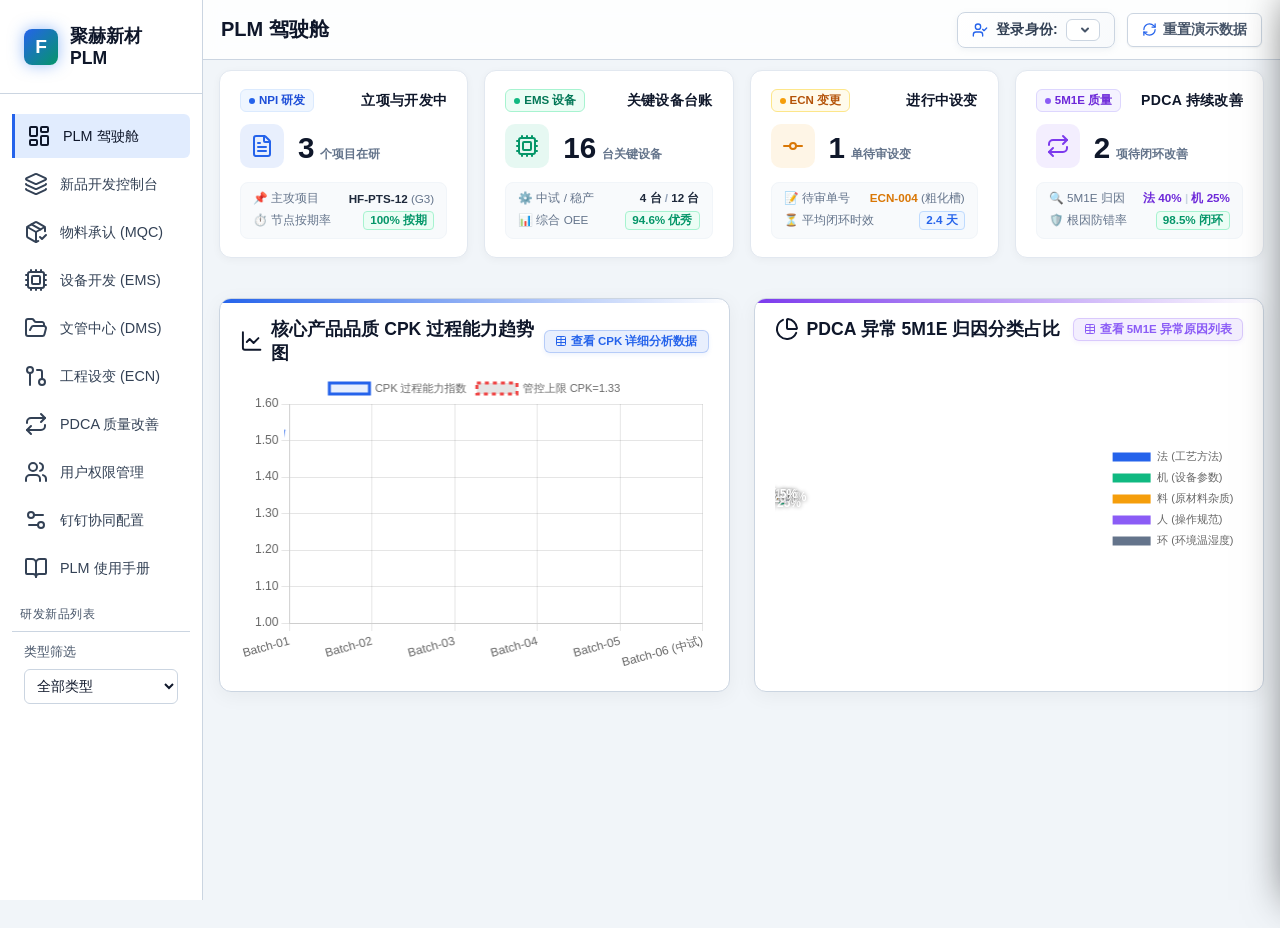
==== index.html @ 70db5913 "fix: 全面落实防空保底与联动解析重构逻辑，彻底解决所有数据不显示与联动失效问题" ====
<!DOCTYPE html>
<html lang="zh-CN">
<head>
    <meta charset="UTF-8">
    <meta name="viewport" content="width=device-width, initial-scale=1.0">
    <title>高频铜箔制造企业 PLM 生命周期管理平台</title>
    <!-- CSS Stylesheet -->
    <link rel="stylesheet" href="style.css?v=3">
    <!-- Lucide Icons (Local Vendor) -->
    <script src="vendor/lucide.min.js"></script>
    <!-- Chart.js for data visualization (Local Vendor) -->
    <script src="vendor/chart.min.js"></script>
</head>
<body>
    <div class="app-container">
        <!-- 1. Left Sidebar Navigation -->
        <aside class="sidebar">
            <div class="brand">
                <div class="brand-icon">F</div>
                <span class="brand-name">聚赫新材 PLM</span>
            </div>

    <!-- Modal: TDS Row Edit -->
    <div class="modal-overlay" id="modal-tds-row-edit">
        <div class="modal-box" style="width: 600px;">
            <div class="modal-header">
                <h3 id="tds-row-edit-title"><i data-lucide="edit-3"></i> 编辑检验项</h3>
                <button class="modal-close" onclick="closeModal('modal-tds-row-edit')">&times;</button>
            </div>
            <div class="modal-body">
                <input type="hidden" id="tds-row-edit-idx">
                <div class="form-row">
                    <div class="form-group" style="flex: 0 0 80px;">
                        <label>项次</label>
                        <input type="number" id="tds-row-edit-item-no" class="form-control" placeholder="1">
                    </div>
                    <div class="form-group">
                        <label>中文检验项目名称 </label>
                        <input type="text" id="tds-row-edit-name-zh" class="form-control" placeholder="例：铜箔厚度(Avg.)">
                    </div>
                </div>
                <div class="form-group">
                    <label>检验项目副名/英文名</label>
                    <input type="text" id="tds-row-edit-name-en" class="form-control" placeholder="例：平均厚度 或 Thickness">
                </div>
                <div class="form-row">
                    <div class="form-group" style="flex: 0 0 100px;">
                        <label>单位 (Unit)</label>
                        <input type="text" id="tds-row-edit-unit" class="form-control" placeholder="um / % / -">
                    </div>
                    <div class="form-group">
                        <label>规格值 (Spec.) </label>
                        <input type="text" id="tds-row-edit-spec" class="form-control" placeholder="例：12±2、≥99.5、<0.2">
                    </div>
                </div>
                <div class="form-group">
                    <label>检测标准 (Test Standard)</label>
                    <input type="text" id="tds-row-edit-standard" class="form-control" placeholder="例：IPC-TM-650 2.4.18、Keyence VK3000">
                </div>
                <div class="form-group">
                    <label>分组标签 (Group，可选)</label>
                    <input type="text" id="tds-row-edit-group" class="form-control" placeholder="例：Matte side / Shiny side（留空表示无分组）">
                </div>
            </div>
            <div class="modal-footer">
                <button class="btn-secondary" onclick="closeModal('modal-tds-row-edit')">取消</button>
                <button class="btn-primary" onclick="saveTdsRowEdit()"><i data-lucide="save" style="width:14px;height:14px;"></i> 保存</button>
            </div>
        </div>
    </div>

    <!-- Modal: TDS Publish New Version -->
    <div class="modal-overlay" id="modal-tds-publish">
        <div class="modal-box" style="width: 480px;">
            <div class="modal-header">
                <h3><i data-lucide="git-merge"></i> 发布 TDS 新版本</h3>
                <button class="modal-close" onclick="closeModal('modal-tds-publish')">&times;</button>
            </div>
            <div class="modal-body">
                <div style="padding: 12px; background: rgba(99,102,241,0.08); border-radius: 8px; margin-bottom: 16px; font-size: 0.82rem; color: var(--text-secondary);">
                    <i data-lucide="info" style="width:13px;height:13px;vertical-align:middle;"></i>
                    发布后当前版本将归档为历史版本，自动升级版本号（如 T1.0 → T1.1）。历史版本仍可查看但不可修改。
                </div>
                <div class="form-group">
                    <label>版本变更说明 </label>
                    <textarea id="tds-publish-notes" class="form-control" rows="4" placeholder="请描述本次 TDS 版本的主要变更内容，例如：新增粗糙度 Sdr 检验项，调整抗张强度规格值至 >280MPa..."></textarea>
                </div>
                <div class="form-group">
                    <label>发布人</label>
                    <input type="text" id="tds-publish-updater" class="form-control" placeholder="例：工艺工程师 王晓明" value="工艺工程师">
                </div>
            </div>
            <div class="modal-footer">
                <button class="btn-secondary" onclick="closeModal('modal-tds-publish')">取消</button>
                <button class="btn-primary" onclick="publishTdsVersion()"><i data-lucide="upload-cloud" style="width:14px;height:14px;"></i> 确认发布新版本</button>
            </div>
        </div>
    </div>
            
            <div class="sidebar-menu">
                <div class="menu-item active" data-target="dashboard-panel">
                    <i data-lucide="layout-dashboard"></i> PLM 驾驶舱
                </div>
                <div class="menu-item" data-target="plm-panel" id="sidebar-plm-menu">
                    <i data-lucide="layers"></i> 新品开发控制台
                </div>
                <div class="menu-item" data-target="mqc-panel" id="sidebar-mqc-menu">
                    <i data-lucide="package-check"></i> 物料承认 (MQC)
                </div>
                 <div class="menu-item" data-target="ems-panel" id="sidebar-ems-menu">
                    <i data-lucide="cpu"></i> 设备开发 (EMS)
                </div>
                <div class="menu-item" data-target="dms-panel" id="sidebar-dms-menu">
                    <i data-lucide="folder-open"></i> 文管中心 (DMS)
                </div>
                <div class="menu-item" data-target="ecn-panel">
                    <i data-lucide="git-pull-request"></i> 工程设变 (ECN)
                </div>
                <div class="menu-item" data-target="pdca-panel" id="sidebar-pdca-menu">
                    <i data-lucide="repeat"></i> PDCA 质量改善
                </div>

                <div class="menu-item" data-target="users-panel" id="sidebar-users-menu">
                    <i data-lucide="users"></i> 用户权限管理
                </div>
                <div class="menu-item" data-target="dingtalk-panel">
                    <i data-lucide="settings-2"></i> 钉钉协同配置
                </div>
                <div class="menu-item" data-target="manual-panel" id="sidebar-manual-menu">
                    <i data-lucide="book-open"></i> PLM 使用手册
                </div>
                
                <!-- 侧边栏产品类别已全面移至页首下拉框 -->
                
                <!-- 用专门的面板包裹以方便 JS 统一控制隐藏 -->
                <div id="sidebar-products-quick-panel">
                    <div class="menu-section">研发新品列表</div>
                    <!-- Filter category -->
                    <div class="filter-wrap">
                        <div class="filter-title">类型筛选</div>
                        <select class="filter-select" id="sidebar-category-filter">
                            <option value="">全部类型</option>
                            <option value="PTS2 AI 铜箔">PTS2 AI 铜箔</option>
                            <option value="HIS 载体铜箔">HIS 载体铜箔</option>
                            <option value="DBJ 双晶铜箔">DBJ 双晶铜箔</option>
                        </select>
                    </div>
                    <!-- Dynamic project list -->
                    <div class="sidebar-product-list" id="sidebar-products-list">
                        <!-- Injected via JavaScript -->
                    </div>
                </div>
            </div>
        </aside>

        <!-- 2. Main Workspace -->
        <main class="main-content">
            <!-- 使用手册模块详细说明 Modal 弹窗 -->
    <div class="modal-overlay" id="modal-manual-detail" style="display: none; align-items: center; justify-content: center; z-index: 9999; background: rgba(15,23,42,0.75); backdrop-filter: blur(5px);">
        <div class="modal-content" style="background: #ffffff; max-width: 760px; width: 92%; max-height: 88vh; overflow-y: auto; border-radius: 12px; padding: 0; box-shadow: 0 25px 50px -12px rgba(0,0,0,0.5); border: 1px solid #94a3b8;">
            <div class="modal-header" style="background: linear-gradient(135deg, #1e3a8a 0%, #2563eb 100%); color: #ffffff; border-radius: 12px 12px 0 0; padding: 18px 24px; display: flex; justify-content: space-between; align-items: center;">
                <h3 id="manual-detail-title" style="margin: 0; font-size: 1.15rem; font-weight: 700; display: flex; align-items: center; gap: 10px; color: #ffffff;"><i data-lucide="book-open" style="width:22px; height:22px;"></i> 模块详细操作手册与 SOP 标准</h3>
                <button class="modal-close" onclick="closeManualDetailModal()" style="color: #ffffff; font-size: 1.8rem; background: none; border: none; cursor: pointer; opacity: 0.9; line-height: 1;">&times;</button>
            </div>
            <div class="modal-body" id="manual-detail-body" style="background: #ffffff; padding: 24px; font-size: 0.88rem; line-height: 1.7; color: #0f172a;">
                <!-- 由 app.js 动态渲染 -->
            </div>
            <div class="modal-footer" style="padding: 14px 24px; background: #f8fafc; border-top: 1px solid #cbd5e1; display: flex; justify-content: space-between; align-items: center; border-radius: 0 0 12px 12px;">
                <button class="btn-primary" id="manual-detail-jump-btn" onclick="jumpFromManual()" style="background: #2563eb; color: #ffffff; border: none; font-weight: 700; padding: 10px 20px; border-radius: 6px; cursor: pointer; display: inline-flex; align-items: center; gap: 8px; font-size: 0.85rem; box-shadow: 0 2px 4px rgba(37,99,235,0.2);">
                    <i data-lucide="external-link" style="width: 16px; height: 16px;"></i> 🚀 立即前往该功能模块操作
                </button>
                <button class="btn-secondary" onclick="closeManualDetailModal()" style="padding: 10px 20px; background: #e2e8f0; color: #1e293b; border: 1px solid #cbd5e1; font-weight: 700; border-radius: 6px; cursor: pointer;">关闭窗口</button>
            </div>
        </div>
    </div>

    <!-- Edit/Add Modal -->
            <header class="top-header">
                <div class="header-title">
                    <h2 id="header-panel-title">PLM 驾驶舱</h2>
                </div>
                <div class="header-actions" style="display: flex; align-items: center; gap: 12px;">
                    <div style="display: flex; align-items: center; gap: 8px; background: linear-gradient(135deg, #ffffff 0%, #f8fafc 100%); padding: 6px 14px; border-radius: 8px; border: 1.5px solid #cbd5e1; box-shadow: 0 2px 6px rgba(148, 163, 184, 0.12);">
                        <i data-lucide="user-check" style="width: 16px; height: 16px; color: #2563eb;"></i>
                        <span style="font-size: 0.88rem; color: #334155; font-weight: 700; white-space: nowrap; letter-spacing: 0.2px;">登录身份:</span>
                        <select id="user-role-select" onchange="onUserRoleChange(this)" style="font-size: 0.9rem; font-weight: 700; color: #0f172a; background: #ffffff; border: 1.5px solid #94a3b8; border-radius: 6px; padding: 4px 10px; cursor: pointer; outline: none; transition: all 0.2s ease;">
                            <!-- 动态加载数据库用户 -->
                        </select>
                    </div>
                    <!-- 顶部产品切换高亮凸显标签框 -->
                    <div class="header-product-badge-box" style="display: none; align-items: center; gap: 8px; background: linear-gradient(135deg, rgba(37,99,235,0.08) 0%, rgba(99,102,241,0.12) 100%); padding: 5px 14px; border-radius: 8px; border: 1.5px solid rgba(37, 99, 235, 0.45); box-shadow: 0 4px 12px rgba(37, 99, 235, 0.15); transition: all 0.25s ease;">
                        <i data-lucide="layers" style="width: 17px; height: 17px; color: #2563eb; filter: drop-shadow(0 0 4px rgba(37,99,235,0.4));"></i>
                        <span style="font-size: 0.9rem; color: #1e3a8a; white-space: nowrap; font-weight: 800; letter-spacing: 0.3px;">产品:</span>
                        <select id="header-category-select" onchange="onHeaderCategoryChange(this)" style="font-size: 0.92rem; font-weight: 800; color: #1e40af; background: #ffffff; border: 1.5px solid #3b82f6; border-radius: 6px; padding: 4px 10px; cursor: pointer; outline: none; box-shadow: 0 2px 6px rgba(37,99,235,0.15); transition: all 0.2s ease;">
                            <option value="1" selected>PTS2 AI 铜箔</option>
                            <option value="2">HIS 载体铜箔</option>
                            <option value="3">DBJ 双晶铜箔</option>
                        </select>
                    </div>
                    <button class="btn-secondary" id="btn-reset-demo" onclick="resetDemoDatabase()" style="background: #ffffff; border: 1.5px solid #cbd5e1; color: #475569; font-weight: 700; font-size: 0.85rem; padding: 6px 14px; height: 34px; border-radius: 6px; cursor: pointer; display: inline-flex; align-items: center; gap: 6px; box-shadow: 0 1px 2px rgba(0,0,0,0.05); box-sizing: border-box;" title="用户测试试填数据后，随时可一键重置恢复为干净演示数据">
                        <i data-lucide="refresh-cw" style="width: 15px; height: 15px; color: #2563eb;"></i> 重置演示数据
                    </button>
                    <button class="btn-primary" id="btn-new-project" style="display: none; background: #2563eb; color: #ffffff; border: 1.5px solid #2563eb; font-weight: 700; font-size: 0.85rem; padding: 6px 14px; height: 34px; border-radius: 6px; cursor: pointer; align-items: center; gap: 6px; box-shadow: 0 2px 5px rgba(37,99,235,0.25); box-sizing: border-box; transition: all 0.2s ease;">
                        <i data-lucide="plus-circle" style="width: 15px; height: 15px;"></i> 新品开发立项
                    </button>
                </div>
            </header>



            <!-- 厚度规格二级页签栏 -->
            <div class="thickness-tabs-bar" id="thickness-tabs-bar" style="display: none !important;">
                <!-- 由 JS 动态渲染厚度子 Tab -->
            </div>

            <!-- Content Body Area -->
            <div class="content-body">
                <div class="panels-container">

                    <!-- ================= PANEL 0: USER MANUAL (使用手册) ================= -->
                    <div class="tab-panel" id="manual-panel">
                        <!-- Header Banner -->
                        <div style="background: linear-gradient(135deg, #1e3a8a 0%, #2563eb 100%); border-radius: 10px; padding: 20px 24px; color: #fff; box-shadow: 0 4px 12px rgba(37,99,235,0.15); margin-bottom: 20px;">
                            <div style="display: flex; justify-content: space-between; align-items: center;">
                                <div>
                                    <h2 style="margin: 0 0 6px 0; font-size: 1.35rem; display: flex; align-items: center; gap: 10px;"><i data-lucide="book-open" style="width:24px; height:24px;"></i> 聚赫新材 PLM 系统使用手册与图文操作指南</h2>
                                    <p style="margin: 0; font-size: 0.82rem; color: #bfdbfe;">版本: V2.8 Professional | 涵盖 NPI 门径规程、DMS 阶段受控输出、EMS 协同、ECN 设变、PDCA 8D 报告及防错审计履历</p>
                                </div>
                                <div>
                                    <a href="javascript:void(0)" onclick="window.print()" class="btn-primary" style="background: #fff; color: #1d4ed8; border: none; font-weight: 700; display: inline-flex; align-items: center; gap: 6px; padding: 8px 16px; font-size: 0.82rem;"><i data-lucide="printer" style="width: 16px; height: 16px;"></i> 打印使用手册</a>
                                </div>
                            </div>
                        </div>

                        <!-- 视觉流转图解 (Visual Flowcharts Section - 9 大功能模块独立介绍框，支持点击查看详细 SOP) -->
                        <div style="display: grid; grid-template-columns: repeat(auto-fit, minmax(280px, 1fr)); gap: 16px; margin-bottom: 24px;">
                            
                            <!-- 1. 产品驾驶舱 -->
                            <div onclick="openManualDetailModal('dashboard-panel')" style="background: #fff; border: 1px solid #cbd5e1; border-radius: 8px; padding: 16px; box-shadow: 0 1px 3px rgba(0,0,0,0.04); cursor: pointer; transition: all 0.2s ease;" onmouseover="this.style.transform='translateY(-3px)'; this.style.boxShadow='0 8px 20px rgba(37,99,235,0.12)'; this.style.borderColor='#93c5fd';" onmouseout="this.style.transform='none'; this.style.boxShadow='0 1px 3px rgba(0,0,0,0.04)'; this.style.borderColor='#cbd5e1';">
                                <div style="display: flex; align-items: center; justify-content: space-between; margin-bottom: 12px;">
                                    <div style="display: flex; align-items: center; gap: 8px; color: #1e3a8a; font-weight: 800; font-size: 0.92rem;">
                                        <i data-lucide="layout-dashboard" style="width: 18px; height: 18px; color: #2563eb;"></i> 1. PLM 驾驶舱 (Dashboard)
                                    </div>
                                    <span style="font-size: 0.7rem; background: #eff6ff; color: #2563eb; padding: 2px 6px; border-radius: 4px; font-weight: 700;">点击展开 ➔</span>
                                </div>
                                <div style="display: flex; flex-direction: column; gap: 6px; font-size: 0.76rem;">
                                    <div style="background: #eff6ff; border: 1px solid #bfdbfe; padding: 6px 10px; border-radius: 6px; display: flex; align-items: center; justify-content: space-between; color: #1d4ed8;">
                                        <strong>指标大屏</strong> <span>研发/设备/ECN/PDCA 实时看板</span>
                                    </div>
                                    <div style="text-align: center; color: #1e3a8a; font-weight: bold; font-size:0.7rem;">↓</div>
                                    <div style="background: #eff6ff; border: 1px solid #bfdbfe; padding: 6px 10px; border-radius: 6px; display: flex; align-items: center; justify-content: space-between; color: #1d4ed8;">
                                        <strong>CPK 过程能力</strong> <span>实时绘制剥离强度极差与能力图</span>
                                    </div>
                                    <div style="text-align: center; color: #1e3a8a; font-weight: bold; font-size:0.7rem;">↓</div>
                                    <div style="background: #f4f3ff; border: 1px solid #ddd6fe; padding: 6px 10px; border-radius: 6px; display: flex; align-items: center; justify-content: space-between; color: #6d28d9;">
                                        <strong>5M1E 归因占比</strong> <span>直观饼图分析异常根因比例</span>
                                    </div>
                                </div>
                            </div>

                            <!-- 2. NPI 新品开发控制台 -->
                            <div onclick="openManualDetailModal('plm-panel')" style="background: #fff; border: 1px solid #cbd5e1; border-radius: 8px; padding: 16px; box-shadow: 0 1px 3px rgba(0,0,0,0.04); cursor: pointer; transition: all 0.2s ease;" onmouseover="this.style.transform='translateY(-3px)'; this.style.boxShadow='0 8px 20px rgba(37,99,235,0.12)'; this.style.borderColor='#93c5fd';" onmouseout="this.style.transform='none'; this.style.boxShadow='0 1px 3px rgba(0,0,0,0.04)'; this.style.borderColor='#cbd5e1';">
                                <div style="display: flex; align-items: center; justify-content: space-between; margin-bottom: 12px;">
                                    <div style="display: flex; align-items: center; gap: 8px; color: #1e40af; font-weight: 800; font-size: 0.92rem;">
                                        <i data-lucide="layers" style="width: 18px; height: 18px; color: #2563eb;"></i> 2. NPI 新品开发控制台
                                    </div>
                                    <span style="font-size: 0.7rem; background: #eff6ff; color: #2563eb; padding: 2px 6px; border-radius: 4px; font-weight: 700;">点击展开 ➔</span>
                                </div>
                                <div style="display: flex; flex-direction: column; gap: 6px; font-size: 0.76rem;">
                                    <div style="background: #eff6ff; border: 1px solid #bfdbfe; padding: 6px 10px; border-radius: 6px; display: flex; align-items: center; justify-content: space-between;">
                                        <strong>Gate 1 可行性</strong> <span>设计提案 & 预算评估</span>
                                    </div>
                                    <div style="text-align: center; color: #2563eb; font-weight: bold; font-size:0.7rem;">↓</div>
                                    <div style="background: #eff6ff; border: 1px solid #bfdbfe; padding: 6px 10px; border-radius: 6px; display: flex; align-items: center; justify-content: space-between;">
                                        <strong>Gate 2 样品研发</strong> <span>配方摸索 & TDS 规格制定</span>
                                    </div>
                                    <div style="text-align: center; color: #2563eb; font-weight: bold; font-size:0.7rem;">↓</div>
                                    <div style="background: #eff6ff; border: 1px solid #bfdbfe; padding: 6px 10px; border-radius: 6px; display: flex; align-items: center; justify-content: space-between;">
                                        <strong>Gate 3 中试验证</strong> <span>中试线拉丝/涂布物性测试</span>
                                    </div>
                                    <div style="text-align: center; color: #2563eb; font-weight: bold; font-size:0.7rem;">↓</div>
                                    <div style="background: #ecfdf5; border: 1px solid #a7f3d0; padding: 6px 10px; border-radius: 6px; display: flex; align-items: center; justify-content: space-between; color: #065f46;">
                                        <strong>Gate 4/5 量产发布</strong> <span>BOM 锁定 & 量产交付</span>
                                    </div>
                                </div>
                            </div>

                            <!-- 3. 物料承认管控 (MQC) -->
                            <div onclick="openManualDetailModal('mqc-panel')" style="background: #fff; border: 1px solid #cbd5e1; border-radius: 8px; padding: 16px; box-shadow: 0 1px 3px rgba(0,0,0,0.04); cursor: pointer; transition: all 0.2s ease;" onmouseover="this.style.transform='translateY(-3px)'; this.style.boxShadow='0 8px 20px rgba(16,185,129,0.12)'; this.style.borderColor='#a7f3d0';" onmouseout="this.style.transform='none'; this.style.boxShadow='0 1px 3px rgba(0,0,0,0.04)'; this.style.borderColor='#cbd5e1';">
                                <div style="display: flex; align-items: center; justify-content: space-between; margin-bottom: 12px;">
                                    <div style="display: flex; align-items: center; gap: 8px; color: #059669; font-weight: 800; font-size: 0.92rem;">
                                        <i data-lucide="package-check" style="width: 18px; height: 18px; color: #10b981;"></i> 3. 物料承认管控 (MQC)
                                    </div>
                                    <span style="font-size: 0.7rem; background: #ecfdf5; color: #059669; padding: 2px 6px; border-radius: 4px; font-weight: 700;">点击展开 ➔</span>
                                </div>
                                <div style="display: flex; flex-direction: column; gap: 6px; font-size: 0.76rem;">
                                    <div style="background: #ecfdf5; border: 1px solid #a7f3d0; padding: 6px 10px; border-radius: 6px; display: flex; align-items: center; justify-content: space-between; color: #065f46;">
                                        <strong>样品提送</strong> <span>二供原材料物性交验</span>
                                    </div>
                                    <div style="text-align: center; color: #059669; font-weight: bold; font-size:0.7rem;">↓</div>
                                    <div style="background: #ecfdf5; border: 1px solid #a7f3d0; padding: 6px 10px; border-radius: 6px; display: flex; align-items: center; justify-content: space-between; color: #065f46;">
                                        <strong>入厂检核</strong> <span>离子色谱测试与质检签核</span>
                                    </div>
                                    <div style="text-align: center; color: #059669; font-weight: bold; font-size:0.7rem;">↓</div>
                                    <div style="background: #eff6ff; border: 1px solid #bfdbfe; padding: 6px 10px; border-radius: 6px; display: flex; align-items: center; justify-content: space-between; color: #1e40af;">
                                        <strong>准入结果</strong> <span>承认会签或拉起 ECN/PDCA</span>
                                    </div>
                                </div>
                            </div>

                            <!-- 4. 设备开发管控台 (EMS) -->
                            <div onclick="openManualDetailModal('ems-panel')" style="background: #fff; border: 1px solid #cbd5e1; border-radius: 8px; padding: 16px; box-shadow: 0 1px 3px rgba(0,0,0,0.04); cursor: pointer; transition: all 0.2s ease;" onmouseover="this.style.transform='translateY(-3px)'; this.style.boxShadow='0 8px 20px rgba(139,92,246,0.12)'; this.style.borderColor='#ddd6fe';" onmouseout="this.style.transform='none'; this.style.boxShadow='0 1px 3px rgba(0,0,0,0.04)'; this.style.borderColor='#cbd5e1';">
                                <div style="display: flex; align-items: center; justify-content: space-between; margin-bottom: 12px;">
                                    <div style="display: flex; align-items: center; gap: 8px; color: #6d28d9; font-weight: 800; font-size: 0.92rem;">
                                        <i data-lucide="cpu" style="width: 18px; height: 18px; color: #8b5cf6;"></i> 4. 设备开发管控台 (EMS)
                                    </div>
                                    <span style="font-size: 0.7rem; background: #f4f3ff; color: #6d28d9; padding: 2px 6px; border-radius: 4px; font-weight: 700;">点击展开 ➔</span>
                                </div>
                                <div style="display: flex; flex-direction: column; gap: 6px; font-size: 0.76rem;">
                                    <div style="background: #f4f3ff; border: 1px solid #ddd6fe; padding: 6px 10px; border-radius: 6px; display: flex; align-items: center; justify-content: space-between; color: #5b21b6;">
                                        <strong>设备建档与标签分类</strong> <span>生产/厂务/检测/仓储高对比标签</span>
                                    </div>
                                    <div style="text-align: center; color: #6d28d9; font-weight: bold; font-size:0.7rem;">↓</div>
                                    <div style="background: #f4f3ff; border: 1px solid #ddd6fe; padding: 6px 10px; border-radius: 6px; display: flex; align-items: center; justify-content: space-between; color: #5b21b6;">
                                        <strong>状态追踪</strong> <span>G1立项 ➔ G5调试 ➔ G6验收使用</span>
                                    </div>
                                    <div style="text-align: center; color: #6d28d9; font-weight: bold; font-size:0.7rem;">↓</div>
                                    <div style="background: #ecfdf5; border: 1px solid #a7f3d0; padding: 6px 10px; border-radius: 6px; display: flex; align-items: center; justify-content: space-between; color: #065f46;">
                                        <strong>参数监控</strong> <span>生箔机槽液循环与电流密度监控</span>
                                    </div>
                                </div>
                            </div>

                            <!-- 5. 文管中心 (DMS) -->
                            <div onclick="openManualDetailModal('dms-panel')" style="background: #fff; border: 1px solid #cbd5e1; border-radius: 8px; padding: 16px; box-shadow: 0 1px 3px rgba(0,0,0,0.04); cursor: pointer; transition: all 0.2s ease;" onmouseover="this.style.transform='translateY(-3px)'; this.style.boxShadow='0 8px 20px rgba(2,132,199,0.12)'; this.style.borderColor='#bae6fd';" onmouseout="this.style.transform='none'; this.style.boxShadow='0 1px 3px rgba(0,0,0,0.04)'; this.style.borderColor='#cbd5e1';">
                                <div style="display: flex; align-items: center; justify-content: space-between; margin-bottom: 12px;">
                                    <div style="display: flex; align-items: center; gap: 8px; color: #0284c7; font-weight: 800; font-size: 0.92rem;">
                                        <i data-lucide="folder-open" style="width: 18px; height: 18px; color: #0284c7;"></i> 5. 文管中心 (DMS)
                                    </div>
                                    <span style="font-size: 0.7rem; background: #f0f9ff; color: #0284c7; padding: 2px 6px; border-radius: 4px; font-weight: 700;">点击展开 ➔</span>
                                </div>
                                <div style="display: flex; flex-direction: column; gap: 6px; font-size: 0.76rem;">
                                    <div style="background: #f0f9ff; border: 1px solid #bae6fd; padding: 6px 10px; border-radius: 6px; display: flex; align-items: center; justify-content: space-between; color: #0369a1;">
                                        <strong>G1-G5 门禁筛选</strong> <span>通过高对比独立门径标签快速筛选</span>
                                    </div>
                                    <div style="text-align: center; color: #0284c7; font-weight: bold; font-size:0.7rem;">↓</div>
                                    <div style="background: #f0f9ff; border: 1px solid #bae6fd; padding: 6px 10px; border-radius: 6px; display: flex; align-items: center; justify-content: space-between; color: #0369a1;">
                                        <strong>SOP 按阶段输出</strong> <span>SOP 仅在 G3/G4/G5 试产/量产阶段受控输出</span>
                                    </div>
                                    <div style="text-align: center; color: #0284c7; font-weight: bold; font-size:0.7rem;">↓</div>
                                    <div style="background: #ecfdf5; border: 1px solid #a7f3d0; padding: 6px 10px; border-radius: 6px; display: flex; align-items: center; justify-content: space-between; color: #065f46;">
                                        <strong>版本号在线预览</strong> <span>一键在线预览/下载 TDS、BOM 与 SOP 模版</span>
                                    </div>
                                </div>
                            </div>

                            <!-- 6. 工程设变 (ECN) -->
                            <div onclick="openManualDetailModal('ecn-panel')" style="background: #fff; border: 1px solid #cbd5e1; border-radius: 8px; padding: 16px; box-shadow: 0 1px 3px rgba(0,0,0,0.04); cursor: pointer; transition: all 0.2s ease;" onmouseover="this.style.transform='translateY(-3px)'; this.style.boxShadow='0 8px 20px rgba(217,119,6,0.12)'; this.style.borderColor='#fed7aa';" onmouseout="this.style.transform='none'; this.style.boxShadow='0 1px 3px rgba(0,0,0,0.04)'; this.style.borderColor='#cbd5e1';">
                                <div style="display: flex; align-items: center; justify-content: space-between; margin-bottom: 12px;">
                                    <div style="display: flex; align-items: center; gap: 8px; color: #d97706; font-weight: 800; font-size: 0.92rem;">
                                        <i data-lucide="git-pull-request" style="width: 18px; height: 18px; color: #d97706;"></i> 6. 工程设变 (ECN)
                                    </div>
                                    <span style="font-size: 0.7rem; background: #fff7ed; color: #d97706; padding: 2px 6px; border-radius: 4px; font-weight: 700;">点击展开 ➔</span>
                                </div>
                                <div style="display: flex; flex-direction: column; gap: 6px; font-size: 0.76rem;">
                                    <div style="background: #fff7ed; border: 1px solid #fed7aa; padding: 6px 10px; border-radius: 6px; display: flex; align-items: center; justify-content: space-between; color: #9a3412;">
                                        <strong>配方锁定</strong> <span>量产产品 BOM 自动只读锁定</span>
                                    </div>
                                    <div style="text-align: center; color: #d97706; font-weight: bold; font-size:0.7rem;">↓</div>
                                    <div style="background: #fff7ed; border: 1px solid #fed7aa; padding: 6px 10px; border-radius: 6px; display: flex; align-items: center; justify-content: space-between; color: #9a3412;">
                                        <strong>发起 ECN 单</strong> <span>提交物料或工艺参数变更申请</span>
                                    </div>
                                    <div style="text-align: center; color: #d97706; font-weight: bold; font-size:0.7rem;">↓</div>
                                    <div style="background: #ecfdf5; border: 1px solid #a7f3d0; padding: 6px 10px; border-radius: 6px; display: flex; align-items: center; justify-content: space-between; color: #065f46;">
                                        <strong>钉钉审批</strong> <span>审批通过后自动级联解锁 BOM</span>
                                    </div>
                                </div>
                            </div>

                            <!-- 7. PDCA 质量改善 -->
                            <div onclick="openManualDetailModal('pdca-panel')" style="background: #fff; border: 1px solid #cbd5e1; border-radius: 8px; padding: 16px; box-shadow: 0 1px 3px rgba(0,0,0,0.04); cursor: pointer; transition: all 0.2s ease;" onmouseover="this.style.transform='translateY(-3px)'; this.style.boxShadow='0 8px 20px rgba(5,150,105,0.12)'; this.style.borderColor='#a7f3d0';" onmouseout="this.style.transform='none'; this.style.boxShadow='0 1px 3px rgba(0,0,0,0.04)'; this.style.borderColor='#cbd5e1';">
                                <div style="display: flex; align-items: center; justify-content: space-between; margin-bottom: 12px;">
                                    <div style="display: flex; align-items: center; gap: 8px; color: #059669; font-weight: 800; font-size: 0.92rem;">
                                        <i data-lucide="repeat" style="width: 18px; height: 18px; color: #10b981;"></i> 7. PDCA 质量改善 (5M1E & 8D)
                                    </div>
                                    <span style="font-size: 0.7rem; background: #ecfdf5; color: #059669; padding: 2px 6px; border-radius: 4px; font-weight: 700;">点击展开 ➔</span>
                                </div>
                                <div style="display: flex; flex-direction: column; gap: 6px; font-size: 0.76rem;">
                                    <div style="background: #ecfdf5; border: 1px solid #a7f3d0; padding: 6px 10px; border-radius: 6px; display: flex; align-items: center; justify-content: space-between; color: #065f46;">
                                        <strong>Plan 识别/对策</strong> <span>5M1E 归因与问题分析</span>
                                    </div>
                                    <div style="text-align: center; color: #059669; font-weight: bold; font-size:0.7rem;">↓</div>
                                    <div style="background: #ecfdf5; border: 1px solid #a7f3d0; padding: 6px 10px; border-radius: 6px; display: flex; align-items: center; justify-content: space-between; color: #065f46;">
                                        <strong>Do ➔ Check 验证</strong> <span>中试数据验证与阶段审核解封</span>
                                    </div>
                                    <div style="text-align: center; color: #059669; font-weight: bold; font-size:0.7rem;">↓</div>
                                    <div style="background: #eff6ff; border: 1px solid #bfdbfe; padding: 6px 10px; border-radius: 6px; display: flex; align-items: center; justify-content: space-between; color: #1e40af;">
                                        <strong>Act 标准化</strong> <span>🖨️ 导出 8D 报告与 ECN 联动闭环</span>
                                    </div>
                                </div>
                            </div>

                            <!-- 8. 受控任务与甘特图 -->
                            <div onclick="openManualDetailModal('task-panel')" style="background: #fff; border: 1px solid #cbd5e1; border-radius: 8px; padding: 16px; box-shadow: 0 1px 3px rgba(0,0,0,0.04); cursor: pointer; transition: all 0.2s ease;" onmouseover="this.style.transform='translateY(-3px)'; this.style.boxShadow='0 8px 20px rgba(190,18,60,0.12)'; this.style.borderColor='#fecdd3';" onmouseout="this.style.transform='none'; this.style.boxShadow='0 1px 3px rgba(0,0,0,0.04)'; this.style.borderColor='#cbd5e1';">
                                <div style="display: flex; align-items: center; justify-content: space-between; margin-bottom: 12px;">
                                    <div style="display: flex; align-items: center; gap: 8px; color: #be123c; font-weight: 800; font-size: 0.92rem;">
                                        <i data-lucide="check-square" style="width: 18px; height: 18px; color: #f43f5e;"></i> 8. 受控任务与甘特图
                                    </div>
                                    <span style="font-size: 0.7rem; background: #fff1f2; color: #be123c; padding: 2px 6px; border-radius: 4px; font-weight: 700;">点击展开 ➔</span>
                                </div>
                                <div style="display: flex; flex-direction: column; gap: 6px; font-size: 0.76rem;">
                                    <div style="background: #fff1f2; border: 1px solid #fecdd3; padding: 6px 10px; border-radius: 6px; display: flex; align-items: center; justify-content: space-between; color: #be123c;">
                                        <strong>节点排期</strong> <span>结合甘特图按月追踪进度</span>
                                    </div>
                                    <div style="text-align: center; color: #be123c; font-weight: bold; font-size:0.7rem;">↓</div>
                                    <div style="background: #fff1f2; border: 1px solid #fecdd3; padding: 6px 10px; border-radius: 6px; display: flex; align-items: center; justify-content: space-between; color: #be123c;">
                                        <strong>进度打卡</strong> <span>各岗位节点交付物打卡</span>
                                    </div>
                                    <div style="text-align: center; color: #be123c; font-weight: bold; font-size:0.7rem;">↓</div>
                                    <div style="background: #fff1f2; border: 1px solid #fecdd3; padding: 6px 10px; border-radius: 6px; display: flex; align-items: center; justify-content: space-between; color: #be123c;">
                                        <strong>超期警示</strong> <span>临期黄标 / 延期红标预警</span>
                                    </div>
                                </div>
                            </div>

                            <!-- 9. 用户权限与钉钉协同 -->
                            <div onclick="openManualDetailModal('users-panel')" style="background: #fff; border: 1px solid #cbd5e1; border-radius: 8px; padding: 16px; box-shadow: 0 1px 3px rgba(0,0,0,0.04); cursor: pointer; transition: all 0.2s ease;" onmouseover="this.style.transform='translateY(-3px)'; this.style.boxShadow='0 8px 20px rgba(71,85,105,0.12)'; this.style.borderColor='#cbd5e1';" onmouseout="this.style.transform='none'; this.style.boxShadow='0 1px 3px rgba(0,0,0,0.04)'; this.style.borderColor='#cbd5e1';">
                                <div style="display: flex; align-items: center; justify-content: space-between; margin-bottom: 12px;">
                                    <div style="display: flex; align-items: center; gap: 8px; color: #475569; font-weight: 800; font-size: 0.92rem;">
                                        <i data-lucide="users" style="width: 18px; height: 18px; color: #64748b;"></i> 9. 权限管理与钉钉协同
                                    </div>
                                    <span style="font-size: 0.7rem; background: #f8fafc; color: #475569; padding: 2px 6px; border-radius: 4px; font-weight: 700;">点击展开 ➔</span>
                                </div>
                                <div style="display: flex; flex-direction: column; gap: 6px; font-size: 0.76rem;">
                                    <div style="background: #f8fafc; border: 1px solid #e2e8f0; padding: 6px 10px; border-radius: 6px; display: flex; align-items: center; justify-content: space-between; color: #334155;">
                                        <strong>角色配置</strong> <span>管理员/研发/品质/工艺角色划分</span>
                                    </div>
                                    <div style="text-align: center; color: #64748b; font-weight: bold; font-size:0.7rem;">↓</div>
                                    <div style="background: #f8fafc; border: 1px solid #e2e8f0; padding: 6px 10px; border-radius: 6px; display: flex; align-items: center; justify-content: space-between; color: #334155;">
                                        <strong>权限管控</strong> <span>根据登录身份控制模块读写</span>
                                    </div>
                                    <div style="text-align: center; color: #64748b; font-weight: bold; font-size:0.7rem;">↓</div>
                                    <div style="background: #eff6ff; border: 1px solid #bfdbfe; padding: 6px 10px; border-radius: 6px; display: flex; align-items: center; justify-content: space-between; color: #1d4ed8;">
                                        <strong>钉钉对接</strong> <span>应用 AppKey 配置与 API 回调</span>
                                    </div>
                                </div>
                            </div>

                        </div>

                        <!-- 详细图文模块手册 (Detailed Step-by-Step Sections) -->
                        <div style="display: flex; flex-direction: column; gap: 16px;">
                            
                            <!-- 模块 1 -->
                            <div style="background: #fff; border: 1px solid #cbd5e1; border-radius: 8px; padding: 20px; box-shadow: 0 1px 3px rgba(0,0,0,0.04);">
                                <h4 style="margin: 0 0 12px 0; font-size: 1rem; color: #1e293b; display: flex; align-items: center; gap: 8px;">
                                    <span style="background: #2563eb; color: #fff; border-radius: 50%; width: 22px; height: 22px; display: inline-flex; align-items: center; justify-content: center; font-size: 0.75rem;">1</span>
                                    顶部全局导航与角色权限切换
                                </h4>
                                <div style="font-size: 0.82rem; color: #475569; line-height: 1.6;">
                                    <p>在页面最顶部导航栏中，您可以随时切换当前操作身份：</p>
                                    <ul>
                                        <li><strong>超级管理员</strong>：具备全站最高权限，包括研发立项、ECN 审批与用户角色配置。</li>
                                        <li><strong>研发工程师 / 品质工程师 / 工艺工程师</strong>：专注于对应的模块协作，系统会自动根据所选角色控制操作权限。</li>
                                        <li><strong>右侧产品大类下拉框</strong>：选择具体的铜箔系列（如 DBJ、PTS2），全站数据将自动动态联动过滤。</li>
                                    </ul>
                                </div>
                            </div>

                            <!-- 模块 2 -->
                            <div style="background: #fff; border: 1px solid #cbd5e1; border-radius: 8px; padding: 20px; box-shadow: 0 1px 3px rgba(0,0,0,0.04);">
                                <h4 style="margin: 0 0 12px 0; font-size: 1rem; color: #1e293b; display: flex; align-items: center; gap: 8px;">
                                    <span style="background: #2563eb; color: #fff; border-radius: 50%; width: 22px; height: 22px; display: inline-flex; align-items: center; justify-content: center; font-size: 0.75rem;">2</span>
                                    DMS 研发文档归档中心与 G1-G5 SOP 门径规范说明
                                </h4>
                                <div style="font-size: 0.82rem; color: #475569; line-height: 1.6;">
                                    <p>文管中心 (DMS) 采用严密的 NPI 门径规程（Stage-Gate Architecture）管控所有研发技术文档：</p>
                                    <ul>
                                        <li><strong>G1-G5 门禁高对比标签</strong>：可使用页面右侧独立的白底蓝字高对比度门径标签（<code>全部</code>、<code>G1. 立项</code>、<code>G2. EVT</code>、<code>G3. DVT</code>、<code>G4. PVT</code>、<code>G5. PPAP</code>）按阶段精确筛选输出交付物。</li>
                                        <li><strong>SOP 规程按阶段受控输出</strong>：遵循行业严密规范，<strong>SOP / 作业指导书仅在符合生产试产条件的 G3(中试)、G4(试产) 与 G5(量产) 阶段受控输出；G1(立项可行性) 与 G2(实验室配方) 阶段自动过滤隐藏 SOP/SIP 规程</strong>。</li>
                                        <li><strong>中试 SOP 规范</strong>：G3 阶段新增《中试标准作业指导书 (试行SOP)》（<code>DVT_SOP_Standard_Spec.pdf</code>），全面规范中试车间溶铜、溅镀、生箔及表处全工段操作试操。</li>
                                    </ul>
                                </div>
                            </div>

                            <!-- 模块 3 -->
                            <div style="background: #fff; border: 1px solid #cbd5e1; border-radius: 8px; padding: 20px; box-shadow: 0 1px 3px rgba(0,0,0,0.04);">
                                <h4 style="margin: 0 0 12px 0; font-size: 1rem; color: #1e293b; display: flex; align-items: center; gap: 8px;">
                                    <span style="background: #2563eb; color: #fff; border-radius: 50%; width: 22px; height: 22px; display: inline-flex; align-items: center; justify-content: center; font-size: 0.75rem;">3</span>
                                    PDCA 质量改善单审核与 8D 报告导出指南
                                </h4>
                                <div style="font-size: 0.82rem; color: #475569; line-height: 1.6;">
                                    <p>当发现品质不良或测试超差时，进入【PDCA 质量改善】模块进行全闭环推进：</p>
                                    <ol>
                                        <li><strong>发起改善单</strong>：点击右上角 <code>[+ 发起 PDCA 改善单]</code>，填写改善主题、5M1E 归因分类及阶段负责人。</li>
                                        <li><strong>阶段审核与解锁</strong>：改善单采取 4 阶段锁机制（Plan ➔ Do ➔ Check ➔ Act）。在改善单**顶部 Header** 或 **底部操作栏** 点击绿色的 <code>[审核通过并进入下一阶段]</code> 即可完成审核并自动解锁下一阶段。</li>
                                        <li><strong>导出 8D 报告</strong>：点击改善单顶部的 <code>[导出 8D 报告]</code>，系统自动生成包含 D1-D8 完整维度的标准品质报告，支持直接打印或保存 PDF。</li>
                                        <li><strong>查看履历时间轴</strong>：改善单左侧底部自动记录 <code>“阶段审核与变更履历 (Audit Trail)”</code>，方便追溯历史审核行为。</li>
                                    </ol>
                                </div>
                            </div>

                            <!-- 模块 3 -->
                            <div style="background: #fff; border: 1px solid #cbd5e1; border-radius: 8px; padding: 20px; box-shadow: 0 1px 3px rgba(0,0,0,0.04);">
                                <h4 style="margin: 0 0 12px 0; font-size: 1rem; color: #1e293b; display: flex; align-items: center; gap: 8px;">
                                    <span style="background: #2563eb; color: #fff; border-radius: 50%; width: 22px; height: 22px; display: inline-flex; align-items: center; justify-content: center; font-size: 0.75rem;">3</span>
                                    配方 BOM 锁定与 ECN 工程变更流程
                                </h4>
                                <div style="font-size: 0.82rem; color: #475569; line-height: 1.6;">
                                    <p>为确保生产稳定性，已量产发布的产品配方 BOM 将处于强制只读锁死状态：</p>
                                    <ul>
                                        <li>如需调整生箔添加剂比例或工艺参数，必须通过点击 <code>[发起工艺 ECN 设变]</code> 按钮提交变更加载。</li>
                                        <li>变更单提交后自动启动钉钉协同审批流程，审核通过后由系统自动解锁并更新物料受控版本。</li>
                                    </ul>
                                </div>
                            </div>

                            <!-- 模块 4: EMS 设备开发 & MQC 物料承认 -->
                            <div style="background: #fff; border: 1px solid #cbd5e1; border-radius: 8px; padding: 20px; box-shadow: 0 1px 3px rgba(0,0,0,0.04);">
                                <h4 style="margin: 0 0 12px 0; font-size: 1rem; color: #1e293b; display: flex; align-items: center; gap: 8px;">
                                    <span style="background: #2563eb; color: #fff; border-radius: 50%; width: 22px; height: 22px; display: inline-flex; align-items: center; justify-content: center; font-size: 0.75rem;">4</span>
                                    EMS 设备开发 (EMS) 与 MQC 原材料承认流程
                                </h4>
                                <div style="font-size: 0.82rem; color: #475569; line-height: 1.6;">
                                    <p>管控铜箔关键生产设备（生箔机、阴极辊、后处理槽）及二供原材料准入：</p>
                                    <ul>
                                        <li><strong>设备开发(EMS)</strong>：进入【设备开发 (EMS)】，点击 <code>[新增关键设备]</code> 可跟踪生箔机槽液循环、阴极辊电流密度等关键设备台账与状态（设计中 ➔ 调试中 ➔ 正常运行）。</li>
                                        <li><strong>MQC 物料承认</strong>：进入【物料承认 (MQC)】，对第二供应商整平剂、添加剂进行入厂 MQC 质检核验。若检测到离子超标，可直接在 MQC 页面拉起 ECN 或发起 PDCA 改善单进行封存退货。</li>
                                    </ul>
                                </div>
                            </div>

                            <!-- 模块 5: DMS 研发文档归档与甘特图受控任务 -->
                            <div style="background: #fff; border: 1px solid #cbd5e1; border-radius: 8px; padding: 20px; box-shadow: 0 1px 3px rgba(0,0,0,0.04);">
                                <h4 style="margin: 0 0 12px 0; font-size: 1rem; color: #1e293b; display: flex; align-items: center; gap: 8px;">
                                    <span style="background: #2563eb; color: #fff; border-radius: 50%; width: 22px; height: 22px; display: inline-flex; align-items: center; justify-content: center; font-size: 0.75rem;">5</span>
                                    DMS 研发文档归档中心与受控任务甘特图
                                </h4>
                                <div style="font-size: 0.82rem; color: #475569; line-height: 1.6;">
                                    <p>受控文档管理与研发课题进度追踪：</p>
                                    <ul>
                                        <li><strong>DMS 文管中心</strong>：集中归档可研报告、TDS 规格书、自测报告与 SOP 标准文件。支持受控版本号调阅与受限查看。</li>
                                        <li><strong>甘特图受控任务</strong>：支持按月翻页查看各研发课题的节点排期。临期任务警示黄标，严重延期任务自动警示红标，确保项目节点打卡落地。</li>
                                    </ul>
                                </div>
                            </div>

                            <!-- 模块 6: 产品驾驶舱与品质 CPK 动态分析 -->
                            <div style="background: #fff; border: 1px solid #cbd5e1; border-radius: 8px; padding: 20px; box-shadow: 0 1px 3px rgba(0,0,0,0.04);">
                                <h4 style="margin: 0 0 12px 0; font-size: 1rem; color: #1e293b; display: flex; align-items: center; gap: 8px;">
                                    <span style="background: #2563eb; color: #fff; border-radius: 50%; width: 22px; height: 22px; display: inline-flex; align-items: center; justify-content: center; font-size: 0.75rem;">6</span>
                                    产品驾驶舱 (Dashboard) 与多维品质分析大屏
                                </h4>
                                <div style="font-size: 0.82rem; color: #475569; line-height: 1.6;">
                                    <p>全平台数据集中监控与分析：</p>
                                    <ul>
                                        <li><strong>KPI 统计卡片</strong>：包含立项开发数、设备数、进行中 ECN 及 PDCA 异常单统计。点击卡片可直接一键穿透跳转至对应模块。</li>
                                        <li><strong>图表大屏</strong>：实时绘制“抗拉/剥离强度雷达图”、“生命周期分布图”、“CPK 过程能力趋势图”及“5M1E 异常归因饼图”。</li>
                                    </ul>
                                </div>
                            </div>

                            <!-- 模块 4: 角色与权限矩阵说明表 -->
                            <div style="background: #fff; border: 1px solid #cbd5e1; border-radius: 8px; padding: 20px; box-shadow: 0 1px 3px rgba(0,0,0,0.04);">
                                <h4 style="margin: 0 0 12px 0; font-size: 1rem; color: #1e293b; display: flex; align-items: center; gap: 8px;">
                                    <span style="background: #2563eb; color: #fff; border-radius: 50%; width: 22px; height: 22px; display: inline-flex; align-items: center; justify-content: center; font-size: 0.75rem;">4</span>
                                    系统用户角色与权限分配对照表 (Role & Permission Matrix)
                                </h4>
                                <table style="width: 100%; border-collapse: collapse; font-size: 0.78rem; margin-top: 8px;">
                                    <thead>
                                        <tr style="background: #f8fafc; border-bottom: 2px solid #e2e8f0; text-align: left; color: #334155;">
                                            <th style="padding: 8px 12px;">功能模块</th>
                                            <th style="padding: 8px 12px;">超级管理员</th>
                                            <th style="padding: 8px 12px;">研发工程师</th>
                                            <th style="padding: 8px 12px;">品质工程师</th>
                                            <th style="padding: 8px 12px;">工艺/现场工程师</th>
                                        </tr>
                                    </thead>
                                    <tbody>
                                        <tr style="border-bottom: 1px solid #f1f5f9;">
                                            <td style="padding: 8px 12px; font-weight: 700;">NPI 新品开发立项</td>
                                            <td style="padding: 8px 12px; color: #10b981; font-weight: 700;">✅ 立项 & 终审</td>
                                            <td style="padding: 8px 12px; color: #10b981;">✅ 提交 & 编辑</td>
                                            <td style="padding: 8px 12px; color: #64748b;">👁️ 查阅评审</td>
                                            <td style="padding: 8px 12px; color: #64748b;">👁️ 查阅技术交底</td>
                                        </tr>
                                        <tr style="border-bottom: 1px solid #f1f5f9;">
                                            <td style="padding: 8px 12px; font-weight: 700;">BOM 配方与 ECN 设变</td>
                                            <td style="padding: 8px 12px; color: #10b981; font-weight: 700;">✅ 批复批准生效</td>
                                            <td style="padding: 8px 12px; color: #10b981;">✅ 变更配方/发起设变</td>
                                            <td style="padding: 8px 12px; color: #10b981;">✅ 会签验证数据</td>
                                            <td style="padding: 8px 12px; color: #64748b;">👁️ 查看更新版 BOM</td>
                                        </tr>
                                        <tr style="border-bottom: 1px solid #f1f5f9;">
                                            <td style="padding: 8px 12px; font-weight: 700;">PDCA 质量改善与 8D 导出</td>
                                            <td style="padding: 8px 12px; color: #10b981; font-weight: 700;">✅ 全流程审批导出</td>
                                            <td style="padding: 8px 12px; color: #10b981;">✅ 对策执行与验证</td>
                                            <td style="padding: 8px 12px; color: #10b981; font-weight: 700;">✅ 阶段审核与导出 8D</td>
                                            <td style="padding: 8px 12px; color: #10b981;">✅ 现场排查与反馈</td>
                                        </tr>
                                        <tr>
                                            <td style="padding: 8px 12px; font-weight: 700;">设备 (EMS) 与 MQC 物料承认</td>
                                            <td style="padding: 8px 12px; color: #10b981; font-weight: 700;">✅ 终审承认</td>
                                            <td style="padding: 8px 12px; color: #10b981;">✅ 物性测试报告</td>
                                            <td style="padding: 8px 12px; color: #10b981;">✅ MQC 质检检核</td>
                                            <td style="padding: 8px 12px; color: #10b981;">✅ 设备调试维护</td>
                                        </tr>
                                    </tbody>
                                </table>
                            </div>

                            <!-- 模块 5: 常见问题解答 (FAQ & Troubleshooting) -->
                            <div style="background: #fff; border: 1px solid #cbd5e1; border-radius: 8px; padding: 20px; box-shadow: 0 1px 3px rgba(0,0,0,0.04);">
                                <h4 style="margin: 0 0 12px 0; font-size: 1rem; color: #1e293b; display: flex; align-items: center; gap: 8px;">
                                    <span style="background: #2563eb; color: #fff; border-radius: 50%; width: 22px; height: 22px; display: inline-flex; align-items: center; justify-content: center; font-size: 0.75rem;">5</span>
                                    常见问题解答与故障排除指南 (FAQ & Troubleshooting)
                                </h4>
                                <div style="display: flex; flex-direction: column; gap: 10px; font-size: 0.8rem;">
                                    <div style="background: #f8fafc; border: 1px solid #e2e8f0; padding: 10px 14px; border-radius: 6px;">
                                        <div style="font-weight: 700; color: #1e293b; margin-bottom: 4px;">❓ Q1: 为什么产品的配方 BOM 输入框显示灰色只读，无法直接改动数据？</div>
                                        <div style="color: #475569;">💡 <strong>解答</strong>：已发布的量产产品配方处于系统强制锁定状态，防止现场误操作。如需修改配方，请点击 <code>[发起工艺 ECN 设变]</code> 提交变更单，审批通过后系统会自动解锁更新。</div>
                                    </div>
                                    <div style="background: #f8fafc; border: 1px solid #e2e8f0; padding: 10px 14px; border-radius: 6px;">
                                        <div style="font-weight: 700; color: #1e293b; margin-bottom: 4px;">❓ Q2: 为什么 PDCA 质量改善单的后续阶段卡片提示“该阶段尚未解锁”？</div>
                                        <div style="color: #475569;">💡 <strong>解答</strong>：PDCA 采取逐级防错锁逻辑。请在改善单顶部 Header 右侧或底部操作栏点击绿色的 <code>[审核通过并进入下一阶段]</code> 按钮，审核通过后后续阶段会自动解锁。</div>
                                    </div>
                                    <div style="background: #f8fafc; border: 1px solid #e2e8f0; padding: 10px 14px; border-radius: 6px;">
                                        <div style="font-weight: 700; color: #1e293b; margin-bottom: 4px;">❓ Q3: 点击“导出 8D 报告”时提示“浏览器拦截了弹出窗口”怎么办？</div>
                                        <div style="color: #475569;">💡 <strong>解答</strong>：报告会在新的标签页中打开。若浏览器拦截，请在地址栏右上角点击拦截图标，选择“始终允许此网站弹出窗口”，然后重新点击 <code>[导出 8D 报告]</code>。</div>
                                    </div>
                                </div>
                            </div>

                        </div>
                    </div>

                    <!-- ================= PANEL 1: DASHBOARD ================= -->
                    <div class="tab-panel active" id="dashboard-panel">
                        <!-- Dashboard Cards (Premium Redesigned 3-Layer Visual Architecture) -->
                        <div class="metrics-grid" style="display: grid; grid-template-columns: repeat(4, 1fr); gap: 16px;">
                            <!-- CARD 1: NPI 研发 -->
                            <div class="metric-card-redesign" onclick="switchTab('plm-panel')" style="background: #ffffff; border: 1px solid #e2e8f0; border-radius: 12px; padding: 18px 20px; cursor: pointer; transition: all 0.25s ease; box-shadow: 0 2px 8px rgba(0,0,0,0.04);" onmouseover="this.style.transform='translateY(-3px)'; this.style.boxShadow='0 8px 20px rgba(37,99,235,0.12)'; this.style.borderColor='#bfdbfe';" onmouseout="this.style.transform='none'; this.style.boxShadow='0 2px 8px rgba(0,0,0,0.04)'; this.style.borderColor='#e2e8f0';">
                                <div style="display: flex; justify-content: space-between; align-items: center; margin-bottom: 12px;">
                                    <span style="font-size: 0.72rem; font-weight: 700; color: #1d4ed8; background: #eff6ff; border: 1px solid #dbeafe; padding: 3px 8px; border-radius: 6px; display: inline-flex; align-items: center; gap: 4px;">
                                        <span style="width: 6px; height: 6px; border-radius: 50%; background: #2563eb;"></span> NPI 研发
                                    </span>
                                    <span style="font-size: 0.88rem; font-weight: 800; color: #0f172a; letter-spacing: 0.3px;">立项与开发中</span>
                                </div>
                                <div style="display: flex; align-items: center; gap: 14px; margin-bottom: 14px;">
                                    <div style="width: 44px; height: 44px; border-radius: 10px; background: rgba(37, 99, 235, 0.1); color: #2563eb; display: flex; align-items: center; justify-content: center; font-size: 1.3rem; flex-shrink: 0;">
                                        <i data-lucide="file-text"></i>
                                    </div>
                                    <div>
                                        <div style="display: flex; align-items: baseline; gap: 6px;">
                                            <span class="metric-value" id="metric-developing" style="font-size: 1.85rem; font-weight: 800; color: #0f172a; line-height: 1;">3</span>
                                            <span style="font-size: 0.78rem; color: #64748b; font-weight: 600;">个项目在研</span>
                                        </div>
                                    </div>
                                </div>
                                <div style="background: #f8fafc; border: 1px solid #f1f5f9; border-radius: 8px; padding: 8px 12px; font-size: 0.73rem; display: flex; flex-direction: column; gap: 5px;">
                                    <div style="display: flex; justify-content: space-between; align-items: center;">
                                        <span style="color: #64748b;">📌 主攻项目</span>
                                        <span style="color: #1e293b; font-weight: 700;">HF-PTS-12 <span style="font-weight:500; color:#64748b;">(G3)</span></span>
                                    </div>
                                    <div style="display: flex; justify-content: space-between; align-items: center;">
                                        <span style="color: #64748b;">⏱️ 节点按期率</span>
                                        <span style="color: #059669; font-weight: 700; background: #ecfdf5; border: 1px solid #a7f3d0; padding: 1px 6px; border-radius: 4px;">100% 按期</span>
                                    </div>
                                </div>
                            </div>

                            <!-- CARD 2: EMS 设备开发 -->
                            <div class="metric-card-redesign" onclick="switchTab('ems-panel')" style="background: #ffffff; border: 1px solid #e2e8f0; border-radius: 12px; padding: 18px 20px; cursor: pointer; transition: all 0.25s ease; box-shadow: 0 2px 8px rgba(0,0,0,0.04);" onmouseover="this.style.transform='translateY(-3px)'; this.style.boxShadow='0 8px 20px rgba(16,185,129,0.12)'; this.style.borderColor='#a7f3d0';" onmouseout="this.style.transform='none'; this.style.boxShadow='0 2px 8px rgba(0,0,0,0.04)'; this.style.borderColor='#e2e8f0';">
                                <div style="display: flex; justify-content: space-between; align-items: center; margin-bottom: 12px;">
                                    <span style="font-size: 0.72rem; font-weight: 700; color: #047857; background: #ecfdf5; border: 1px solid #a7f3d0; padding: 3px 8px; border-radius: 6px; display: inline-flex; align-items: center; gap: 4px;">
                                        <span style="width: 6px; height: 6px; border-radius: 50%; background: #10b981;"></span> EMS 设备
                                    </span>
                                    <span style="font-size: 0.88rem; font-weight: 800; color: #0f172a; letter-spacing: 0.3px;">关键设备台账</span>
                                </div>
                                <div style="display: flex; align-items: center; gap: 14px; margin-bottom: 14px;">
                                    <div style="width: 44px; height: 44px; border-radius: 10px; background: rgba(16, 185, 129, 0.1); color: #059669; display: flex; align-items: center; justify-content: center; font-size: 1.3rem; flex-shrink: 0;">
                                        <i data-lucide="cpu"></i>
                                    </div>
                                    <div>
                                        <div style="display: flex; align-items: baseline; gap: 6px;">
                                            <span class="metric-value" id="metric-equipments" style="font-size: 1.85rem; font-weight: 800; color: #0f172a; line-height: 1;">16</span>
                                            <span style="font-size: 0.78rem; color: #64748b; font-weight: 600;">台关键设备</span>
                                        </div>
                                    </div>
                                </div>
                                <div style="background: #f8fafc; border: 1px solid #f1f5f9; border-radius: 8px; padding: 8px 12px; font-size: 0.73rem; display: flex; flex-direction: column; gap: 5px;">
                                    <div style="display: flex; justify-content: space-between; align-items: center;">
                                        <span style="color: #64748b;">⚙️ 中试 / 稳产</span>
                                        <span style="color: #1e293b; font-weight: 700;">4 台 <span style="color:#94a3b8;">/</span> 12 台</span>
                                    </div>
                                    <div style="display: flex; justify-content: space-between; align-items: center;">
                                        <span style="color: #64748b;">📊 综合 OEE</span>
                                        <span style="color: #059669; font-weight: 700; background: #ecfdf5; border: 1px solid #a7f3d0; padding: 1px 6px; border-radius: 4px;">94.6% 优秀</span>
                                    </div>
                                </div>
                            </div>

                            <!-- CARD 3: ECN 工程变更 -->
                            <div class="metric-card-redesign" onclick="switchTab('ecn-panel')" style="background: #ffffff; border: 1px solid #e2e8f0; border-radius: 12px; padding: 18px 20px; cursor: pointer; transition: all 0.25s ease; box-shadow: 0 2px 8px rgba(0,0,0,0.04);" onmouseover="this.style.transform='translateY(-3px)'; this.style.boxShadow='0 8px 20px rgba(245,158,11,0.12)'; this.style.borderColor='#fde68a';" onmouseout="this.style.transform='none'; this.style.boxShadow='0 2px 8px rgba(0,0,0,0.04)'; this.style.borderColor='#e2e8f0';">
                                <div style="display: flex; justify-content: space-between; align-items: center; margin-bottom: 12px;">
                                    <span style="font-size: 0.72rem; font-weight: 700; color: #b45309; background: #fffbeb; border: 1px solid #fde68a; padding: 3px 8px; border-radius: 6px; display: inline-flex; align-items: center; gap: 4px;">
                                        <span style="width: 6px; height: 6px; border-radius: 50%; background: #f59e0b;"></span> ECN 变更
                                    </span>
                                    <span style="font-size: 0.88rem; font-weight: 800; color: #0f172a; letter-spacing: 0.3px;">进行中设变</span>
                                </div>
                                <div style="display: flex; align-items: center; gap: 14px; margin-bottom: 14px;">
                                    <div style="width: 44px; height: 44px; border-radius: 10px; background: rgba(245, 158, 11, 0.1); color: #d97706; display: flex; align-items: center; justify-content: center; font-size: 1.3rem; flex-shrink: 0;">
                                        <i data-lucide="git-commit"></i>
                                    </div>
                                    <div>
                                        <div style="display: flex; align-items: baseline; gap: 6px;">
                                            <span class="metric-value" id="metric-ecns" style="font-size: 1.85rem; font-weight: 800; color: #0f172a; line-height: 1;">1</span>
                                            <span style="font-size: 0.78rem; color: #64748b; font-weight: 600;">单待审设变</span>
                                        </div>
                                    </div>
                                </div>
                                <div style="background: #f8fafc; border: 1px solid #f1f5f9; border-radius: 8px; padding: 8px 12px; font-size: 0.73rem; display: flex; flex-direction: column; gap: 5px;">
                                    <div style="display: flex; justify-content: space-between; align-items: center;">
                                        <span style="color: #64748b;">📝 待审单号</span>
                                        <span style="color: #d97706; font-weight: 700;">ECN-004 <span style="font-weight:500; color:#64748b;">(粗化槽)</span></span>
                                    </div>
                                    <div style="display: flex; justify-content: space-between; align-items: center;">
                                        <span style="color: #64748b;">⏳ 平均闭环时效</span>
                                        <span style="color: #2563eb; font-weight: 700; background: #eff6ff; border: 1px solid #bfdbfe; padding: 1px 6px; border-radius: 4px;">2.4 天</span>
                                    </div>
                                </div>
                            </div>

                            <!-- CARD 4: PDCA 5M1E 质量 -->
                            <div class="metric-card-redesign" onclick="switchTab('pdca-panel')" style="background: #ffffff; border: 1px solid #e2e8f0; border-radius: 12px; padding: 18px 20px; cursor: pointer; transition: all 0.25s ease; box-shadow: 0 2px 8px rgba(0,0,0,0.04);" onmouseover="this.style.transform='translateY(-3px)'; this.style.boxShadow='0 8px 20px rgba(139,92,246,0.12)'; this.style.borderColor='#ddd6fe';" onmouseout="this.style.transform='none'; this.style.boxShadow='0 2px 8px rgba(0,0,0,0.04)'; this.style.borderColor='#e2e8f0';">
                                <div style="display: flex; justify-content: space-between; align-items: center; margin-bottom: 12px;">
                                    <span style="font-size: 0.72rem; font-weight: 700; color: #6d28d9; background: #f5f3ff; border: 1px solid #ddd6fe; padding: 3px 8px; border-radius: 6px; display: inline-flex; align-items: center; gap: 4px;">
                                        <span style="width: 6px; height: 6px; border-radius: 50%; background: #8b5cf6;"></span> 5M1E 质量
                                    </span>
                                    <span style="font-size: 0.88rem; font-weight: 800; color: #0f172a; letter-spacing: 0.3px;">PDCA 持续改善</span>
                                </div>
                                <div style="display: flex; align-items: center; gap: 14px; margin-bottom: 14px;">
                                    <div style="width: 44px; height: 44px; border-radius: 10px; background: rgba(139, 92, 246, 0.1); color: #7c3aed; display: flex; align-items: center; justify-content: center; font-size: 1.3rem; flex-shrink: 0;">
                                        <i data-lucide="repeat"></i>
                                    </div>
                                    <div>
                                        <div style="display: flex; align-items: baseline; gap: 6px;">
                                            <span class="metric-value" id="metric-pdca" style="font-size: 1.85rem; font-weight: 800; color: #0f172a; line-height: 1;">2</span>
                                            <span style="font-size: 0.78rem; color: #64748b; font-weight: 600;">项待闭环改善</span>
                                        </div>
                                    </div>
                                </div>
                                <div style="background: #f8fafc; border: 1px solid #f1f5f9; border-radius: 8px; padding: 8px 12px; font-size: 0.73rem; display: flex; flex-direction: column; gap: 5px;">
                                    <div style="display: flex; justify-content: space-between; align-items: center;">
                                        <span style="color: #64748b;">🔍 5M1E 归因</span>
                                        <span style="color: #6d28d9; font-weight: 700;">法 40% <span style="color:#cbd5e1;">|</span> 机 25%</span>
                                    </div>
                                    <div style="display: flex; justify-content: space-between; align-items: center;">
                                        <span style="color: #64748b;">🛡️ 根因防错率</span>
                                        <span style="color: #059669; font-weight: 700; background: #ecfdf5; border: 1px solid #a7f3d0; padding: 1px 6px; border-radius: 4px;">98.5% 闭环</span>
                                    </div>
                                </div>
                            </div>
                        </div>

                        <!-- Third Row of Charts: PDCA Quality Analytics (Now Main Chart Grid) -->
                        <div class="charts-grid" style="grid-template-columns: 1fr 1fr; margin-top: 24px;">
                            <div class="glass-panel highlight-blue" onclick="openCpkAnalysisDetailModal()" style="cursor: pointer; position: relative; transition: all 0.25s ease;" title="查看 CPK 过程能力详细分析数据">
                                <div style="display: flex; justify-content: space-between; align-items: center; margin-bottom: 8px;">
                                    <h3 style="margin: 0;"><i data-lucide="line-chart"></i> 核心产品品质 CPK 过程能力趋势图</h3>
                                    <span style="font-size: 0.72rem; color: #2563eb; background: rgba(37, 99, 235, 0.1); padding: 3px 10px; border-radius: 6px; font-weight: 700; border: 1px solid rgba(37, 99, 235, 0.25); display: inline-flex; align-items: center; gap: 4px; box-shadow: 0 2px 4px rgba(37,99,235,0.08); white-space: nowrap;">
                                        <i data-lucide="table" style="width: 12px; height: 12px;"></i> 查看 CPK 详细分析数据
                                    </span>
                                </div>
                                <div class="chart-wrapper">
                                    <canvas id="chart-pdca-cpk-trend"></canvas>
                                </div>
                            </div>
                            <div class="glass-panel highlight-purple" onclick="openCpkDetailDataModal()" style="cursor: pointer; position: relative; transition: all 0.25s ease;" title="查看 5M1E 异常原因详细列表">
                                <div style="display: flex; justify-content: space-between; align-items: center; margin-bottom: 8px;">
                                    <h3 style="margin: 0;"><i data-lucide="pie-chart"></i> PDCA 异常 5M1E 归因分类占比</h3>
                                    <span style="font-size: 0.72rem; color: #8b5cf6; background: rgba(139, 92, 246, 0.1); padding: 3px 10px; border-radius: 6px; font-weight: 700; border: 1px solid rgba(139, 92, 246, 0.25); display: inline-flex; align-items: center; gap: 4px; box-shadow: 0 2px 4px rgba(139,92,246,0.08); white-space: nowrap;">
                                        <i data-lucide="table" style="width: 12px; height: 12px;"></i> 查看 5M1E 异常原因列表
                                    </span>
                                </div>
                                <div class="chart-wrapper">
                                    <canvas id="chart-pdca-5m-breakdown"></canvas>
                                </div>
                            </div>
                        </div>


                    </div>

                    <!-- ================= PANEL 2: PRODUCT PLM ================= -->
    <div class="tab-panel" id="plm-panel">
        <!-- 顶部产品元数据与设计规格微看板 -->
        <div class="glass-panel" style="margin-bottom: 0px; padding: 6px 14px; min-height: 46px; flex-shrink: 0; background: linear-gradient(135deg, rgba(30, 41, 59, 0.7) 0%, rgba(15, 23, 42, 0.8) 100%); border: 1px solid rgba(99, 102, 241, 0.25); box-shadow: 0 8px 32px 0 rgba(0, 0, 0, 0.37); border-radius: 10px; display: flex; justify-content: space-between; align-items: center; gap: 14px;">
            <!-- 左侧：产品基础元数据 -->
            <div style="display: flex; align-items: center; gap: 10px;">
                <div style="width: 34px; height: 34px; border-radius: 6px; background: rgba(99, 102, 241, 0.25); border: 1px solid rgba(99, 102, 241, 0.5); display: flex; align-items: center; justify-content: center; color: #60a5fa; box-shadow: 0 0 12px rgba(99, 102, 241, 0.3);">
                    <i data-lucide="cpu" style="width: 16px; height: 16px;"></i>
                </div>
                <div>
                    <div style="display: flex; align-items: center; gap: 8px;">
                        <h2 id="plm-prod-name" style="margin: 0; font-size: 0.95rem; font-weight: 800; color: #f8fafc; letter-spacing: 0.3px;">--</h2>
                        <span class="badge badge-purple" id="plm-prod-category" style="font-size: 0.6rem; padding: 1px 5px;">--</span>
                    </div>
                    <div style="display: flex; gap: 10px; margin-top: 1px; font-size: 0.65rem; color: #cbd5e1;">
                        <span><i data-lucide="tag" style="width:10px; height:10px; vertical-align:middle; margin-right:3px; color:#94a3b8;"></i>型号规格: <strong id="plm-prod-model-code" style="color:#38bdf8; font-weight:600;">--</strong></span>
                        <span><i data-lucide="user" style="width:10px; height:10px; vertical-align:middle; margin-right:3px; color:#94a3b8;"></i>创建人: <strong id="plm-prod-creator" style="color:#f8fafc; font-weight:600;">--</strong></span>
                    </div>
                </div>
            </div>
            
            <!-- 右侧：厚度独立标签与控制按钮合并行 -->
            <div style="display: flex; gap: 12px; align-items: center;">
                <!-- 厚度独立标签卡片 -->
                <div id="plm-thickness-tabs-container" style="display: flex; gap: 4px; align-items: center;">
                    <!-- 12μm 独立卡片 -->
                    <div id="thickness-tab-12"
                         onclick="handleThicknessTabClick(12)"
                         style="background: rgba(255,255,255,0.05); border: 1px solid rgba(255,255,255,0.15); border-radius: 6px; padding: 2px 10px; text-align: center; cursor: pointer; transition: all 0.2s; min-width: 48px;">
                        <div style="font-size: 0.5rem; color: #94a3b8; text-transform: uppercase; margin-bottom: 1px; letter-spacing: 0.3px;">厚度</div>
                        <div style="font-size: 0.78rem; font-weight: 800; color: #e2e8f0;">12 μm</div>
                    </div>
                    <!-- 18μm 独立卡片 -->
                    <div id="thickness-tab-18"
                         onclick="handleThicknessTabClick(18)"
                         style="background: rgba(255,255,255,0.05); border: 1px solid rgba(255,255,255,0.15); border-radius: 6px; padding: 2px 10px; text-align: center; cursor: pointer; transition: all 0.2s; min-width: 48px;">
                        <div style="font-size: 0.5rem; color: #94a3b8; text-transform: uppercase; margin-bottom: 1px; letter-spacing: 0.3px;">厚度</div>
                        <div style="font-size: 0.78rem; font-weight: 800; color: #e2e8f0;">18 μm</div>
                    </div>
                    <!-- 35μm 独立卡片 -->
                    <div id="thickness-tab-35"
                         onclick="handleThicknessTabClick(35)"
                         style="background: rgba(255,255,255,0.05); border: 1px solid rgba(255,255,255,0.15); border-radius: 6px; padding: 2px 10px; text-align: center; cursor: pointer; transition: all 0.2s; min-width: 48px;">
                        <div style="font-size: 0.5rem; color: #94a3b8; text-transform: uppercase; margin-bottom: 1px; letter-spacing: 0.3px;">厚度</div>
                        <div style="font-size: 0.78rem; font-weight: 800; color: #e2e8f0;">35 μm</div>
                    </div>
                </div>
                
                <!-- 垂直分割线 -->
                <div style="width: 1px; height: 18px; background: rgba(255,255,255,0.12);"></div>

                <!-- 大类控制按钮 -->
                <div style="display: flex; gap: 5px; align-items: center;">
                    <button class="btn-secondary" style="padding: 4px 8px; font-size: 0.68rem; display: flex; align-items: center; gap: 3px;" onclick="openEditProductModal()">
                        <i data-lucide="edit-3" style="width: 11px; height: 11px;"></i> 编辑
                    </button>
                    <button class="btn-secondary" style="padding: 4px 8px; font-size: 0.68rem; display: flex; align-items: center; gap: 3px; background: rgba(239, 68, 68, 0.15); color: #ef4444; border: 1px solid rgba(239, 68, 68, 0.3);" onclick="deleteActiveProduct()">
                        <i data-lucide="trash-2" style="width: 11px; height: 11px;"></i> 删除
                    </button>
                </div>
            </div>
            <!-- 兼容旧逻辑隐藏元素 -->
            <span id="plm-spec-thickness" style="display:none;"></span>
            <select id="plm-product-select-dropdown" style="display:none;" onchange="handleProductDropdownChange(this.value)"></select>
            <span id="plm-target-roughness" style="display:none;"></span>
            <span id="plm-target-df" style="display:none;"></span>
            <span id="plm-target-peel" style="display:none;"></span>
        </div>

                        <!-- Secondary Modules Tabs Selection -->
                        <div class="sub-tabs-nav" style="display: flex; gap: 10px; border-bottom: 1px solid var(--border-color); padding-bottom: 4px; margin-top: 6px;">
                            <button class="btn-secondary active" id="tab-btn-npi" onclick="switchPlmSubTab('npi')"><i data-lucide="rocket"></i> 1. NPI 新品开发流程</button>
                            <button class="btn-secondary" id="tab-btn-tds" onclick="switchPlmSubTab('tds')"><i data-lucide="file-spreadsheet"></i> 2. 产品主数据 (TDS)</button>
                            <button class="btn-secondary" id="tab-btn-bom" onclick="switchPlmSubTab('bom')"><i data-lucide="layers"></i> 3. BOM 清单</button>
                            <button class="btn-secondary" id="tab-btn-routing" onclick="switchPlmSubTab('routing')"><i data-lucide="git-branch"></i> 4. 工艺路线 (Routing)</button>
                        </div>

                        <!-- SUBPANEL 2.0: NPI PROCESS CONTROL PANEL -->
                        <div class="plm-subpanel active" id="plm-subpanel-npi">
                            <!-- 5 Gates Linkage Cards Grid -->

                            <!-- 5 Gates Linkage Cards Grid -->
                            <div class="npi-gates-grid" id="npi-gates-container" style="display: grid; grid-template-columns: repeat(5, 1fr); gap: 16px; margin-top: 8px;">
                                <!-- Injected via JS -->
                            </div>
                        </div>

                        <!-- SUBPANEL 2.1: PRODUCT TDS SPECIFICATION -->
                        <div class="plm-subpanel" id="plm-subpanel-tds" style="display: none;">
                            <div style="display: grid; grid-template-columns: 3fr 1fr; gap: 20px;">
                                <!-- 左侧 TDS 主表 -->
                                <div class="glass-panel highlight-blue">
                                    <div style="display: flex; justify-content: space-between; align-items: center; margin-bottom: 14px;">
                                        <h3 style="margin-bottom: 0;"><i data-lucide="file-text"></i> 技术规格书 (TDS)</h3>
                                        <div style="display: flex; gap: 8px; align-items: center;">
                                            <span class="badge badge-green" id="tds-active-version-badge" style="font-size: 0.8rem; padding: 4px 10px; height: 32px; display: inline-flex; align-items: center;">TDS 版本: T1.0</span>
                                            <button class="btn-secondary" id="btn-tds-add-row" style="padding: 6px 12px; font-size: 0.8rem; display: flex; align-items: center; gap: 4px;" onclick="addTdsNewRow()"><i data-lucide="plus-circle" style="width: 14px; height: 14px;"></i> 新增检验项</button>
                                            <button class="btn-primary" id="btn-tds-publish" style="padding: 6px 12px; font-size: 0.8rem; display: flex; align-items: center; gap: 4px;" onclick="openTdsPublishModal()"><i data-lucide="git-merge" style="width: 14px; height: 14px;"></i> 发布新版本</button>
                                        </div>
                                    </div>
                                    <div class="table-wrap">
                                        <table class="custom-table" id="tds-spec-table">
                                            <thead>
                                                <tr>
                                                    <th style="width: 45px; text-align: center;">项次</th>
                                                    <th style="min-width: 230px;">检验项目 / Test Item</th>
                                                    <th style="width: 50px; text-align: center;">单位</th>
                                                    <th style="width: 110px;">规格值 (Spec.)</th>
                                                    <th style="width: 220px;">检测标准</th>
                                                    <th style="width: 90px; text-align: right;">操作</th>
                                                </tr>
                                            </thead>
                                            <tbody>
                                                <!-- Injected via JS -->
                                            </tbody>
                                        </table>
                                    </div>
                                </div>
                                <!-- 右侧版本历史轴 -->
                                <div class="glass-panel">
                                    <h3><i data-lucide="history"></i> TDS 版本沿革</h3>
                                    <div style="display: flex; flex-direction: column; gap: 12px; margin-top: 12px;" id="tds-version-timeline">
                                        <!-- Injected via JS -->
                                    </div>
                                </div>
                            </div>
                        </div>

                        <!-- SUBPANEL 2.2: FORMULA BOM VERSION MANAGEMENT -->
                        <div class="plm-subpanel" id="plm-subpanel-bom" style="display: none;">
                            <!-- Left BOM items -->
                            <div class="glass-panel highlight-blue" style="display:flex; flex-direction:column;">
                                <div id="bom-locked-warning-banner" style="display: none; background: rgba(245, 158, 11, 0.1); border: 1px solid rgba(245, 158, 11, 0.25); border-radius: 6px; padding: 8px 12px; margin-bottom: 16px; font-size: 0.75rem; color: #fbbf24; align-items: center; gap: 6px; line-height: 1.4;">
                                    <i data-lucide="alert-triangle" style="width: 14px; height: 14px; flex-shrink: 0;"></i>
                                    <span>该产品规格已量产发布，当前活动配方已锁死只读。新配方及工艺变更须通过 <strong>“工程设变 (ECN)”</strong> 模块发起钉钉协同审批。</span>
                                </div>
                                <div style="display: flex; justify-content: space-between; align-items: center; margin-bottom: 16px;">
                                    <h3 style="margin-bottom: 0;"><i data-lucide="layers"></i> 物料清单 (BOM)</h3>
                                    <div style="display: flex; gap: 8px; align-items: center;">
                                        <span style="font-size: 0.8rem; color: var(--text-secondary);">版本选择:</span>
                                        <select class="form-control" id="bom-version-select" style="width: 145px; display: inline-block; padding: 4px 8px; font-size: 0.8rem; height: 32px;"></select>
                                        <button class="btn-secondary" id="btn-bom-add-row" style="padding: 6px 12px; font-size: 0.8rem; display: flex; align-items: center; gap: 4px;" onclick="addBomNewRow()"><i data-lucide="plus-circle" style="width: 14px; height: 14px;"></i> 新增物料行</button>
                                        <button class="btn-primary" id="btn-edit-bom-sub" style="padding: 6px 12px; font-size: 0.8rem; display: flex; align-items: center; gap: 4px;"><i data-lucide="git-merge" style="width: 14px; height: 14px;"></i> 升级配方版本</button>
                                    </div>
                                </div>
                                <div class="table-wrap">
                                    <table class="custom-table" id="bom-items-table">
                                        <thead>
                                            <tr>
                                                <th style="width: 130px;">物料编码</th>
                                                <th style="width: 100px;">物料类别</th>
                                                <th>物料名称</th>
                                                <th style="width: 160px;">物料规格</th>
                                                <th style="width: 110px;">配比/添加量</th>
                                                <th style="width: 70px;">单位</th>
                                                <th style="width: 100px; text-align: right;">操作</th>
                                            </tr>
                                        </thead>
                                        <tbody>
                                            <!-- Injected via JS -->
                                        </tbody>
                                    </table>
                                </div>
                            </div>
                        </div>

                        <!-- SUBPANEL 2.3: PROCESS ROUTING & LOGS -->
                        <div class="plm-subpanel" id="plm-subpanel-routing" style="display: none;">
                            <div class="glass-panel highlight-blue">
                                <div style="display: flex; justify-content: space-between; align-items: center; margin-bottom: 14px; flex-wrap: wrap; gap: 8px;">
                                    <div style="display: flex; align-items: center; gap: 12px; flex-wrap: wrap;">
                                        <h3 style="margin-bottom: 0; white-space: nowrap;"><i data-lucide="git-commit"></i> 生产工艺路线</h3>
                                        <!-- 工段快捷导航标签 -->
                                        <div id="routing-quicknav" style="display: flex; flex-wrap: wrap; gap: 5px;">
                                            <!-- 由 JS 动态填充 -->
                                        </div>
                                    </div>
                                    <div style="display: flex; gap: 8px; align-items: center; flex-shrink: 0;">
                                        <span style="font-size: 0.8rem; color: var(--text-secondary);">版本选择:</span>
                                        <select class="form-control" id="routing-version-select" style="width: 130px; display: inline-block; padding: 4px 8px; font-size: 0.8rem; height: 32px;"></select>
                                        <button class="btn-primary" id="btn-design-routing" style="padding: 6px 12px; font-size: 0.8rem; display: flex; align-items: center; gap: 4px;"><i data-lucide="edit-3" style="width: 14px; height: 14px;"></i> 在线设计路线</button>
                                    </div>
                                </div>
                                <div class="routing-steps-visual" id="routing-steps-container" style="display: flex; flex-direction: column; gap: 16px;">
                                    <!-- Injected via JS -->
                                </div>
                            </div>
                        </div>


                    </div>

                    <!-- ================= PANEL 2.4: EMS 设备开发管控台 ================= -->
                    <div class="tab-panel" id="ems-panel">
                        <!-- MQC/EMS 风格标准顶部 Bar -->
                        <div style="display: flex; justify-content: space-between; align-items: center; margin-bottom: 10px; background: var(--bg-card); padding: 12px 18px; border-radius: 12px; border: 1px solid var(--border-color); box-shadow: 0 2px 8px rgba(0,0,0,0.04);">
                            <div style="display: flex; align-items: center; gap: 12px;">
                                <div style="width: 36px; height: 36px; border-radius: 8px; background: linear-gradient(135deg, #2563eb 0%, #1d4ed8 100%); display: flex; align-items: center; justify-content: center; color: white; font-weight: bold; font-size: 16px; box-shadow: 0 4px 12px rgba(37,99,235,0.3);">
                                    ⚙️
                                </div>
                                <div>
                                    <h2 style="margin: 0; font-size: 1.1rem; font-weight: 800; color: var(--text-primary); display: flex; align-items: center; gap: 8px;">
                                        设备开发管控台 (EMS)
                                    </h2>
                                    <p style="margin: 2px 0 0 0; font-size: 0.76rem; color: var(--text-secondary);">
                                        对标标杆制造业精细化管控范式，实现设备 G1~G6 全生命周期里程碑推进。
                                    </p>
                                </div>
                            </div>
                            <div style="display: flex; align-items: center; gap: 10px;">
                                <div style="position: relative;">
                                    <input type="text" id="ems-search" placeholder="搜索设备代码 / 名称 / 供应商..." oninput="window.fetchEmsData && window.fetchEmsData()" style="padding: 7px 12px 7px 32px; font-size: 0.8rem; border-radius: 8px; border: 1px solid var(--border-color); background: var(--bg-input); color: var(--text-primary); width: 230px;">
                                    <i data-lucide="search" style="position: absolute; left: 10px; top: 50%; transform: translateY(-50%); width: 14px; height: 14px; color: var(--text-secondary);"></i>
                                </div>
                                <button class="btn-primary" onclick="openNewEquipmentModal()" style="font-size: 0.8rem; padding: 7px 14px; font-weight: 700; background: linear-gradient(135deg, #2563eb, #1d4ed8); border-radius: 8px; display: inline-flex; align-items: center; gap: 6px;">
                                    <i data-lucide="plus-circle" style="width: 15px; height: 15px;"></i> 新增关键设备
                                </button>
                            </div>
                        </div>

                        <!-- 3 Tab 视角切换导航栏 -->
                        <div style="display: flex; justify-content: space-between; align-items: center; border-bottom: 1px solid var(--border-color); margin-bottom: 8px; padding-bottom: 2px;">
                            <div style="display: flex; gap: 8px;">
                                <button class="tab-btn active" id="ems-tab-btn-kanban" onclick="switchEmsTab('kanban')" style="padding: 6px 14px; font-size: 0.82rem; font-weight: 700; background: none; border: none; cursor: pointer; border-bottom: 2px solid var(--color-primary); color: var(--color-primary); display: flex; align-items: center; gap: 6px;">
                                    <i data-lucide="layout-grid" style="width: 15px; height: 15px;"></i> G1-G6 设备开发看板
                                </button>
                                <button class="tab-btn" id="ems-tab-btn-devices" onclick="switchEmsTab('devices')" style="padding: 6px 14px; font-size: 0.82rem; font-weight: 700; background: none; border: none; cursor: pointer; border-bottom: 2px solid transparent; color: var(--text-secondary); display: flex; align-items: center; gap: 6px;">
                                    <i data-lucide="shield-check" style="width: 15px; height: 15px;"></i> 转固设备台账
                                </button>
                                <button class="tab-btn" id="ems-tab-btn-risk" onclick="switchEmsTab('risk')" style="padding: 6px 14px; font-size: 0.82rem; font-weight: 700; background: none; border: none; cursor: pointer; border-bottom: 2px solid transparent; color: var(--text-secondary); display: flex; align-items: center; gap: 6px;">
                                    <i data-lucide="alert-triangle" style="width: 15px; height: 15px;"></i> 设备供应商风险
                                </button>
                            </div>

                            <div style="display: flex; align-items: center; gap: 8px;">
                                <span style="font-size: 0.78rem; font-weight: 600; color: var(--text-secondary);">设备分类:</span>
                                <select id="ems-category-filter" onchange="window.fetchEmsData && window.fetchEmsData()" style="padding: 4px 10px; font-size: 0.78rem; border-radius: 6px; border: 1px solid var(--border-color); background: var(--bg-input); color: var(--text-primary); font-weight: 600;">
                                    <option value="">全部大类</option>
                                    <option value="生产设备">生产设备</option>
                                    <option value="厂务设备">厂务设备</option>
                                    <option value="检测设备">检测设备</option>
                                    <option value="仓储搬运设备">仓储搬运设备</option>
                                </select>
                            </div>
                        </div>

                        <!-- ================= 视角 1: G1~G6 6 大阶段管道看板 ================= -->
                        <div id="ems-panel-kanban" style="display: block;">
                            <div style="display: flex; justify-content: space-between; align-items: center; margin-bottom: 8px;">
                                <span style="font-size: 0.82rem; font-weight: 700; color: var(--text-primary); display: flex; align-items: center; gap: 6px;">
                                    🚀 设备开发 6 大阶段管道推进线
                                </span>
                                <span style="font-size: 0.72rem; color: var(--text-secondary);">点击任意设备卡片可一键查看“设备项目详细内容”</span>
                            </div>

                            <!-- 6 列 G1~G6 管道网格 -->
                            <div id="ems-kanban-grid" style="display: grid; grid-template-columns: repeat(6, 1fr); gap: 12px; align-items: start; min-height: 520px;">
                                <!-- JS 动态渲染 G1~G6 看板卡片槽 -->
                            </div>
                        </div>

                        <!-- ================= 视角 2: 验收后转固使用设备台账 ================= -->
                        <div id="ems-panel-devices" style="display: none;">
                            <div class="glass-panel highlight-blue" style="padding: 20px; border-radius: 12px;">
                                <div style="display: flex; justify-content: space-between; align-items: center; margin-bottom: 16px;">
                                    <div style="display: flex; align-items: center; gap: 8px;">
                                        <i data-lucide="table" style="width: 18px; height: 18px; color: var(--color-primary);"></i>
                                        <h3 style="margin: 0; font-size: 0.95rem; font-weight: 700; color: var(--text-primary);">已验收合格转固设备明细台账</h3>

                                    </div>
                                    <div style="font-size: 0.76rem; color: var(--text-secondary);">
                                        共计转固设备: <span id="ems-device-count-badge" style="font-weight: 800; color: var(--color-primary);">0</span> 台
                                    </div>
                                </div>

                                <div class="table-wrap">
                                    <table class="custom-table" id="ems-device-table">
                                        <thead>
                                            <tr>
                                                <th>设备代号</th>
                                                <th style="width: 180px;">设备名称</th>
                                                <th>设备分类</th>
                                                <th>验收日期</th>
                                                <th>使用单位</th>
                                                <th>主要供应商</th>
                                                <th>OEE效率</th>
                                                <th>操作</th>
                                            </tr>
                                        </thead>
                                        <tbody id="ems-device-table-tbody">
                                            <!-- 动态渲染设备行 -->
                                        </tbody>
                                    </table>
                                </div>
                            </div>
                        </div>

                        <!-- ================= 视角 3: 设备供应商与驻厂监造风险看板 ================= -->
                        <div id="ems-panel-risk" style="display: none;">
                            <div style="display: flex; justify-content: space-between; align-items: center; margin-bottom: 14px;">
                                <div style="display: flex; align-items: center; gap: 8px;">
                                    <i data-lucide="shield-alert" style="width: 18px; height: 18px; color: #f59e0b;"></i>
                                    <h3 style="margin: 0; font-size: 0.95rem; font-weight: 700; color: var(--text-primary);">设备核心供应商监造与履约风险管控</h3>
                                </div>
                            </div>
                            <div id="ems-supplier-risk-container" style="display: grid; grid-template-columns: repeat(auto-fill, minmax(360px, 1fr)); gap: 16px;">
                                <!-- JS 动态渲染设备供应商风险卡片 -->
                            </div>
                        </div>

                    </div>

                    <!-- ================= PANEL 2.5: DMS 文管中心 ================= -->
                    <div class="tab-panel" id="dms-panel">
                        <!-- DMS 主布局：单列整版铺满，直接联动全局左侧研发新品列表 -->
                        <div style="display: flex; flex-direction: column; gap: 16px;">
                            <div class="glass-panel highlight-blue">
                                <div style="display: flex; justify-content: space-between; align-items: center; gap: 16px; flex-wrap: wrap;">
                                    <div>
                                        <h2 style="font-size: 1.1rem; display: flex; align-items: center; gap: 6px; margin: 0; white-space: nowrap;" id="dms-selected-product-title">
                                            <i data-lucide="folder-git"></i> 请在左侧列表中选择产品型号
                                        </h2>
                                    </div>
                                    <!-- 右侧 G1-G5 门禁筛选标签 -->
                                    <div class="dms-gate-tabs" style="display: flex; gap: 6px; align-items: center;">
                                        <button class="dms-gate-tab-btn active" data-gate="all" onclick="filterDmsByGate('all')">全部</button>
                                        <button class="dms-gate-tab-btn" data-gate="G1" onclick="filterDmsByGate('G1')">G1. 立项</button>
                                        <button class="dms-gate-tab-btn" data-gate="G2" onclick="filterDmsByGate('G2')">G2. EVT</button>
                                        <button class="dms-gate-tab-btn" data-gate="G3" onclick="filterDmsByGate('G3')">G3. DVT</button>
                                        <button class="dms-gate-tab-btn" data-gate="G4" onclick="filterDmsByGate('G4')">G4. PVT</button>
                                        <button class="dms-gate-tab-btn" data-gate="G5" onclick="filterDmsByGate('G5')">G5. PPAP</button>
                                    </div>
                                </div>
                            </div>

                            <!-- 15项交付物文档表格看板 -->
                            <div class="glass-panel">
                                <div class="table-wrap">
                                    <table class="custom-table" id="dms-deliverables-table">
                                        <thead>
                                            <tr>
                                                <th>研发管理阶段</th>
                                                <th>输出工序/关联工段</th>
                                                <th>规范文件名称</th>
                                                <th>当前归档版本</th>
                                                <th>受控状态</th>
                                                <th>受控操作</th>
                                            </tr>
                                        </thead>
                                        <tbody>
                                            <!-- JS 动态注入 -->
                                        </tbody>
                                    </table>
                                </div>
                            </div>
                        </div>
                    </div>

                    <!-- ================= PANEL: MQC 物料承认 ================= -->
                    <div class="tab-panel" id="mqc-panel">
                        <div class="glass-panel" style="border-color: rgba(20,184,166,0.25);">
                            <!-- 顶部操作栏 -->
                            <div style="display:flex; justify-content:space-between; align-items:center; margin-bottom:20px; flex-wrap:wrap; gap:12px;">
                                <div>
                                    <h2 style="font-size:1.3rem; color:var(--color-primary); display:flex; align-items:center; gap:8px;">
                                        <i data-lucide="layers" style="width:22px;height:22px;color:var(--color-primary);"></i>
                                        物料承认管控台 (MQC)
                                    </h2>
                                    <p style="color:var(--text-secondary); font-size:0.8rem; margin-top:4px;">
                                        对标设备开发精细化管控范式，实现物料 M1~M6 全生命周期里程碑推进、质量合规与双通道风险管控。
                                    </p>
                                </div>
                                <div style="display:flex; gap:10px; align-items:center; flex-wrap:wrap;">
                                    <input type="text" id="mqc-search" class="form-control" placeholder="🔍 搜索物料编码 / 名称 / 供应商..." style="width:220px; font-size:0.8rem;" oninput="fetchMqcData()">
                                    <button class="btn-primary" onclick="openMqcCreateModal()" style="font-size:0.8rem; display:flex; align-items:center; gap:6px;">
                                        <i data-lucide="plus-circle" style="width:14px;height:14px;"></i> 新增物料承认申请
                                    </button>
                                </div>
                            </div>

                            <!-- Tab 切换栏与过滤器 -->
                            <div style="display:flex; gap:16px; border-bottom:2px solid var(--border-color); margin-bottom:20px; align-items:center; flex-wrap:wrap; padding-bottom:4px;">
                                <div style="display:flex; gap:0; margin-bottom:-2px;">
                                    <button id="mqc-tab-btn-kanban" onclick="switchMqcTab('kanban')"
                                        style="padding:8px 20px; background:none; border:none; border-bottom:2px solid var(--color-primary); color:var(--color-primary); font-weight:600; font-size:0.85rem; cursor:pointer;">
                                        <i data-lucide="layout-grid" style="width:14px;height:14px;display:inline-block;vertical-align:-2px;margin-right:4px;"></i> M1~M6 阶段管道看板
                                    </button>
                                    <button id="mqc-tab-btn-materials" onclick="switchMqcTab('materials')"
                                        style="padding:8px 20px; background:none; border:none; border-bottom:2px solid transparent; color:var(--text-secondary); font-weight:600; font-size:0.85rem; cursor:pointer;">
                                        <i data-lucide="shield-check" style="width:14px;height:14px;display:inline-block;vertical-align:-2px;margin-right:4px;"></i> 承认合格物料台帐
                                    </button>
                                    <button id="mqc-tab-btn-risk" onclick="switchMqcTab('risk')"
                                        style="padding:8px 20px; background:none; border:none; border-bottom:2px solid transparent; color:var(--text-secondary); font-weight:600; font-size:0.85rem; cursor:pointer;">
                                        <i data-lucide="shield-alert" style="width:14px;height:14px;display:inline-block;vertical-align:-2px;margin-right:4px;"></i> 供应商双通道与风险
                                    </button>
                                </div>
                                <div style="margin-left:auto; display:flex; align-items:center; gap:8px; margin-bottom:4px;">
                                    <span style="font-size:0.8rem; color:var(--text-secondary);">物料大类:</span>
                                    <select id="mqc-category-filter" class="form-control" style="width:140px; height:30px; padding:2px 8px; font-size:0.8rem;" onchange="renderMqcAll();">
                                        <option value="">全部大类</option>
                                        <option value="氧化铜粉">氧化铜粉</option>
                                        <option value="添加剂">添加剂</option>
                                        <option value="辅料">辅料</option>
                                        <option value="基材">基材</option>
                                        <option value="靶材">靶材</option>
                                        <option value="药水">药水</option>
                                        <option value="包材">包材</option>
                                        <option value="其他">其他</option>
                                    </select>
                                </div>
                            </div>

                            <!-- Tab 1: M1~M6 阶段管道看板 View -->
                            <div id="mqc-panel-kanban">
                                <div style="display:flex; justify-content:space-between; align-items:center; margin-bottom:12px;">
                                    <span style="font-weight:600; font-size:0.9rem; color:var(--text-main);">
                                        🚀 物料承认 6 大阶段管道推进线
                                    </span>
                                    <span style="font-size:0.75rem; color:var(--text-muted);">
                                        点击任意物料卡片可一键进入“物料项目深度管控视角”
                                    </span>
                                </div>
                                <!-- 6 列管道看板网格容器 -->
                                <div id="mqc-kanban-grid" style="display:grid; grid-template-columns:repeat(6, minmax(0, 1fr)); gap:12px; margin-bottom:24px; min-height:220px;">
                                    <!-- 动态渲染 6 个阶段列 -->
                                </div>
                            </div>

                            <!-- Tab 2: 承认合格物料台帐 View -->
                            <div id="mqc-panel-materials" style="display:none;">
                                <div style="display:flex; justify-content:space-between; align-items:center; margin-bottom:12px;">
                                    <span style="font-weight:600; font-size:0.9rem; color:var(--text-main); display:flex; align-items:center; gap:6px;">
                                        <i data-lucide="check-circle-2" style="width:16px;height:16px;color:#10b981;"></i>
                                        通过 M6 承认签发并入库的合格物料清单 (解锁 BOM 使用权限)
                                    </span>
                                </div>
                                <div style="overflow-x:auto;">
                                    <table class="custom-table" id="mqc-materials-table" style="min-width:960px;">
                                        <thead>
                                            <tr>
                                                <th>物料编码</th>
                                                <th>物料名称 / 规格</th>
                                                <th>物料大类</th>
                                                <th>主要供应商</th>
                                                <th>供应商通道</th>
                                                <th style="text-align:center;">操作</th>
                                            </tr>
                                        </thead>
                                        <tbody id="mqc-materials-tbody">
                                            <tr><td colspan="6" style="text-align:center; color:var(--text-muted); padding:40px;">正在加载物料承认台账...</td></tr>
                                        </tbody>
                                    </table>
                                </div>
                            </div>

                            <!-- Tab 3: 供应商风险看板 View -->
                            <div id="mqc-panel-risk" style="display:none;">
                                <div id="mqc-risk-board" style="display:grid; grid-template-columns:repeat(auto-fill,minmax(320px,1fr)); gap:16px;">
                                    <div style="text-align:center; color:var(--text-muted); padding:60px; grid-column:1/-1;">正在加载供应商风险数据...</div>
                                </div>
                            </div>
                        </div>
                    </div><!-- end mqc-panel -->

                    <!-- ================= PANEL 3: ECN ================= -->
                    <div class="tab-panel" id="ecn-panel">
                        <div class="glass-panel highlight-purple">
                            <div style="display: flex; justify-content: space-between; align-items: center; margin-bottom: 16px;">
                                <div>
                                    <h2 style="font-size: 1.3rem;">工程设变管控台账</h2>
                                    <p style="color: var(--text-secondary); font-size: 0.8rem; margin-top: 4px;">规范高频铜箔的原料、配方、工艺、设备等变更控制，以确保阻抗和损耗的长期一致性。</p>
                                </div>
                                <button class="btn-primary" id="btn-create-ecn"><i data-lucide="git-branch"></i> 发起工程设变申请</button>
                            </div>
                            
                            <div class="table-wrap">
                                <table class="custom-table" id="ecn-main-table">
                                    <thead>
                                        <tr>
                                            <th>变更单号</th>
                                            <th>产品代码</th>
                                            <th>变更类型</th>
                                            <th>变更原因</th>
                                            <th>证明附件与照片</th>
                                            <th>变更前状态</th>
                                            <th>变更后状态</th>
                                            <th>风险评估</th>
                                            <th>审批状态</th>
                                            <th>发起人</th>
                                            <th>操作</th>
                                        </tr>
                                    </thead>
                                    <tbody>
                                        <!-- Injected via JavaScript -->
                                    </tbody>
                                </table>
                            </div>
                        </div>
                    </div>

                    <!-- ================= PANEL 4: DINGTALK CONFIG ================= -->
                    <div class="tab-panel" id="dingtalk-panel">
                        <div class="glass-panel highlight-blue">
                            <h3><i data-lucide="settings-2"></i> 钉钉开放平台对接参数配置</h3>
                            <form id="dingtalk-config-form" style="display: grid; grid-template-columns: 1fr 1fr; gap: 16px; margin-top: 16px;">
                                <div class="form-group">
                                    <label>AppKey</label>
                                    <input type="text" class="form-control" id="ding-appkey" value="">
                                </div>
                                <div class="form-group">
                                    <label>AppSecret</label>
                                    <input type="password" class="form-control" id="ding-appsecret" value="">
                                </div>
                                <div class="form-group">
                                    <label>AgentId</label>
                                    <input type="text" class="form-control" id="ding-agentid" value="">
                                </div>
                                <div class="form-group">
                                    <label>协同审批模式</label>
                                    <select class="form-control" id="ding-mockmode">
                                        <option value="1">开发测试模式 (支持下方调试台模拟回调推进状态)</option>
                                        <option value="0">生产对接模式 (真实调用钉钉开放平台工作流 API)</option>
                                    </select>
                                </div>
                                <div class="form-group">
                                    <label>新品立项审批流 ProcessCode</label>
                                    <input type="text" class="form-control" id="ding-process-project" value="">
                                </div>
                                <div class="form-group">
                                    <label>ECN设变审批流 ProcessCode</label>
                                    <input type="text" class="form-control" id="ding-process-ecn" value="">
                                </div>
                                <div style="grid-column: span 2; display: flex; justify-content: flex-end; margin-top: 10px;">
                                    <button type="submit" class="btn-primary"><i data-lucide="save"></i> 保存配置参数</button>
                                </div>
                            </form>
                        </div>

                        <!-- sandboxed control panel replaces the simulator phone -->
                        <div class="glass-panel highlight-purple" id="dingtalk-debug-panel">
                            <h3><i data-lucide="terminal"></i> 开发测试调试台 (协同审批推进)</h3>
                            <p style="color: var(--text-secondary); font-size: 0.8rem; margin-bottom: 16px;">
                                模拟真实钉钉审批回调流程。在未连接钉钉生产环境时，可在此手动执行“同意”或“驳回”操作以推进 PLM 产品开发生命周期与 ECN 状态。
                            </p>
                            <div class="table-wrap">
                                <table class="custom-table" id="dingtalk-debug-table">
                                    <thead>
                                        <tr>
                                            <th>审批单实例ID</th>
                                            <th>类型</th>
                                            <th>关联单据</th>
                                            <th>详情内容</th>
                                            <th>发起时间</th>
                                            <th>审批状态</th>
                                            <th>模拟决策操作</th>
                                        </tr>
                                    </thead>
                                    <tbody>
                                        <!-- Injected via JS -->
                                    </tbody>
                                </table>
                            </div>
                        </div>

                        <div class="glass-panel">
                            <h3><i data-lucide="book-open"></i> 钉钉官方真实接口对接指南</h3>
                            <div class="integration-doc">
                                <p>当系统测试合格准备对接实际数据时，仅需将模式切换为<strong>“生产对接模式”</strong>，并在此补充接口对接代码：</p>
                                <ol style="padding-left: 20px; margin-top: 10px; display: flex; flex-direction: column; gap: 6px;">
                                    <li><strong>1. 发起审批流：</strong> PLM 发送包含工艺控制要项的表单数据。
                                        <pre><code># 调用钉钉 topapi/processinstance/create 接口
import requests
url = 'https://oapi.dingtalk.com/topapi/processinstance/create?access_token=' + token
payload = {
    "agent_id": agent_id,
    "process_code": process_code_project,
    "originator_user_id": "manager123",
    "form_values": [
        {"name": "产品代号", "value": "HF-PTS-12"},
        {"name": "目标Df损耗", "value": "0.0013"}
    ]
}
requests.post(url, json=payload)</code></pre>
                                    </li>
                                    <li><strong>2. 接收审批回调：</strong> 钉钉审批通过后，会主动推送消息到本服务的 HTTP Callback 回调路由（如：<code>/api/dingtalk/callback</code>），解析推送的 <code>processInstanceId</code> 和 <code>result</code>，将产品自动推入下一工艺工段。</li>
                                </ol>
                            </div>
                        </div>
                    </div>

                    <!-- ================= PANEL 5: USERS & ROLES ================= -->
                    <div class="tab-panel" id="users-panel">
                        <div class="glass-panel highlight-purple">
                            <div style="display: flex; justify-content: space-between; align-items: center; margin-bottom: 16px;">
                                <h3 style="margin-bottom: 0;"><i data-lucide="users"></i> 用户与系统角色权限控制台</h3>
                                <button class="btn-primary" id="btn-add-user" onclick="openUserCreateModal()"><i data-lucide="plus-circle"></i> 新增系统用户</button>
                            </div>
                            <p style="color: var(--text-secondary); font-size: 0.8rem; margin-bottom: 16px;">
                                管理系统中的登录用户身份。您可以创建新用户并为其分配权限角色，更改用户的启用/禁用状态，或从系统中移除自定义用户。
                            </p>
                            <div class="table-wrap">
                                <table class="custom-table" id="plm-users-table">
                                    <thead>
                                        <tr>
                                            <th>登录用户名</th>
                                            <th>显示名称</th>
                                            <th>系统角色</th>
                                            <th>状态</th>
                                            <th>创建时间</th>
                                            <th style="width: 150px; text-align: center;">操作</th>
                                        </tr>
                                    </thead>
                                    <tbody>
                                        <!-- Injected via JS -->
                                    </tbody>
                                </table>
                            </div>
                        </div>
                    </div>

                    <!-- ===== 受控任务管控面板 ===== -->
                    <div class="tab-panel" id="task-panel">
                        <!-- 顶部标题栏 -->
                        <div class="glass-panel" style="margin-bottom:16px; padding:14px 20px;">
                            <div style="display:flex; justify-content:space-between; align-items:center; flex-wrap:wrap; gap:12px;">
                                <div style="display:flex; align-items:center; gap:10px;">
                                    <div style="width:36px;height:36px;border-radius:8px;background:rgba(99,102,241,0.15);border:1px solid rgba(99,102,241,0.3);display:flex;align-items:center;justify-content:center;color:var(--color-primary);">
                                        <i data-lucide="clipboard-list" style="width:18px;height:18px;"></i>
                                    </div>
                                    <div>
                                        <h3 style="margin:0;font-size:1rem;">受控任务管控中心</h3>
                                        <p style="margin:0;font-size:0.72rem;color:var(--text-secondary);">按产品 & 5M1E 分类追踪研发管控任务</p>
                                    </div>
                                </div>
                                <div style="display:flex; gap:8px; align-items:center; flex-wrap:wrap;">
                                    <div style="display:flex; border:1px solid var(--border-color); border-radius:6px; overflow:hidden;">
                                        <button id="task-view-list-btn" onclick="switchTaskView('list')"
                                            style="padding:5px 14px;font-size:0.78rem;background:rgba(99,102,241,0.2);color:var(--color-primary);border:none;cursor:pointer;font-weight:600;">
                                            &#9776; 列表
                                        </button>
                                        <button id="task-view-gantt-btn" onclick="switchTaskView('gantt')"
                                            style="padding:5px 14px;font-size:0.78rem;background:transparent;color:var(--text-secondary);border:none;cursor:pointer;">
                                            &#128202; 甘特图
                                        </button>
                                    </div>
                                    <button class="btn-primary" onclick="openTaskModal(null)"
                                        style="padding:6px 14px;font-size:0.8rem;display:flex;align-items:center;gap:5px;">
                                        <i data-lucide="plus-circle" style="width:14px;height:14px;"></i> 新建任务
                                    </button>
                                </div>
                            </div>
                        </div>
                        <!-- 筛选栏 -->
                        <div class="glass-panel" style="margin-bottom:16px; padding:12px 20px;">
                            <div style="display:flex; gap:10px; align-items:center; flex-wrap:wrap;">
                                <span style="font-size:0.78rem;color:var(--text-secondary);font-weight:600;">筛选：</span>
                                <select id="task-filter-product" class="form-control" style="width:150px;font-size:0.78rem;height:32px;padding:4px 8px;" onchange="loadTasks()">
                                    <option value="">全部产品</option>
                                </select>
                                <select id="task-filter-5m" class="form-control" style="width:120px;font-size:0.78rem;height:32px;padding:4px 8px;" onchange="loadTasks()">
                                    <option value="">全部分类</option>
                                    <option value="人">人</option>
                                    <option value="机">机</option>
                                    <option value="料">料</option>
                                    <option value="法">法</option>
                                    <option value="环">环</option>
                                </select>
                                <select id="task-filter-status" class="form-control" style="width:120px;font-size:0.78rem;height:32px;padding:4px 8px;" onchange="loadTasks()">
                                    <option value="">全部状态</option>
                                    <option value="待启动">待启动</option>
                                    <option value="进行中">进行中</option>
                                    <option value="已完成">已完成</option>
                                    <option value="已关闭">已关闭</option>
                                </select>
                                <button onclick="loadTasks()" class="btn-secondary" style="padding:5px 12px;font-size:0.78rem;height:32px;">刷新</button>
                                <span id="task-count-badge" style="font-size:0.72rem;color:var(--text-muted);margin-left:auto;"></span>
                            </div>
                        </div>
                        <!-- 列表视图：左列表 + 右详情 -->
                        <div id="task-list-view" style="display:flex; gap:16px;">
                            <div style="flex:1; min-width:0;">
                                <div id="task-list-container" style="display:flex;flex-direction:column;gap:10px;">
                                    <div style="text-align:center;padding:40px;color:var(--text-muted);font-size:0.85rem;">正在加载任务…</div>
                                </div>
                            </div>
                            <!-- 右：任务详情 + 跟进记录 -->
                            <div id="task-detail-panel" style="width:360px;flex-shrink:0;display:none;">
                                <div class="glass-panel" style="position:sticky;top:16px;">
                                    <div style="display:flex;justify-content:space-between;align-items:center;margin-bottom:14px;">
                                        <h4 style="margin:0;font-size:0.9rem;color:var(--text-primary);" id="task-detail-title">任务详情</h4>
                                        <button onclick="closeTaskDetail()" style="background:none;border:none;color:var(--text-muted);cursor:pointer;font-size:1rem;">&#10005;</button>
                                    </div>
                                    <div id="task-detail-meta" style="font-size:0.78rem;color:var(--text-secondary);display:flex;flex-direction:column;gap:6px;margin-bottom:14px;padding-bottom:14px;border-bottom:1px solid var(--border-color);"></div>
                                    <div style="margin-bottom:10px;">
                                        <h5 style="margin:0 0 8px;font-size:0.8rem;color:var(--text-secondary);font-weight:600;">跟进记录</h5>
                                        <div id="task-logs-list" style="max-height:220px;overflow-y:auto;display:flex;flex-direction:column;gap:8px;margin-bottom:10px;">
                                            <div style="text-align:center;color:var(--text-muted);font-size:0.75rem;padding:12px;">暂无跟进记录</div>
                                        </div>
                                        <textarea id="task-log-input" class="form-control" rows="2" placeholder="输入跟进内容…" style="width:100%;font-size:0.78rem;resize:vertical;min-height:56px;margin-bottom:6px;box-sizing:border-box;"></textarea>
                                        <button onclick="submitTaskLog()" class="btn-primary" style="width:100%;padding:6px;font-size:0.78rem;">+ 提交跟进记录</button>
                                    </div>
                                    <div style="display:flex;gap:6px;margin-top:10px;padding-top:10px;border-top:1px solid var(--border-color);">
                                        <button onclick="openTaskModal(window._activeTaskId)" class="btn-secondary" style="flex:1;padding:5px;font-size:0.76rem;">编辑</button>
                                        <button onclick="deleteTask(window._activeTaskId)" style="flex:1;padding:5px;font-size:0.76rem;background:rgba(239,68,68,0.12);color:#ef4444;border:1px solid rgba(239,68,68,0.3);border-radius:5px;cursor:pointer;">删除</button>
                                    </div>
                                </div>
                            </div>
                        </div>
                        <!-- 甘特图视图 -->
                        <div id="task-gantt-view" style="display:none;">
                            <div class="glass-panel">
                                <div style="display:flex;justify-content:space-between;align-items:center;margin-bottom:12px;">
                                    <h4 style="margin:0;font-size:0.9rem;">任务甘特图</h4>
                                    <div style="display:flex;gap:8px;align-items:center;">
                                        <button onclick="shiftGanttMonth(-1)" class="btn-secondary" style="padding:3px 10px;font-size:0.78rem;">&#9664; 前月</button>
                                        <span id="gantt-range-label" style="font-size:0.78rem;color:var(--text-secondary);min-width:160px;text-align:center;"></span>
                                        <button onclick="shiftGanttMonth(1)" class="btn-secondary" style="padding:3px 10px;font-size:0.78rem;">后月 &#9654;</button>
                                    </div>
                                </div>
                                <div id="gantt-container" style="overflow-x:auto;"></div>
                            </div>
                        </div>
                    </div>
                    <!-- ===== END 受控任务管控面板 ===== -->

                    <!-- ===== PDCA 质量持续改善控制中心 ===== -->
                    <div class="tab-panel" id="pdca-panel">
                        <!-- PDCA 顶栏主操作区 (上一列：标题 + 关联产品下拉 + 发起PDCA改善单) -->
                        <div style="display: flex; justify-content: space-between; align-items: center; margin-bottom: 12px;">
                            <div style="font-size: 0.9rem; font-weight: 800; color: var(--text-primary); display: flex; align-items: center; gap: 8px;">
                                🚀 质量改善 4 大阶段管道推进线
                            </div>
                            <div style="display: flex; align-items: center; gap: 10px;">
                                <span style="font-size: 0.78rem; font-weight: 700; color: var(--text-secondary); white-space: nowrap;">关联产品:</span>
                                <select id="pdca-product-filter" onchange="window.fetchPdcaData && window.fetchPdcaData()" style="height: 32px; box-sizing: border-box; padding: 4px 10px; font-size: 0.78rem; border-radius: 6px; border: 1px solid var(--border-color); background: var(--bg-input); color: var(--text-primary); font-weight: 600; outline: none;">
                                    <option value="">全部产品</option>
                                    <!-- 由 populatePdcaProductDropdowns() 动态注入，与新品开发产品列表联动 -->
                                </select>
                                <!-- 改善主题关键词搜索框 (高度统一为 32px，与发起按钮完全齐平) -->
                                <input type="text" id="pdca-keyword-search" oninput="window.renderPdcaPipelineKanban && window.renderPdcaPipelineKanban(); window.renderPdcaArchivedTable && window.renderPdcaArchivedTable();" placeholder="🔍 搜索改善主题关键词..." style="height: 32px; box-sizing: border-box; padding: 4px 10px; font-size: 0.78rem; border-radius: 6px; border: 1px solid var(--border-color); background: var(--bg-input); color: var(--text-primary); width: 185px; font-weight: 500; outline: none; transition: all 0.2s ease;">
                                <button class="btn-primary" onclick="openPdcaEditModal(null)" style="height: 32px; box-sizing: border-box; font-size: 0.8rem; padding: 4px 14px; font-weight: 700; background: linear-gradient(135deg, #2563eb, #1d4ed8); border-radius: 6px; display: inline-flex; align-items: center; gap: 5px; white-space: nowrap; box-shadow: 0 2px 6px rgba(37,99,235,0.25);">
                                    <i data-lucide="plus-circle" style="width: 15px; height: 15px;"></i> 发起 PDCA 改善单
                                </button>
                            </div>
                        </div>

                        <!-- 3 Sub-Tabs 视角切换导航栏 + 5M1E 归因 (下一列) -->
                        <div style="display: flex; justify-content: space-between; align-items: center; border-bottom: 1px solid var(--border-color); margin-bottom: 12px; padding-bottom: 6px; flex-wrap: nowrap;">
                            <!-- 左侧 3 大视角切换 Tab -->
                            <div style="display: flex; gap: 8px; shrink: 0;">
                                <button class="tab-btn active" id="pdca-tab-btn-kanban" onclick="switchPdcaTab('kanban')" style="padding: 6px 14px; font-size: 0.82rem; font-weight: 700; background: none; border: none; cursor: pointer; border-bottom: 2px solid var(--color-primary); color: var(--color-primary); display: flex; align-items: center; gap: 6px; white-space: nowrap;">
                                    <i data-lucide="layout-grid" style="width: 15px; height: 15px;"></i> P1-P4 质量改善看板
                                </button>
                                <button class="tab-btn" id="pdca-tab-btn-archived" onclick="switchPdcaTab('archived')" style="padding: 6px 14px; font-size: 0.82rem; font-weight: 700; background: none; border: none; cursor: pointer; border-bottom: 2px solid transparent; color: var(--text-secondary); display: flex; align-items: center; gap: 6px; white-space: nowrap;">
                                    <i data-lucide="shield-check" style="width: 15px; height: 15px;"></i> 归档改善台账
                                </button>
                                <button class="tab-btn" id="pdca-tab-btn-risk" onclick="switchPdcaTab('risk')" style="padding: 6px 14px; font-size: 0.82rem; font-weight: 700; background: none; border: none; cursor: pointer; border-bottom: 2px solid transparent; color: var(--text-secondary); display: flex; align-items: center; gap: 6px; white-space: nowrap;">
                                    <i data-lucide="alert-triangle" style="width: 15px; height: 15px;"></i> 改善延误与风险提示
                                </button>
                            </div>

                            <!-- 右侧 5M1E 分类标签按钮组 (右对齐) -->
                            <div style="display: flex; align-items: center; gap: 8px; margin-left: auto; flex-wrap: nowrap;">
                                <span style="font-size: 0.78rem; font-weight: 700; color: var(--text-secondary); white-space: nowrap;">5M1E 归因:</span>
                                <div id="pdca-factor-chips-container" style="display: flex; gap: 4px; align-items: center;">
                                    <button type="button" class="pdca-factor-btn active" data-factor="" onclick="setPdcaFactorFilter('')" style="padding: 4px 8px; font-size: 0.72rem; font-weight: 800; border-radius: 6px; border: 1px solid var(--border-color); background: var(--color-primary); color: #ffffff; cursor: pointer;">全部</button>
                                    <button type="button" class="pdca-factor-btn" data-factor="人" onclick="setPdcaFactorFilter('人')" style="padding: 4px 8px; font-size: 0.72rem; font-weight: 800; border-radius: 6px; border: 1px solid #93c5fd; background: #dbeafe; color: #1e40af; cursor: pointer;">👤 人</button>
                                    <button type="button" class="pdca-factor-btn" data-factor="机" onclick="setPdcaFactorFilter('机')" style="padding: 4px 8px; font-size: 0.72rem; font-weight: 800; border-radius: 6px; border: 1px solid #fcd34d; background: #fef3c7; color: #92400e; cursor: pointer;">⚙️ 机</button>
                                    <button type="button" class="pdca-factor-btn" data-factor="料" onclick="setPdcaFactorFilter('料')" style="padding: 4px 8px; font-size: 0.72rem; font-weight: 800; border-radius: 6px; border: 1px solid #6ee7b7; background: #d1fae5; color: #065f46; cursor: pointer;">📦 料</button>
                                    <button type="button" class="pdca-factor-btn" data-factor="法" onclick="setPdcaFactorFilter('法')" style="padding: 4px 8px; font-size: 0.72rem; font-weight: 800; border-radius: 6px; border: 1px solid #c4b5fd; background: #ede9fe; color: #5b21b6; cursor: pointer;">📋 法</button>
                                    <button type="button" class="pdca-factor-btn" data-factor="环" onclick="setPdcaFactorFilter('环')" style="padding: 4px 8px; font-size: 0.72rem; font-weight: 800; border-radius: 6px; border: 1px solid #f5d0fe; background: #fae8ff; color: #86198f; cursor: pointer;">🌡️ 环</button>
                                </div>
                            </div>
                        </div>

                        <!-- ================= 视角 1: P1-P4 质量改善管道看板 (比照 EMS 附图1 结构) ================= -->
                        <div id="pdca-panel-kanban" style="display: block;">
                            <!-- 4 阶段管道 Grid (P1 ~ P4) -->
                            <div class="pdca-pipeline-grid" id="pdca-pipeline-kanban-grid" style="display: grid; grid-template-columns: repeat(4, 1fr); gap: 16px;">
                                <!-- JS 动态渲染 4 大管道列 -->
                            </div>
                        </div>

                        <!-- ================= 视角 2: 归档改善台账 (已闭环改善单台账) ================= -->
                        <div id="pdca-panel-archived" style="display: none;">
                            <div class="glass-panel" style="padding: 16px;">
                                <div class="table-responsive">
                                    <table class="data-table" style="width: 100%; border-collapse: collapse;">
                                        <thead>
                                            <tr style="background: rgba(241, 245, 249, 0.8); border-bottom: 1px solid var(--border-color);">
                                                <th style="padding: 10px 8px; text-align: left; font-size: 0.78rem; white-space: nowrap;">改善单号</th>
                                                <th style="padding: 10px 8px; text-align: left; font-size: 0.78rem;">改善主题</th>
                                                <th style="padding: 10px 8px; text-align: left; font-size: 0.78rem; white-space: nowrap;">关联产品 / 厚度</th>
                                                <th style="padding: 10px 8px; text-align: center; font-size: 0.78rem; white-space: nowrap;">5M1E 归因</th>
                                                <th style="padding: 10px 8px; text-align: center; font-size: 0.78rem; white-space: nowrap;">PDCA 阶段</th>
                                                <th style="padding: 10px 8px; text-align: center; font-size: 0.78rem; white-space: nowrap;">状态</th>
                                                <th style="padding: 10px 8px; text-align: center; font-size: 0.78rem; white-space: nowrap;">责任人</th>
                                                <th style="padding: 10px 8px; text-align: left; font-size: 0.78rem; white-space: nowrap;">预计完成</th>
                                                <th style="padding: 10px 8px; text-align: center; font-size: 0.78rem; white-space: nowrap;">操作</th>
                                            </tr>
                                        </thead>
                                        <tbody id="pdca-archived-table-body">
                                            <!-- JS 动态渲染 -->
                                        </tbody>
                                    </table>
                                </div>
                            </div>
                        </div>

                        <!-- ================= 视角 3: 改善延误与风险提示 ================= -->
                        <div id="pdca-panel-risk" style="display: none;">
                            <div style="display: grid; grid-template-columns: 1fr 1fr; gap: 16px; margin-bottom: 16px;">
                                <div class="glass-panel" style="padding: 16px; border-left: 4px solid #ef4444;">
                                    <div style="font-size: 0.88rem; font-weight: 800; color: #ef4444; margin-bottom: 8px; display: flex; align-items: center; gap: 6px;">
                                        <i data-lucide="alert-triangle" style="width: 18px; height: 18px;"></i> 闭环超期与延误预警清单
                                    </div>
                                    <div style="font-size: 0.78rem; color: var(--text-secondary); margin-bottom: 12px;">
                                        自动监控目标完成日期小于当前时间且尚未完成闭环的改善项目。
                                    </div>
                                    <div id="pdca-risk-delay-list">
                                        <!-- JS 渲染延误清单 -->
                                    </div>
                                </div>

                                <div class="glass-panel" style="padding: 16px; border-left: 4px solid #f59e0b;">
                                    <div style="font-size: 0.88rem; font-weight: 800; color: #d97706; margin-bottom: 8px; display: flex; align-items: center; gap: 6px;">
                                        <i data-lucide="pie-chart" style="width: 18px; height: 18px;"></i> 5M1E 质量根本原因分布统计
                                    </div>
                                    <div style="font-size: 0.78rem; color: var(--text-secondary); margin-bottom: 12px;">
                                        分析改善单在人 (Man)、机 (Machine)、料 (Material)、法 (Method)、环 (Env) 的高发分布。
                                    </div>
                                    <div id="pdca-risk-5m-stats">
                                        <!-- JS 渲染统计表 -->
                                    </div>
                                </div>
                            </div>
                        </div>
                    </div>

                    <!-- ================= PANEL 9: PDCA 8D 详情编辑与阶段卡点推进页 ================= -->
                    <div class="tab-panel" id="pdca-edit-panel">
                        <div style="width: 100%;">
                            
            <div class="modal-header" style="background:#fff; border:1px solid #cbd5e1; border-radius:8px; padding:12px 20px; margin-bottom:12px; box-shadow:0 1px 3px rgba(0,0,0,0.04); display:flex; justify-content:space-between; align-items:center;">
                <div style="display:flex; align-items:center; gap:16px;">
                    <button class="btn-secondary" onclick="switchTab('pdca-panel')" style="padding: 6px 12px; display:flex; align-items:center; gap:6px;"><i data-lucide="arrow-left" style="width:16px;height:16px;"></i> 返回列表</button>
                    <h3 id="modal-pdca-edit-title" style="margin:0; font-size:1.05rem; color:#1e293b;"><i data-lucide="repeat" style="vertical-align:middle;margin-right:6px;color:var(--color-primary);"></i> 发起 PDCA 质量改善单</h3>
                </div>
                <div id="pdca-top-action-btns" style="display:flex; gap:10px;">
                    <button type="button" class="btn-secondary" onclick="exportPdca8DReport()" style="display:inline-flex; align-items:center; gap:6px; padding:6px 14px; font-size:0.85rem; color:#2563eb; border-color:#bfdbfe; background:#eff6ff;"><i data-lucide="file-text" style="width:16px; height:16px;"></i> 导出 8D 报告</button>
                    <button class="btn-primary" style="background:#10b981; border:1px solid #059669; display:flex; align-items:center; gap:6px; padding:6px 14px; font-size:0.85rem;" onclick="approvePDCAStage()"><i data-lucide="check-circle" style="width:16px; height:16px;"></i> 审核通过并进入下一阶段</button>
                    <button class="btn-primary" style="display:flex; align-items:center; gap:6px; padding:6px 14px; font-size:0.85rem;" onclick="savePdcaRecord()"><i data-lucide="save" style="width:16px; height:16px;"></i> 保存当前阶段</button>
                </div>
            </div>
            <div class="modal-body" style="padding:0;">
                <input type="hidden" id="pdca-edit-id">
                
                <!-- 隐藏原始的 stage 下拉 -->
                <select id="pdca-edit-stage" style="display:none;">
                    <option value="Plan">Plan - 问题分析与对策</option>
                    <option value="Do">Do - 措施执行与中试</option>
                    <option value="Check">Check - 效果验证评估</option>
                    <option value="Act">Act - 标准化与闭环</option>
                </select>
                
                <!-- 管道线 (Pipeline) UI -->
                <!-- 管道线 (Pipeline) UI: 4 大阶段显性色彩卡片 -->
                <div style="display:flex; gap:12px; margin-bottom:16px;">
                    <div class="pipeline-card active" id="pipeline-Plan" onclick="switchPDCAStage('Plan')" style="flex:1; background:linear-gradient(135deg, #eff6ff 0%, #dbeafe 100%); border:2px solid #2563eb; border-radius:10px; padding:12px 14px; cursor:pointer; box-shadow:0 4px 12px rgba(37,99,235,0.18); position:relative; transition:all 0.2s ease;">
                        <div style="font-size:0.72rem; color:#1e40af; font-weight:800; margin-bottom:4px; text-transform:uppercase; display:flex; align-items:center; justify-content:space-between;">
                            <span><i data-lucide="lock" class="stage-lock" id="lock-Plan" style="width:12px;height:12px;display:none;margin-right:4px;"></i>STAGE 1_PLAN</span>
                            <span style="font-size:0.68rem; padding:1px 6px; border-radius:4px; background:#2563eb; color:#fff; font-weight:800;">P1 计划</span>
                        </div>
                        <div style="font-size:0.92rem; font-weight:800; color:#1e3a8a;">问题识别与解决对策</div>
                    </div>
                    <div class="pipeline-card" id="pipeline-Do" onclick="switchPDCAStage('Do')" style="flex:1; background:#fffbe6; border:1.5px solid #fcd34d; border-radius:10px; padding:12px 14px; cursor:pointer; box-shadow:0 2px 6px rgba(217,119,6,0.08); position:relative; transition:all 0.2s ease;">
                        <div style="font-size:0.72rem; color:#b45309; font-weight:800; margin-bottom:4px; text-transform:uppercase; display:flex; align-items:center; justify-content:space-between;">
                            <span><i data-lucide="lock" class="stage-lock" id="lock-Do" style="width:12px;height:12px;display:inline-block;margin-right:4px;color:#d97706;"></i>STAGE 2_DO</span>
                            <span style="font-size:0.68rem; padding:1px 6px; border-radius:4px; background:#d97706; color:#fff; font-weight:800;">P2 执行</span>
                        </div>
                        <div style="font-size:0.92rem; font-weight:800; color:#78350f;">实施与中试排查</div>
                    </div>
                    <div class="pipeline-card" id="pipeline-Check" onclick="switchPDCAStage('Check')" style="flex:1; background:#faf5ff; border:1.5px solid #c4b5fd; border-radius:10px; padding:12px 14px; cursor:pointer; box-shadow:0 2px 6px rgba(124,58,237,0.08); position:relative; transition:all 0.2s ease;">
                        <div style="font-size:0.72rem; color:#6d28d9; font-weight:800; margin-bottom:4px; text-transform:uppercase; display:flex; align-items:center; justify-content:space-between;">
                            <span><i data-lucide="lock" class="stage-lock" id="lock-Check" style="width:12px;height:12px;display:inline-block;margin-right:4px;color:#7c3aed;"></i>STAGE 3_CHECK</span>
                            <span style="font-size:0.68rem; padding:1px 6px; border-radius:4px; background:#7c3aed; color:#fff; font-weight:800;">P3 验证</span>
                        </div>
                        <div style="font-size:0.92rem; font-weight:800; color:#4c1d95;">效果验证</div>
                    </div>
                    <div class="pipeline-card" id="pipeline-Act" onclick="switchPDCAStage('Act')" style="flex:1; background:#f0fdf4; border:1.5px solid #6ee7b7; border-radius:10px; padding:12px 14px; cursor:pointer; box-shadow:0 2px 6px rgba(5,150,105,0.08); position:relative; transition:all 0.2s ease;">
                        <div style="font-size:0.72rem; color:#047857; font-weight:800; margin-bottom:4px; text-transform:uppercase; display:flex; align-items:center; justify-content:space-between;">
                            <span><i data-lucide="lock" class="stage-lock" id="lock-Act" style="width:12px;height:12px;display:inline-block;margin-right:4px;color:#059669;"></i>STAGE 4_ACT</span>
                            <span style="font-size:0.68rem; padding:1px 6px; border-radius:4px; background:#059669; color:#fff; font-weight:800;">P4 闭环</span>
                        </div>
                        <div style="font-size:0.92rem; font-weight:800; color:#064e3b;">标准化闭环或对策调整</div>
                    </div>
                </div>

                <!-- 左右双栏结构 (左侧：阶段管理属性 340px，右侧：阶段详情表单 1fr) -->
                <div style="display:grid; grid-template-columns: 340px 1fr; gap:16px; align-items:start;">
                    <!-- 左侧：管理属性 -->
                    <div style="background:#fff; border-radius:8px; border:1px solid #cbd5e1; box-shadow:0 1px 3px rgba(0,0,0,0.05); display:flex; flex-direction:column;">
                        <div style="padding:12px 16px; border-bottom:1px solid #f1f5f9; display:flex; align-items:center; gap:8px;">
                            <i data-lucide="edit-3" style="color:#d97706; width:16px; height:16px;"></i>
                            <h4 style="margin:0; font-size:0.85rem; color:#334155;">阶段管理属性</h4>
                        </div>
                        <div style="padding:16px; flex:1; display:flex; flex-direction:column; gap:12px;">
                            <!-- 1. 改善主题 (最上面) -->
                            <div>
                                <label style="display:block;font-size:0.75rem;font-weight:700;margin-bottom:6px;color:#475569;">改善主题 </label>
                                <input type="text" id="pdca-edit-title-input" class="form-control" placeholder="简要概括品质异常..." style="font-size:0.8rem; background:#fff;">
                            </div>

                            <!-- 2. 5M1E 归因分类 (排第二) -->
                            <div>
                                <label style="display:block; font-size:0.75rem; font-weight:700; margin-bottom:8px; color:#475569;">5M1E 归因分类 </label>
                                <select id="pdca-edit-factor" style="display:none;">
                                    <option value="法">法</option>
                                    <option value="机">机</option>
                                    <option value="料">料</option>
                                    <option value="人">人</option>
                                    <option value="环">环</option>
                                </select>
                                <div style="display:grid; grid-template-columns:repeat(5, 1fr); gap:6px;">
                                    <button type="button" class="factor-pill-btn" id="factor-pill-人" onclick="selectPdcaFactor('人')" style="padding:6px 0; font-size:0.75rem; font-weight:600; border-radius:6px; border:1px solid #cbd5e1; background:#fff; color:#475569; cursor:pointer;">人</button>
                                    <button type="button" class="factor-pill-btn" id="factor-pill-机" onclick="selectPdcaFactor('机')" style="padding:6px 0; font-size:0.75rem; font-weight:600; border-radius:6px; border:1px solid #cbd5e1; background:#fff; color:#475569; cursor:pointer;">机</button>
                                    <button type="button" class="factor-pill-btn" id="factor-pill-料" onclick="selectPdcaFactor('料')" style="padding:6px 0; font-size:0.75rem; font-weight:600; border-radius:6px; border:1px solid #cbd5e1; background:#fff; color:#475569; cursor:pointer;">料</button>
                                    <button type="button" class="factor-pill-btn active" id="factor-pill-法" onclick="selectPdcaFactor('法')" style="padding:6px 0; font-size:0.75rem; font-weight:700; border-radius:6px; border:1px solid #1d4ed8; background:#2563eb; color:#fff; cursor:pointer; box-shadow:0 2px 4px rgba(37,99,235,0.2);">法</button>
                                    <button type="button" class="factor-pill-btn" id="factor-pill-环" onclick="selectPdcaFactor('环')" style="padding:6px 0; font-size:0.75rem; font-weight:600; border-radius:6px; border:1px solid #cbd5e1; background:#fff; color:#475569; cursor:pointer;">环</button>
                                </div>
                            </div>

                            <hr style="border:none; border-top:1px solid #e2e8f0; margin:2px 0;">

                            <!-- 3. 阶段负责人 -->
                            <div>
                                <label style="display:block;font-size:0.75rem;font-weight:700;margin-bottom:6px;color:#475569;">阶段负责人 </label>
                                <select id="pdca-edit-owner" class="form-control" style="font-size:0.8rem; background:#fff;" onfocus="if(this.options.length<=1) populateUserSelect('pdca-edit-owner', this.value)" onclick="if(this.options.length<=1) populateUserSelect('pdca-edit-owner', this.value)">
                                    <option value="">― 请选择负责人 ―</option>
                                </select>
                            </div>
                            <div style="display:none;">
                                <label style="display:block;font-size:0.75rem;font-weight:700;margin-bottom:6px;color:#475569;">阶段状态</label>
                                <select id="pdca-edit-status" class="form-control" style="font-size:0.8rem; background:#fff;">
                                    <option value="进行中">进行中</option>
                                    <option value="已闭环">已闭环</option>
                                    <option value="暂缓">暂缓</option>
                                </select>
                            </div>
                            <div>
                                <label style="display:block;font-size:0.75rem;font-weight:700;margin-bottom:6px;color:#475569;">预计完成日期</label>
                                <input type="date" id="pdca-edit-target-date" class="form-control" style="font-size:0.8rem; background:#fff;">
                            </div>

                            <div>
                                <label style="display:block;font-size:0.75rem;font-weight:700;margin-bottom:6px;color:#475569;">改善单号</label>
                                <input type="text" id="pdca-edit-code" class="form-control" placeholder="系统自动生成" readonly style="background:#f8fafc; font-size:0.8rem; color:#94a3b8;">
                            </div>
                            <div>
                                <label style="display:block;font-size:0.75rem;font-weight:700;margin-bottom:6px;color:#475569;">关联研发产品</label>
                                <select id="pdca-edit-product" class="form-control" style="font-size:0.8rem; background:#fff;" onfocus="if(this.options.length<=1) populatePdcaProductDropdowns()" onclick="if(this.options.length<=1) populatePdcaProductDropdowns()">
                                    <option value="">全部/通用产品</option>
                                </select>
                            </div>
                            <input type="hidden" id="pdca-edit-thickness">
                        </div>
                    </div>

                    <!-- 右侧：阶段详情表单 -->
                    <div style="background:#fff; border-radius:8px; border:1px solid #cbd5e1; box-shadow:0 1px 3px rgba(0,0,0,0.05); display:flex; flex-direction:column;">
                        <div style="padding:10px 16px; border-bottom:1px solid #f1f5f9; display:flex; align-items:center; justify-content:space-between;">
                            <div style="display:flex; align-items:center; gap:8px;">
                                <i data-lucide="map-pin" style="color:#2563eb; width:16px; height:16px;"></i>
                                <h4 id="stage-detail-title" style="margin:0; font-size:0.85rem; color:#2563eb;">阶段详情: Plan. 问题识别与解决方案</h4>
                            </div>
                            <!-- 右侧按钮：发起 ECN 工程设变 -->
                            <button type="button" class="btn-primary" onclick="linkPdcaToEcn()" style="font-size:0.75rem; padding:4px 10px; background:linear-gradient(135deg, #7c3aed, #6d28d9); border:none; border-radius:6px; font-weight:700; display:inline-flex; align-items:center; gap:4px; box-shadow:0 2px 5px rgba(124,58,237,0.3); cursor:pointer;">
                                <i data-lucide="git-pull-request" style="width:13px; height:13px;"></i> 发起 ECN 工程设变
                            </button>
                        </div>
                        <div style="padding:16px; flex:1;">
                            

                            <!-- Plan Textarea -->
                            <div id="tab-Plan" class="pdca-tab">
                                <label style="display:block; font-size:0.8rem; font-weight:700; color:#1e293b; margin-bottom:6px;">详细问题描述 </label>
                                <textarea id="pdca-edit-problem" class="form-control" rows="3" placeholder="详细描述品质不良现象、终检极差或指标测量超差数据..."></textarea>

                                <label style="display:block; font-size:0.8rem; font-weight:700; color:#1e293b; margin-top:12px; margin-bottom:6px;">改善对策 </label>
                                <textarea id="pdca-edit-improve" class="form-control" rows="3" placeholder="详细描述制定的改善步骤、应对策略或预防措施..."></textarea>
                            </div>
                            <!-- Do Textarea -->
                            <div id="tab-Do" class="pdca-tab" style="display:none;">
                                <label style="display:block; font-size:0.8rem; font-weight:700; color:#1e293b; margin-bottom:6px;">排查与实施计划 </label>
                                <textarea id="pdca-edit-rootcause" class="form-control" rows="4" placeholder="记录人机料法环原因排查过程及根本原因归因..."></textarea>
                            </div>
                            <!-- Check Textarea -->
                            <div id="tab-Check" class="pdca-tab" style="display:none;">
                                <label style="display:block; font-size:0.8rem; font-weight:700; color:#1e293b; margin-bottom:6px;">效果验证记录 </label>
                                <textarea id="pdca-edit-action" class="form-control" rows="4" placeholder="记录具体改善步骤、工艺路线调整及中试计划验证结果..."></textarea>
                            </div>
                            <!-- Act Textarea -->
                            <div id="tab-Act" class="pdca-tab" style="display:none;">
                                <label style="display:block; font-size:0.8rem; font-weight:700; color:#1e293b; margin-bottom:6px;">闭环与归档说明 </label>
                                <textarea id="pdca-edit-verify" class="form-control" rows="4" placeholder="记录中试测试合格率、剥离强度改善数据及 SOP/ECN 归档说明..."></textarea>
                            </div>

                            <!-- 阶段公共区域: 模拟文件输入 -->
                            <div style="margin-top:12px; margin-bottom:12px; background:#f8fafc; border:1px dashed #cbd5e1; border-radius:6px; padding:12px 14px;">
                                <div style="display:flex; justify-content:space-between; margin-bottom:8px;">
                                    <label style="font-size:0.8rem; font-weight:700; color:#475569;"><i data-lucide="folder-open" style="width:14px; height:14px; vertical-align:middle;"></i> 本阶段输入文件</label>
                                    <input type="file" id="pdca-edit-file-upload" accept="image/*,.pdf,.doc,.docx,.xls,.xlsx,.txt,.csv" style="display:none;" onchange="handlePdcaFileUpload(this)">
                                    <button type="button" class="btn-primary" id="pdca-upload-btn" onclick="triggerPdcaFileUpload()" style="padding:3px 8px; font-size:0.75rem;"><i data-lucide="upload" style="width:12px; height:12px;"></i> 录入附件</button>
                                </div>
                                <div id="pdca-edit-file-list" style="font-size:0.75rem; color:#64748b; display:flex; flex-direction:column; gap:4px;">
                                    <div style="display:flex; align-items:center; gap:6px;"><i data-lucide="file-text" style="width:14px; height:14px; color:#64748b;"></i> <span>暂未上传该阶段专属文档 (如异常报告或自测记录)</span></div>
                                </div>
                            </div>

                            <!-- 阶段管控要求提示 -->
                            <div style="background:#f4f3ff; border:1px solid #ddd6fe; border-radius:6px; padding:10px 12px; margin-top:12px;">
                                <label style="font-size:0.75rem; font-weight:800; color:#6d28d9; display:flex; align-items:center; gap:4px; margin-bottom:6px;"><i data-lucide="check-square" style="width:14px; height:14px;"></i> 本阶段专业作业管控要求</label>
                                <div id="stage-control-reqs" style="font-size:0.75rem; color:#4c1d95; line-height:1.5;">
                                    <div style="display:flex; gap:6px;"><i data-lucide="check-circle-2" style="width:12px; height:12px; color:#10b981; margin-top:3px;"></i> <span>需详细阐述不良现象及影响范围。</span></div>
                                </div>
                            </div>

                        </div>
                    </div>
                </div>

            </div>

        
                        </div>
                    </div>
                </div>
            </div>
</main>
    </div>

    <!-- ================= MODAL DIALOGS ================= -->
    
    <!-- 1. Modal: New Product Proposal -->
    <div class="modal-overlay" id="modal-project">
        <div class="modal-box">
            <div class="modal-header">
                <h3><i data-lucide="file-plus"></i> 新产品开发立项申请</h3>
                <button class="modal-close" onclick="closeModal('modal-project')">&times;</button>
            </div>
            <div class="modal-body">
                <form id="form-project">
                    <div class="form-row" style="grid-template-columns: 1fr 1fr 1.2fr; gap: 12px;">
                        <div class="form-group">
                            <label>产品型号 <span style="font-size:0.65rem; color:var(--text-muted);">(大类代号)</span></label>
                            <input type="text" class="form-control" id="proj-code" placeholder="如: PTS2">
                        </div>
                        <div class="form-group">
                            <label>产品类别 <span style="font-size:0.65rem; color:var(--text-muted);">(可自由输入)</span></label>
                            <input type="text" class="form-control" id="proj-category" list="category-list" placeholder="如: 高频铜箔">
                            <datalist id="category-list">
                                <option value="PTS2 AI 铜箔">
                                <option value="HIS 载体铜箔">
                                <option value="DBJ 双晶铜箔">
                            </datalist>
                        </div>
                        <div class="form-group">
                            <label>主规格厚度 (μm)</label>
                            <input type="number" step="0.1" class="form-control" id="proj-thickness" placeholder="例：12">
                        </div>
                    </div>
                    
                    <div style="border-top: 1px solid var(--border-color); margin: 16px 0; padding-top: 12px;">
                        <h4 style="font-size: 0.85rem; color: var(--text-secondary); margin-bottom: 12px;">核心研发技术目标设定</h4>
                        <div class="form-row">
                            <div class="form-group">
                                <label>目标毛面粗糙度 Rz (μm)</label>
                                <input type="number" step="0.01" class="form-control" id="proj-roughness" value="1.20">
                            </div>
                            <div class="form-group">
                                <label>目标10GHz Df 传输损耗</label>
                                <input type="number" step="0.0001" class="form-control" id="proj-df" value="0.0013">
                            </div>
                        </div>
                        <div class="form-row">
                            <div class="form-group">
                                <label>目标最低剥离强度 (N/mm)</label>
                                <input type="number" step="0.01" class="form-control" id="proj-peel" value="0.75">
                            </div>
                            <div class="form-group">
                                <label>目标抗拉强度 (MPa)</label>
                                <input type="number" step="1" class="form-control" id="proj-tensile" value="310">
                            </div>
                        </div>
                        <div class="form-row">
                            <div class="form-group">
                                <label>目标延伸率 (%)</label>
                                <input type="number" step="0.1" class="form-control" id="proj-elongation" value="2.5">
                            </div>
                            <div class="form-group">
                                <label>立项申请人</label>
                                <input type="text" class="form-control" id="proj-creator" value="李建国">
                            </div>
                        </div>
                    </div>
                    
                    <div style="border-top: 1px solid var(--border-color); margin: 12px 0 0 0; padding-top: 12px;">
                        <h4 style="font-size: 0.85rem; color: var(--text-secondary); margin-bottom: 12px;">
                            <span>NPI 各阶段项目负责人设定</span>
                        </h4>
                        <div class="form-row" style="grid-template-columns: 1fr 1fr 1fr; gap: 10px;">
                            <div class="form-group">
                                <label>G1. 立项与目标负责人</label>
                                <input type="text" class="form-control" id="plan-proj-owner-g1" value="李建国">
                            </div>
                            <div class="form-group">
                                <label>G2. 配方定型负责人</label>
                                <input type="text" class="form-control" id="plan-proj-owner-g2" value="李建国">
                            </div>
                            <div class="form-group">
                                <label>G3. 中试工艺负责人</label>
                                <input type="text" class="form-control" id="plan-proj-owner-g3" value="赵立功">
                            </div>
                        </div>
                        <div class="form-row" style="grid-template-columns: 1fr 1fr; gap: 10px; margin-top: 8px;">
                            <div class="form-group">
                                <label>G4. 试产/良率负责人</label>
                                <input type="text" class="form-control" id="plan-proj-owner-g4" value="钱品质">
                            </div>
                            <div class="form-group">
                                <label>G5. 量产导入负责人</label>
                                <input type="text" class="form-control" id="plan-proj-owner-g5" value="孙生产">
                            </div>
                        </div>
                    </div>
                </form>
            </div>
            <div class="modal-footer">
                <button class="btn-secondary" onclick="closeModal('modal-project')">取消</button>
                <button class="btn-primary" id="btn-submit-project">提交立项申请</button>
            </div>
        </div>
    </div>

    <!-- 1.5 Modal: G1 立项三份文件编辑器 -->
    <div class="modal-overlay" id="modal-g1-docs">
        <div class="modal-box" style="width: 920px; max-height: 92vh; display: flex; flex-direction: column;">
            <div class="modal-header" style="flex-shrink: 0;">
                <h3><i data-lucide="file-text"></i> G1 立项文件管理</h3>
                <button class="modal-close" onclick="closeModal('modal-g1-docs')">&times;</button>
            </div>

            <!-- Tab 导航 -->
            <div style="display: flex; gap: 0; border-bottom: 2px solid var(--border-color); flex-shrink: 0; margin: 0 24px;">
                <button class="g1-doc-tab active" id="g1-tab-btn-proposal" onclick="switchG1DocTab('proposal')" style="padding: 10px 20px; font-size: 0.82rem; font-weight: 600; background: none; border: none; border-bottom: 2px solid var(--color-primary); color: var(--color-primary); cursor: pointer; margin-bottom: -2px; transition: all 0.2s;">
                    📋 高频铜箔开发立项申请书
                </button>
                <button class="g1-doc-tab" id="g1-tab-btn-tds" onclick="switchG1DocTab('tds')" style="padding: 10px 20px; font-size: 0.82rem; font-weight: 600; background: none; border: none; border-bottom: 2px solid transparent; color: var(--text-secondary); cursor: pointer; margin-bottom: -2px; transition: all 0.2s;">
                    📐 目标TDS草案
                </button>
                <button class="g1-doc-tab" id="g1-tab-btn-feasibility" onclick="switchG1DocTab('feasibility')" style="padding: 10px 20px; font-size: 0.82rem; font-weight: 600; background: none; border: none; border-bottom: 2px solid transparent; color: var(--text-secondary); cursor: pointer; margin-bottom: -2px; transition: all 0.2s;">
                    🔬 研发可行性分析及竞品对标报告
                </button>
            </div>

            <div class="modal-body" style="flex: 1; overflow-y: auto; padding: 20px; background-color: #f1f5f9;">

                <!-- Tab 1: 立项申请书 -->
                <div id="g1-tab-proposal" class="g1-doc-panel">
                    <div style="text-align: center; margin-bottom: 30px; border-bottom: 2px solid var(--color-primary); padding-bottom: 15px;">
                        <h2 style="font-size: 1.45rem; font-weight: 700; color: #0f172a; margin: 0; letter-spacing: 1.5px;">新品开发立项申请书</h2>
                    </div>
                    <div style="display: grid; grid-template-columns: 1fr 1fr; gap: 16px;">
                        <div class="form-group">
                            <label>产品名称 / 型号 </label>
                            <input type="text" class="form-control" id="g1-proposal-product-name" placeholder="如：PTS2 AI 铜箔-12μm-SL203">
                        </div>
                        <div class="form-group">
                            <label>铜箔厚度 (μm) </label>
                            <input type="text" class="form-control" id="g1-proposal-customer" placeholder="如：12, 18, 35 (可自由输入多种不同厚度)">
                        </div>
                        <div class="form-group">
                            <label>立项提案人 </label>
                            <select class="form-control" id="g1-proposal-proposer"></select>
                        </div>
                        <div class="form-group">
                            <label>立项日期 </label>
                            <input type="date" class="form-control" id="g1-proposal-date">
                        </div>
                        <div class="form-group" style="grid-column: span 2;">
                            <label>市场需求背景与立项动因</label>
                            <textarea class="form-control" id="g1-proposal-market-bg" rows="3" placeholder="描述市场痛点、需求来源、业务机会..."></textarea>
                        </div>
                        <div class="form-group">
                            <label>预计年需求量（卷 / 年）</label>
                            <input type="text" class="form-control" id="g1-proposal-volume" placeholder="如：500 卷/年">
                        </div>
                        <div class="form-group">
                            <label>预估研发周期（月）</label>
                            <input type="text" class="form-control" id="g1-proposal-cycle" placeholder="如：6 个月">
                        </div>
                        <div class="form-group" style="grid-column: span 2;">
                            <label>核心技术攻关方向</label>
                            <textarea class="form-control" id="g1-proposal-tech-focus" rows="2" placeholder="描述核心工艺挑战和技术路线思路..."></textarea>
                        </div>
                        <div class="form-group">
                            <label>预算（万元人民币）</label>
                            <input type="text" class="form-control" id="g1-proposal-budget" placeholder="如：120 万元">
                        </div>
                        <div class="form-group">
                            <label>立项决策结论 </label>
                            <select class="form-control" id="g1-proposal-decision">
                                <option value="">── 请选择 ──</option>
                                <option value="批准立项">✅ 批准立项</option>
                                <option value="有条件批准">⚠️ 有条件批准</option>
                                <option value="暂缓立项">🔴 暂缓立项</option>
                                <option value="否决">❌ 否决</option>
                            </select>
                        </div>
                        <div class="form-group" style="grid-column: span 2;">
                            <label>备注 / 批示意见</label>
                            <textarea class="form-control" id="g1-proposal-remarks" rows="2" placeholder="评审委员会决策批示..."></textarea>
                        </div>
                    </div>
                </div>

                <!-- Tab 2: TDS 技术协议规格定义书 -->
                <div id="g1-tab-tds" class="g1-doc-panel" style="display:none;">
                    <div style="text-align: center; margin-bottom: 30px; border-bottom: 2px solid var(--color-success); padding-bottom: 15px;">
                        <h2 style="font-size: 1.45rem; font-weight: 700; color: #0f172a; margin: 0; letter-spacing: 1.5px;">目标TDS草案</h2>
                    </div>
                    <div style="display: grid; grid-template-columns: 1fr 1fr; gap: 16px;">
                        <div class="form-group">
                            <label style="display:flex; align-items:center; gap:8px;">
                                文件编号 
                                <span style="font-size:0.68rem; padding:1px 6px; border-radius:10px;
                                             background:rgba(16,185,129,0.12); color:#10b981;
                                             border:1px solid rgba(16,185,129,0.3); font-weight:600;">
                                    ✨ 自动生成
                                </span>
                            </label>
                            <div style="display:flex; gap:6px; align-items:center;">
                                <input type="text" class="form-control" id="g1-tds-doc-no"
                                    placeholder="自动生成中…"
                                    style="font-family:monospace; flex:1;">
                                <button type="button"
                                    onclick="regenTdsDocNo()"
                                    title="重新生成文件编号"
                                    style="flex-shrink:0; padding:8px 10px; border-radius:6px;
                                           border:1px solid var(--border-color); background:rgba(255,255,255,0.05);
                                           color:var(--text-secondary); cursor:pointer; font-size:0.85rem;
                                           transition:all .15s;"
                                    onmouseenter="this.style.borderColor='var(--color-primary)';this.style.color='var(--color-primary)'"
                                    onmouseleave="this.style.borderColor='var(--border-color)';this.style.color='var(--text-secondary)'">
                                    🔄
                                </button>
                            </div>
                        </div>
                        <div class="form-group">
                            <label>文件版本</label>
                            <input type="text" class="form-control" id="g1-tds-version" placeholder="如：Rev.A">
                        </div>
                        <div class="form-group">
                            <label>铜箔厚度规格（μm）</label>
                            <input type="text" class="form-control" id="g1-tds-thickness" placeholder="如：12 μm">
                        </div>
                        <div class="form-group">
                            <label>表面处理工艺</label>
                            <input type="text" class="form-control" id="g1-tds-surface" placeholder="如：SL203 硅烷">
                        </div>
                        <div class="form-group">
                            <label>毛面粗糙度 Rz 限值（μm）</label>
                            <input type="text" class="form-control" id="g1-tds-rz" placeholder="如：≤ 1.20">
                        </div>
                        <div class="form-group">
                            <label>介质损耗因子 Df @ 10GHz </label>
                            <input type="text" class="form-control" id="g1-tds-df" placeholder="如：≤ 0.0012">
                        </div>
                        <div class="form-group">
                            <label>剥离强度（N/mm）</label>
                            <input type="text" class="form-control" id="g1-tds-peel" placeholder="如：≥ 0.75">
                        </div>
                        <div class="form-group">
                            <label>抗张强度（MPa）</label>
                            <input type="text" class="form-control" id="g1-tds-tensile" placeholder="如：≥ 310">
                        </div>
                        <div class="form-group">
                            <label>延伸率（%）</label>
                            <input type="text" class="form-control" id="g1-tds-elongation" placeholder="如：≥ 2.5">
                        </div>
                        <div class="form-group">
                            <label>幅宽（mm）</label>
                            <input type="text" class="form-control" id="g1-tds-width" placeholder="如：520 mm">
                        </div>
                        <div class="form-group" style="grid-column: span 2;">
                            <label>外观及其他特殊要求</label>
                            <textarea class="form-control" id="g1-tds-appearance" rows="2" placeholder="如：无针孔、无划伤、表面均一..."></textarea>
                        </div>
                        <div class="form-group">
                            <label>适用标准</label>
                            <input type="text" class="form-control" id="g1-tds-standard" placeholder="如：IPC-4562、GB/T 5230">
                        </div>
                        <div class="form-group">
                            <label>甲方签署人</label>
                            <input type="text" class="form-control" id="g1-tds-customer-signer" placeholder="客户代表姓名">
                        </div>
                        <div class="form-group">
                            <label>乙方（GHZ）签署人</label>
                            <select class="form-control" id="g1-tds-ghz-signer"></select>
                        </div>
                        <div class="form-group">
                            <label>协议有效期</label>
                            <input type="text" class="form-control" id="g1-tds-validity" placeholder="如：2026-01-01 至 2027-12-31">
                        </div>
                    </div>
                </div>

                <!-- Tab 3: 研发可行性分析及竞品对标报告 -->
                <div id="g1-tab-feasibility" class="g1-doc-panel" style="display:none;">
                    <div style="display: grid; grid-template-columns: 1fr 1fr; gap: 16px;">
                        <div class="form-group">
                            <label>报告编制人 </label>
                            <select class="form-control" id="g1-feas-author"></select>
                        </div>
                        <div class="form-group">
                            <label>编制日期 </label>
                            <input type="date" class="form-control" id="g1-feas-date">
                        </div>
                        <div class="form-group" style="grid-column: span 2;">
                            <label>技术可行性分析（工艺路线、设备能力、原材料）</label>
                            <textarea class="form-control" id="g1-feas-tech" rows="3" placeholder="对现有生产线、设备精度、工艺参数控制能力的评估..."></textarea>
                        </div>
                        <div class="form-group" style="grid-column: span 2;">
                            <label>经济可行性分析（成本、利润率、回收周期）</label>
                            <textarea class="form-control" id="g1-feas-economy" rows="3" placeholder="研发投入与预期收益分析、盈亏平衡点估算..."></textarea>
                        </div>
                        <div class="form-group">
                            <label>主要竞品 A（品牌/型号）</label>
                            <input type="text" class="form-control" id="g1-feas-comp-a-name" placeholder="如：日本古河 GTS-M">
                        </div>
                        <div class="form-group">
                            <label>竞品 A Rz / Df 指标</label>
                            <input type="text" class="form-control" id="g1-feas-comp-a-spec" placeholder="如：Rz≤1.0 / Df≤0.0010">
                        </div>
                        <div class="form-group">
                            <label>主要竞品 B（品牌/型号）</label>
                            <input type="text" class="form-control" id="g1-feas-comp-b-name" placeholder="如：台湾长春 FHD-12">
                        </div>
                        <div class="form-group">
                            <label>竞品 B Rz / Df 指标</label>
                            <input type="text" class="form-control" id="g1-feas-comp-b-spec" placeholder="如：Rz≤1.2 / Df≤0.0013">
                        </div>
                        <div class="form-group" style="grid-column: span 2;">
                            <label>我司产品差异化竞争优势</label>
                            <textarea class="form-control" id="g1-feas-advantage" rows="2" placeholder="工艺创新点、成本优势、交期、本地化服务..."></textarea>
                        </div>
                        <div class="form-group" style="grid-column: span 2;">
                            <label>主要风险识别与应对措施</label>
                            <textarea class="form-control" id="g1-feas-risk" rows="2" placeholder="技术风险、市场风险、供应链风险及应对策略..."></textarea>
                        </div>
                        <div class="form-group">
                            <label>可行性结论 </label>
                            <select class="form-control" id="g1-feas-conclusion">
                                <option value="">── 请选择 ──</option>
                                <option value="完全可行">✅ 完全可行，建议立项</option>
                                <option value="基本可行">⚠️ 基本可行，需解决关键问题</option>
                                <option value="风险较高">🔴 风险较高，建议谨慎</option>
                                <option value="不建议">❌ 不建议开展</option>
                            </select>
                        </div>
                        <div class="form-group">
                            <label>建议启动时间</label>
                            <input type="date" class="form-control" id="g1-feas-start-suggest">
                        </div>
                    </div>
                </div>

            </div><!-- end modal-body -->

            <div class="modal-footer" style="flex-shrink: 0; justify-content: space-between; align-items: center;">
                <span style="font-size: 0.75rem; color: var(--text-muted);"> 为必填项</span>
                <span style="font-size: 0.75rem; color: var(--text-muted);" id="g1-docs-saved-hint"></span>
                <div style="display: flex; gap: 8px;">
                    <button class="btn-secondary" onclick="closeModal('modal-g1-docs')">关闭</button>
                    <button class="btn-secondary" onclick="previewG1Doc()" style="color: var(--color-primary); border-color: var(--color-primary);">
                        <i data-lucide="eye" style="width:13px;height:13px;"></i> 预览文件
                    </button>
                    <button class="btn-primary" onclick="saveG1Docs()">
                        <i data-lucide="save" style="width:13px;height:13px;"></i> 保存文件
                    </button>
                </div>
            </div>
        </div>
    </div>

    <!-- 2. Modal: Edit TDS Spec -->
    <div class="modal-overlay" id="modal-tds-edit">
        <div class="modal-box">
            <div class="modal-header">
                <h3><i data-lucide="edit"></i> 修改产品 TDS 技术指标限值</h3>
                <button class="modal-close" onclick="closeModal('modal-tds-edit')">&times;</button>
            </div>
            <div class="modal-body">
                <form id="form-tds-edit">
                    <div style="border-bottom: 1px solid var(--border-color); padding-bottom: 12px; margin-bottom: 12px;">
                        <h4 style="margin: 0 0 8px 0; font-size: 0.85rem; color: var(--color-primary);"><i data-lucide="calendar" style="width: 14px; height: 14px;"></i> Gate 1 里程碑进度与负责人</h4>
                        <div class="form-row">
                            <div class="form-group">
                                <label>阶段开始日期</label>
                                <input type="date" class="form-control" id="tds-plan-start" style="height:32px; font-size:0.8rem;">
                            </div>
                            <div class="form-group">
                                <label>计划完成日期</label>
                                <input type="date" class="form-control" id="tds-plan-end" style="height:32px; font-size:0.8rem;">
                            </div>
                            <div class="form-group">
                                <label>阶段负责人</label>
                                <select class="form-control" id="tds-plan-owner" style="height:32px; font-size:0.8rem;"></select>
                            </div>
                        </div>
                    </div>
                    <h4 style="margin: 0 0 8px 0; font-size: 0.85rem; color: var(--color-primary);"><i data-lucide="sliders" style="width: 14px; height: 14px;"></i> 核心 TDS 性能规格限值</h4>
                    <div class="form-row">
                        <div class="form-group">
                            <label>目标毛面粗糙度 Rz (μm)</label>
                            <input type="number" step="0.01" class="form-control" id="tds-roughness">
                        </div>
                        <div class="form-group">
                            <label>最低剥离强度 (N/mm)</label>
                            <input type="number" step="0.01" class="form-control" id="tds-peel">
                        </div>
                    </div>
                    <div class="form-row">
                        <div class="form-group">
                            <label>10GHz Df 介质损耗限值</label>
                            <input type="number" step="0.0001" class="form-control" id="tds-df">
                        </div>
                        <div class="form-group">
                            <label>最低抗拉强度 (MPa)</label>
                            <input type="number" step="1" class="form-control" id="tds-tensile">
                        </div>
                    </div>
                    <div class="form-row">
                        <div class="form-group">
                            <label>最低延伸率 (%)</label>
                            <input type="number" step="0.1" class="form-control" id="tds-elongation">
                        </div>
                    </div>
                </form>
            </div>
            <div class="modal-footer">
                <button class="btn-secondary" onclick="closeModal('modal-tds-edit')">取消</button>
                <button class="btn-primary" id="btn-submit-tds">保存规格参数</button>
            </div>
        </div>
    </div>

    <!-- Modal: TDS Row Edit -->
    <div class="modal-overlay" id="modal-tds-row-edit">
        <div class="modal-box" style="width: 600px;">
            <div class="modal-header">
                <h3 id="tds-row-edit-title"><i data-lucide="edit-3"></i> 编辑检验项</h3>
                <button class="modal-close" onclick="closeModal('modal-tds-row-edit')">&times;</button>
            </div>
            <div class="modal-body">
                <input type="hidden" id="tds-row-edit-idx">
                <div class="form-row">
                    <div class="form-group" style="flex: 0 0 80px;">
                        <label>项次</label>
                        <input type="number" id="tds-row-edit-item-no" class="form-control" placeholder="1">
                    </div>
                    <div class="form-group">
                        <label>中文检验项目名称 </label>
                        <input type="text" id="tds-row-edit-name-zh" class="form-control" placeholder="例：铜箔厚度(Avg.)">
                    </div>
                </div>
                <div class="form-group">
                    <label>检验项目副名/英文名</label>
                    <input type="text" id="tds-row-edit-name-en" class="form-control" placeholder="例：平均厚度 或 Thickness">
                </div>
                <div class="form-row">
                    <div class="form-group" style="flex: 0 0 100px;">
                        <label>单位 (Unit)</label>
                        <input type="text" id="tds-row-edit-unit" class="form-control" placeholder="um / % / -">
                    </div>
                    <div class="form-group">
                        <label>规格值 (Spec.) </label>
                        <input type="text" id="tds-row-edit-spec" class="form-control" placeholder="例：12±2、≥99.5、<0.2">
                    </div>
                </div>
                <div class="form-group">
                    <label>检测标准 (Test Standard)</label>
                    <input type="text" id="tds-row-edit-standard" class="form-control" placeholder="例：IPC-TM-650 2.4.18、Keyence VK3000">
                </div>
                <div class="form-group">
                    <label>分组标签 (Group，可选)</label>
                    <input type="text" id="tds-row-edit-group" class="form-control" placeholder="例：Matte side / Shiny side（留空表示无分组）">
                </div>
            </div>
            <div class="modal-footer">
                <button class="btn-secondary" onclick="closeModal('modal-tds-row-edit')">取消</button>
                <button class="btn-primary" onclick="saveTdsRowEdit()"><i data-lucide="save" style="width:14px;height:14px;"></i> 保存</button>
            </div>
        </div>
    </div>

    <!-- Modal: TDS Publish New Version -->
    <div class="modal-overlay" id="modal-tds-publish">
        <div class="modal-box" style="width: 480px;">
            <div class="modal-header">
                <h3><i data-lucide="git-merge"></i> 发布 TDS 新版本</h3>
                <button class="modal-close" onclick="closeModal('modal-tds-publish')">&times;</button>
            </div>
            <div class="modal-body">
                <div style="padding: 12px; background: rgba(99,102,241,0.08); border-radius: 8px; margin-bottom: 16px; font-size: 0.82rem; color: var(--text-secondary);">
                    <i data-lucide="info" style="width:13px;height:13px;vertical-align:middle;"></i>
                    发布后当前版本将归档为历史版本，自动升级版本号（如 T1.0 → T1.1）。历史版本仍可查看但不可修改。
                </div>
                <div class="form-group">
                    <label>版本变更说明 </label>
                    <textarea id="tds-publish-notes" class="form-control" rows="4" placeholder="请描述本次 TDS 版本的主要变更内容，例如：新增粗糙度 Sdr 检验项，调整抗张强度规格值至 >280MPa..."></textarea>
                </div>
                <div class="form-group">
                    <label>发布人</label>
                    <input type="text" id="tds-publish-updater" class="form-control" value="工艺工程师">
                </div>
            </div>
            <div class="modal-footer">
                <button class="btn-secondary" onclick="closeModal('modal-tds-publish')">取消</button>
                <button class="btn-primary" onclick="publishTdsVersion()"><i data-lucide="upload-cloud" style="width:14px;height:14px;"></i> 确认发布新版本</button>
            </div>
        </div>
    </div>

    <!-- 3. Modal: Add Development Process Log -->


    <!-- 4. Modal: Add Quality Test Record -->
    <div class="modal-overlay" id="modal-test-record">
        <div class="modal-box">
            <div class="modal-header">
                <h3><i data-lucide="check-square"></i> 录入质量检测指标</h3>
                <button class="modal-close" onclick="closeModal('modal-test-record')">&times;</button>
            </div>
            <div class="modal-body">
                <form id="form-test-record">
                    <!-- 铜箔产品测试表单字段 -->
                    <div id="test-form-product-fields">
                        <div class="form-row">
                            <div class="form-group">
                                <label>实测厚度 (μm)</label>
                                <input type="number" step="0.01" class="form-control" id="test-thickness">
                            </div>
                            <div class="form-group">
                                <label>毛面粗糙度 Rz (μm)</label>
                                <input type="number" step="0.01" class="form-control" id="test-roughness-m">
                            </div>
                        </div>
                        <div class="form-row">
                            <div class="form-group">
                                <label>光面粗糙度 Rz (μm)</label>
                                <input type="number" step="0.01" class="form-control" id="test-roughness-s">
                            </div>
                            <div class="form-group">
                                <label>剥离强度 (N/mm)</label>
                                <input type="number" step="0.01" class="form-control" id="test-peel">
                            </div>
                        </div>
                        <div class="form-row">
                            <div class="form-group">
                                <label>10GHz Df 介质损耗</label>
                                <input type="number" step="0.0001" class="form-control" id="test-df">
                            </div>
                            <div class="form-group">
                                <label>抗拉强度 (MPa)</label>
                                <input type="number" step="1" class="form-control" id="test-tensile" value="320">
                            </div>
                        </div>
                        <div class="form-row">
                            <div class="form-group">
                                <label>延伸率 (%)</label>
                                <input type="number" step="0.1" class="form-control" id="test-elongation" value="3.0">
                            </div>
                            <div class="form-group">
                                <label>测试人员</label>
                                <input type="text" class="form-control" id="test-tester" value="张测试">
                            </div>
                        </div>
                    </div>

                    <!-- 新物料承认测试表单字段 -->
                    <div id="test-form-material-fields" style="display: none;">
                        <div class="form-row">
                            <div class="form-group">
                                <label>物料规格纯度 / 核心成分比 (%)</label>
                                <input type="text" class="form-control" id="bom-test-purity" placeholder="例：99.998%" value="99.998%">
                            </div>
                            <div class="form-group">
                                <label>供应商品牌与批号</label>
                                <input type="text" class="form-control" id="bom-test-supplier" placeholder="例：江西铜业" value="江西铜业江铜批次">
                            </div>
                        </div>
                        <div class="form-row">
                            <div class="form-group">
                                <label>RoHS / REACH 环保合规认证</label>
                                <select class="form-control" id="bom-test-rohs">
                                    <option value="已通过">已通过 (PASS)</option>
                                    <option value="未通过">未通过 (FAIL)</option>
                                </select>
                            </div>
                            <div class="form-group">
                                <label>MSDS 化学品安全技术书</label>
                                <select class="form-control" id="bom-test-msds">
                                    <option value="已备齐">已备齐 (COMPLETE)</option>
                                    <option value="缺失">缺失 (MISSING)</option>
                                </select>
                            </div>
                        </div>
                        <div class="form-row">
                            <div class="form-group">
                                <label>上线试制与融合反应结果</label>
                                <select class="form-control" id="bom-test-pilot">
                                    <option value="反应优异">反应优异 - 生箔指标良率极高</option>
                                    <option value="指标稳定">指标稳定 - 符合中试预期</option>
                                    <option value="存在微小杂质波动">存在微小杂质波动 - 建议特采</option>
                                    <option value="严重影响生箔抗拉">严重影响生箔抗拉 - 禁用</option>
                                </select>
                            </div>
                            <div class="form-group">
                                <label>最终物料承认结论</label>
                                <select class="form-control" id="bom-test-result">
                                    <option value="合格">合格 (批准放行量产)</option>
                                    <option value="特采">特采 (授权限额使用)</option>
                                    <option value="不合格">不合格 (退货并锁定供应商)</option>
                                </select>
                            </div>
                        </div>
                        <div class="form-row">
                            <div class="form-group">
                                <label>承认检验员</label>
                                <input type="text" class="form-control" id="bom-test-tester" value="李工">
                            </div>
                            <div class="form-group">
                                <label>备考 / 备注说明</label>
                                <input type="text" class="form-control" id="bom-test-remarks" placeholder="如有异常请录入原因定位..." value="中试上线指标优异，高频铜箔各项力学表现稳定，符合承认限值。">
                            </div>
                        </div>
                    </div>
                </form>
            </div>
            <div class="modal-footer">
                <button class="btn-secondary" onclick="closeModal('modal-test-record')">取消</button>
                <button class="btn-primary" id="btn-submit-test-record">提交检测数据</button>
            </div>
        </div>
    </div>

    <!-- ================= MODAL: 驾驶舱指标下钻穿透详情 ================= -->
    <div class="modal-overlay" id="modal-dashboard-drilldown">
        <div class="modal-box" style="max-width: 850px; width: 95%; background: var(--bg-card); border: 1px solid var(--border-highlight); padding: 24px; border-radius: 8px;">
            <div class="modal-header" style="padding-bottom: 12px; margin-bottom: 16px;">
                <h3 id="dashboard-drilldown-title" style="margin: 0; color: var(--text-primary); font-size: 1.1rem; display: flex; align-items: center; gap: 8px;">
                    <i data-lucide="info"></i> 指标明细概况
                </h3>
                <button class="modal-close" onclick="closeModal('modal-dashboard-drilldown')">&times;</button>
            </div>
            <div class="modal-body" style="max-height: 400px; overflow-y: auto; padding-right: 4px;">
                <div class="table-wrap">
                    <table class="custom-table" id="dashboard-drilldown-table">
                        <thead>
                            <tr id="dashboard-drilldown-thead-tr">
                                <!-- 动态插入表头 -->
                            </tr>
                        </thead>
                        <tbody id="dashboard-drilldown-tbody">
                            <!-- 动态插入行数据 -->
                        </tbody>
                    </table>
                </div>
            </div>
            <div class="modal-footer" style="margin-top: 16px; padding-top: 12px; border-top: 1px solid rgba(255,255,255,0.08); display: flex; justify-content: flex-end;">
                <button class="btn-secondary" onclick="closeModal('modal-dashboard-drilldown')">关闭</button>
            </div>
        </div>
    </div>

    <!-- 4.5. Modal: Quality Test Report Detail (CoA) -->
    <div class="modal-overlay" id="modal-test-report-detail">
        <div class="modal-box" style="width: 780px; max-height: 90vh; overflow-y: auto; background: var(--bg-card); border: 1px solid var(--border-highlight); padding: 24px; position: relative;">
            <div class="modal-header" style="border-bottom: none; padding-bottom: 0;">
                <h3 style="margin: 0; color: var(--text-primary); font-size: 1.1rem; display: flex; align-items: center; gap: 6px;"><i data-lucide="file-text"></i> 出厂质检合格证书 (CoA)</h3>
                <button class="modal-close" onclick="closeModal('modal-test-report-detail')">&times;</button>
            </div>
            
            <!-- 打印专属区域（支持水印和公章的 A4 CoA 纸张排版） -->
            <div id="coa-print-area" style="padding: 20px; border: 2px double var(--border-color); background: rgba(15, 23, 42, 0.4); position: relative; overflow: hidden; border-radius: 8px; margin-top: 10px;">
                
                <!-- 水印背景 -->
                <div style="position: absolute; top: 50%; left: 50%; transform: translate(-50%, -50%) rotate(-30deg); font-size: 4.5rem; font-weight: 900; color: rgba(255,255,255,0.015); white-space: nowrap; user-select: none; pointer-events: none; z-index: 0;">
                    GHZ QUALITY CONTROL
                </div>

                <!-- 报告头部 -->
                <div style="text-align: center; border-bottom: 2px solid var(--color-primary); padding-bottom: 12px; margin-bottom: 16px;">
                    <h2 style="font-size: 1.35rem; color: var(--text-primary); letter-spacing: 2px; margin: 0; display: flex; align-items: center; justify-content: center; gap: 8px;">
                        <i data-lucide="award" style="color: var(--color-warning); width: 22px; height: 22px;"></i> 铜箔物理与高频性能综合检测报告 (CoA)
                    </h2>
                    <p style="font-size: 0.72rem; color: var(--text-secondary); margin-top: 6px; text-transform: uppercase; letter-spacing: 1px; margin-bottom: 0;">
                        Certificate of Analysis - GHZ Copper Foil Test Center
                    </p>
                </div>

                <!-- 报告元数据信息 -->
                <div style="display: grid; grid-template-columns: 1fr 1fr; gap: 10px; font-size: 0.78rem; color: var(--text-secondary); margin-bottom: 16px; background: rgba(255,255,255,0.02); padding: 12px; border-radius: 6px;">
                    <div>产品名称: <strong style="color: var(--text-primary);" id="coa-product-name">--</strong></div>
                    <div>产品代号: <strong style="color: var(--text-primary);" id="coa-product-code">--</strong></div>
                    <div>检测批次: <strong style="color: var(--color-primary);" id="coa-batch-no">--</strong></div>
                    <div>产品分类: <strong style="color: var(--text-primary);" id="coa-product-category">--</strong></div>
                    <div>检测人员: <strong style="color: var(--text-primary);" id="coa-tester">--</strong></div>
                    <div>检测时间: <strong style="color: var(--text-primary);" id="coa-test-time">--</strong></div>
                </div>

                <!-- 比对数据表格 -->
                <table class="custom-table" style="font-size: 0.78rem; width: 100%; margin-bottom: 20px;">
                    <thead>
                        <tr style="background: rgba(255,255,255,0.04);">
                            <th>测试指标项 (Unit)</th>
                            <th style="text-align: center;">TDS 标准规格限值</th>
                            <th style="text-align: center;">实验室实测数据</th>
                            <th style="text-align: center;">单项判定</th>
                        </tr>
                    </thead>
                    <tbody id="coa-table-body">
                        <!-- JS 动态注入 -->
                    </tbody>
                </table>

                <!-- 报告结论栏 -->
                <div style="display: flex; justify-content: space-between; align-items: flex-end; border-top: 1px solid rgba(255,255,255,0.1); padding-top: 16px;">
                    <div style="max-width: 480px; z-index: 2;">
                        <div style="font-size: 0.8rem; font-weight: bold; color: var(--text-primary); margin-bottom: 6px;">综合评定结论：</div>
                        <div id="coa-final-conclusion" style="font-size: 0.78rem; line-height: 1.5;">--</div>
                    </div>
                    
                    <!-- 检验公章 -->
                    <div style="position: relative; width: 110px; height: 110px; display: flex; align-items: center; justify-content: center; margin-right: 10px; z-index: 1;">
                        <!-- 印章边框 -->
                        <div style="position: absolute; width: 95px; height: 95px; border: 2.5px solid rgba(239, 68, 68, 0.75); border-radius: 50%; transform: rotate(-8deg); display: flex; align-items: center; justify-content: center; pointer-events: none;">
                            <!-- 印章五角星 -->
                            <div style="font-size: 1.4rem; color: rgba(239, 68, 68, 0.75); margin-top: -4px;">★</div>
                        </div>
                        <div style="position: absolute; width: 95px; height: 95px; display: flex; align-items: center; justify-content: center; pointer-events: none; transform: rotate(-8deg);">
                            <svg viewBox="0 0 100 100" style="width: 80px; height: 80px; fill: rgba(239, 68, 68, 0.75);">
                                <path id="stamp-text-path-modal" d="M 12,50 A 38,38 0 1,1 88,50" fill="none" />
                                <text style="font-size: 8px; font-weight: bold; letter-spacing: 0.4px;">
                                    <textPath href="#stamp-text-path-modal" startOffset="50%" text-anchor="middle">光华科技铜箔测试中心</textPath>
                                </text>
                                <text x="50" y="76" style="font-size: 8px; font-weight: 900; letter-spacing: 0.8px;" text-anchor="middle">检验专用章</text>
                            </svg>
                        </div>
                    </div>
                </div>

            </div>

            <!-- 控制按钮 -->
            <div class="modal-footer" style="margin-top: 16px; padding-top: 12px; border-top: 1px solid rgba(255,255,255,0.06); display: flex; justify-content: flex-end; gap: 8px;">
                <button class="btn-primary" onclick="printCoaReport()"><i data-lucide="printer"></i> 打印报告 (CoA)</button>
                <button class="btn-secondary" onclick="closeModal('modal-test-report-detail')">关闭报告</button>
            </div>

        </div>
    </div>

    <!-- 5. Modal: Create ECN Change Request -->
    <div class="modal-overlay" id="modal-ecn">
        <div class="modal-box" style="width: 550px;">
            <div class="modal-header">
                <h3><i data-lucide="git-pull-request"></i> 发起工程设变 (ECN) 申请</h3>
                <button class="modal-close" onclick="closeModal('modal-ecn')">&times;</button>
            </div>
            <div class="modal-body">
                <form id="form-ecn">
                    <div class="form-row">
                        <div class="form-group">
                            <label>关联变更产品</label>
                            <select class="form-control" id="ecn-product-select">
                                <!-- Injected dynamically in JS -->
                            </select>
                        </div>
                        <div class="form-group">
                            <label>变更类型</label>
                            <select class="form-control" id="ecn-change-type">
                                <option value="配方微调">配方微调</option>
                                <option value="原料变更">原料变更</option>
                                <option value="设备变更">设备变更</option>
                                <option value="工艺优化">工艺优化</option>
                            </select>
                        </div>
                    </div>
                    <div class="form-group">
                        <label>变更原因说明</label>
                        <textarea class="form-control" id="ecn-change-reason" rows="2" placeholder="简述因何需要变更，如设备微调、材料切换等..."></textarea>
                    </div>
                    <div class="form-group">
                        <label>变更前工艺/设备参数</label>
                        <textarea class="form-control" id="ecn-change-before" rows="2" placeholder="当前参数状态，如：BOM配方：明胶浓度为 5.2 ppm"></textarea>
                    </div>
                    <div class="form-group">
                        <label>变更后工艺/设备参数</label>
                        <textarea class="form-control" id="ecn-change-after" rows="2" placeholder="拟变更参数，如：BOM配方：明胶浓度降为 4.2 ppm"></textarea>
                    </div>
                    
                    <div style="border-top: 1px solid var(--border-color); margin: 16px 0; padding-top: 12px;">
                        <h4 style="font-size: 0.85rem; color: var(--text-secondary); margin-bottom: 8px;">变更技术风险与影响分析评估</h4>
                        <div class="form-group">
                            <label>对剥离强度的影响</label>
                            <div class="risk-grid" id="risk-peel-group">
                                <div class="risk-option low selected" data-val="低/无影响">低/无影响</div>
                                <div class="risk-option med" data-val="中等风险">中等风险</div>
                                <div class="risk-option high" data-val="高度风险">高度风险</div>
                            </div>
                        </div>
                        <div class="form-group">
                            <label>对10GHz Df高频性能影响</label>
                            <div class="risk-grid" id="risk-df-group">
                                <div class="risk-option low selected" data-val="低/无影响">低/无影响</div>
                                <div class="risk-option med" data-val="中等风险">中等风险</div>
                                <div class="risk-option high" data-val="高度风险">高度风险</div>
                            </div>
                        </div>
                        <div class="form-group">
                            <label>其他潜在风险</label>
                            <textarea class="form-control" id="ecn-other-risk" rows="2" placeholder="请评估说明其他潜在的技术、生产或品质风险..."></textarea>
                        </div>
                    </div>
                    
                    <div class="form-row">
                        <div class="form-group" style="grid-column: span 2;">
                            <label>提报发起人</label>
                            <input type="text" class="form-control" id="ecn-creator" value="李建国">
                        </div>
                    </div>

                    <!-- 关联附件与证明资料 (文档 / 照片) -->
                    <div class="form-group" style="margin-top: 14px;">
                        <label style="display: flex; align-items: center; justify-content: space-between; font-weight: 700; color: var(--text-primary);">
                            <span style="display: flex; align-items: center; gap: 6px;">
                                <i data-lucide="paperclip" style="width: 15px; height: 15px; color: #2563eb;"></i>
                                插入证明文档与现场照片 (证明资料)
                            </span>
                            <span style="font-size: 0.72rem; color: var(--text-muted); font-weight: normal;">支持 PDF、Excel、Word 及照片预览</span>
                        </label>
                        
                        <!-- 拖拽/点击上传区域 -->
                        <div class="ecn-upload-dropzone" id="ecn-upload-dropzone" onclick="document.getElementById('ecn-file-input').click()" ondragover="window.handleEcnDragOver(event)" ondragleave="window.handleEcnDragLeave(event)" ondrop="window.handleEcnDrop(event)">
                            <i data-lucide="upload-cloud" style="width: 32px; height: 32px; color: #2563eb; margin-bottom: 6px;"></i>
                            <div style="font-size: 0.82rem; font-weight: 700; color: #1e293b;">点击此处选择文件 或 将文档/照片拖拽至此处</div>
                            <div style="font-size: 0.72rem; color: #64748b; margin-top: 4px;">支持格式: .pdf, .xlsx, .docx, .png, .jpg, .jpeg, .webp (照片自动生成微缩图预览)</div>
                            <input type="file" id="ecn-file-input" multiple accept=".pdf,.xlsx,.xls,.docx,.doc,.png,.jpg,.jpeg,.webp" style="display: none;" onchange="window.handleEcnFileInputChange(event)">
                        </div>

                        <!-- 已上传文件/照片预览缩略图列表 -->
                        <div id="ecn-attachments-container" style="display: flex; flex-wrap: wrap; gap: 10px; margin-top: 12px;"></div>
                    </div>
                </form>
            </div>
            <div class="modal-footer">
                <button class="btn-secondary" onclick="closeModal('modal-ecn')">取消</button>
                <button class="btn-primary" id="btn-submit-ecn">提交并启动审批</button>
            </div>
        </div>
    </div>

    <!-- 6. Modal: NPI Gate 2 - BOM Details & Direct Edit -->
    <div class="modal-overlay" id="modal-npi-bom-detail">
        <div class="modal-box" style="width: 550px;">
            <div class="modal-header">
                <h3><i data-lucide="flask"></i> NPI 阶段 2 - 添加剂配方详细参数修改</h3>
                <button class="modal-close" onclick="closeModal('modal-npi-bom-detail')">&times;</button>
            </div>
            <div class="modal-body">
                <form id="form-npi-bom-edit">
                    <p style="color: var(--text-secondary); font-size: 0.8rem; margin-bottom: 16px;">
                        提示：此处修改将遵守严格的工程演进控制，点击保存后系统会自动废弃当前活动BOM，升级版本号并发布下一代活动BOM。
                    </p>
                    <div class="form-row">
                        <div class="form-group">
                            <label>特种明胶骨胶 (AD-GEL-01) ppm</label>
                            <input type="number" step="0.1" class="form-control" id="npi-bom-gel">
                        </div>
                        <div class="form-group">
                            <label>活性硫整平剂 (AD-SPS-01) ppm</label>
                            <input type="number" step="0.1" class="form-control" id="npi-bom-s">
                        </div>
                    </div>
                    <div class="form-row">
                        <div class="form-group">
                            <label>羟乙基纤维素 (AD-HEC-01) ppm</label>
                            <input type="number" step="0.1" class="form-control" id="npi-bom-hec">
                        </div>
                        <div class="form-group">
                            <label>PA后处理靶材型号</label>
                            <input type="text" class="form-control" id="npi-bom-silane-type">
                        </div>
                    </div>
                    <div class="form-row">
                        <div class="form-group">
                            <label>硅烷涂覆浓度 (%)</label>
                            <input type="number" step="0.01" class="form-control" id="npi-bom-silane-conc">
                        </div>
                        <div class="form-group">
                            <label>铜原料占比 (%)</label>
                            <input type="number" step="0.01" class="form-control" id="npi-bom-copper" value="99.85">
                        </div>
                    </div>
                    <div class="form-row">
                        <div class="form-group">
                            <label>硫酸占比 (%)</label>
                            <input type="number" step="0.01" class="form-control" id="npi-bom-sulfuric" value="0.15">
                        </div>
                        <div class="form-group">
                            <label>配方修改人</label>
                            <input type="text" class="form-control" id="npi-bom-updater" value="李建国">
                        </div>
                    </div>
                </form>
            </div>
            <div class="modal-footer">
                <button class="btn-secondary" onclick="closeModal('modal-npi-bom-detail')">取消</button>
                <button class="btn-primary" id="btn-npi-save-bom">保存配方并升级BOM</button>
            </div>
        </div>
    </div>

    <!-- 7. Modal: NPI Gate 3 - Routing Details & Inplace Logs -->
    <div class="modal-overlay" id="modal-npi-routing-detail">
        <div class="modal-box" style="width: 600px; max-height: 80vh; overflow-y: auto;">
            <div class="modal-header">
                <h3><i data-lucide="git-branch"></i> NPI 阶段 3 - 工序中试参数控制明细</h3>
                <button class="modal-close" onclick="closeModal('modal-npi-routing-detail')">&times;</button>
            </div>
            <div class="modal-body">
                <p style="color: var(--text-secondary); font-size: 0.8rem; margin-bottom: 16px;">
                    点击以下处于进行中的工段可以直接进行现场中试日志参数的填报录入。
                </p>
                <div style="display: flex; flex-direction: column; gap: 12px;" id="npi-routing-detail-list">
                    <!-- Injected via JS -->
                </div>
            </div>
            <div class="modal-footer">
                <button class="btn-secondary" onclick="closeModal('modal-npi-routing-detail')">关闭</button>
            </div>
        </div>
    </div>

    <!-- 7.5 Modal: G3 试验工单与中试参数录入 (PDCA 联动 - 附图极简表单风格) -->
    <div class="modal-overlay" id="modal-g3-routing-pdca">
        <div class="modal-box" style="width: 780px; max-height: 90vh; overflow-y: auto; padding: 24px; background: #ffffff; color: #0f172a; border-radius: 12px; box-shadow: 0 20px 25px -5px rgba(0,0,0,0.15), 0 8px 10px -6px rgba(0,0,0,0.1); border: 1px solid #e2e8f0;">
            <!-- 头部：附图干净标题与关闭按钮 -->
            <div class="modal-header" style="border-bottom: 1px solid #e2e8f0; padding-bottom: 14px; margin-bottom: 20px; display: flex; justify-content: space-between; align-items: center;">
                <h2 style="margin: 0; font-size: 1.2rem; font-weight: 800; color: #0f172a; display: flex; align-items: center; gap: 8px;">
                    编辑试验工单与中试参数
                </h2>
                <button class="modal-close" onclick="closeModal('modal-g3-routing-pdca')" style="font-size: 1.5rem; color: #64748b; background: none; border: none; cursor: pointer; line-height: 1;">&times;</button>
            </div>
            
            <div class="modal-body" style="padding: 0;">
                <form id="form-g3-routing-pdca" onsubmit="event.preventDefault(); submitG3RoutingPdca();">
                    
                    <!-- 行 1：立项人 & 立项时间 -->
                    <div class="form-row" style="display: grid; grid-template-columns: 1fr 1fr; gap: 16px; margin-bottom: 16px;">
                        <div class="form-group">
                            <label style="font-size: 0.85rem; font-weight: 700; color: #334155; margin-bottom: 6px; display: block;">
                                立项人 
                            </label>
                            <input type="text" id="g3-pdca-initiator" class="form-control" style="font-size: 0.88rem; height: 38px; border: 1px solid #cbd5e1; border-radius: 8px; padding: 0 12px; background: #ffffff; color: #0f172a;" value="赵立功">
                        </div>
                        <div class="form-group">
                            <label style="font-size: 0.85rem; font-weight: 700; color: #334155; margin-bottom: 6px; display: block;">
                                立项时间 
                            </label>
                            <input type="datetime-local" id="g3-pdca-created-at" class="form-control" style="font-size: 0.88rem; height: 38px; border: 1px solid #cbd5e1; border-radius: 8px; padding: 0 12px; background: #ffffff; color: #0f172a;">
                        </div>
                    </div>

                    <!-- 行 2：立项触发来源 & 异常发生频次/严重度 -->
                    <div class="form-row" style="display: grid; grid-template-columns: 1fr 1fr; gap: 16px; margin-bottom: 16px;">
                        <div class="form-group">
                            <label style="font-size: 0.85rem; font-weight: 700; color: #334155; margin-bottom: 6px; display: block;">
                                立项触发来源
                            </label>
                            <select id="g3-pdca-source" class="form-control" style="font-size: 0.88rem; height: 38px; border: 1px solid #cbd5e1; border-radius: 8px; padding: 0 12px; background: #ffffff; color: #0f172a;">
                                <option value="中试试验">中试试验 / DVT 验证</option>
                                <option value="客户客诉">客户客诉 / 试样反馈</option>
                                <option value="品质异常">品质异常 / 试产缺陷</option>
                                <option value="研发改善">研发改善 / 工艺优化</option>
                            </select>
                        </div>
                        <div class="form-group">
                            <label style="font-size: 0.85rem; font-weight: 700; color: #334155; margin-bottom: 6px; display: block;">
                                异常发生频次 / 严重度
                            </label>
                            <select id="g3-pdca-severity" class="form-control" style="font-size: 0.88rem; height: 38px; border: 1px solid #cbd5e1; border-radius: 8px; padding: 0 12px; background: #ffffff; color: #0f172a;">
                                <option value="🟡 中度风险 (Moderate)">🟡 中度风险 (Moderate)</option>
                                <option value="🔴 高度风险 (High Critical)">🔴 高度风险 (High Critical)</option>
                                <option value="🟢 低度风险 (Low)">🟢 低度风险 (Low)</option>
                            </select>
                        </div>
                    </div>

                    <!-- 行 3：涉及产品系列/型号 & 关联原材料编码 (MQC 联动) -->
                    <div class="form-row" style="display: grid; grid-template-columns: 1fr 1fr; gap: 16px; margin-bottom: 16px;">
                        <div class="form-group">
                            <label style="font-size: 0.85rem; font-weight: 700; color: #334155; margin-bottom: 6px; display: block;">
                                涉及产品系列 / 型号
                            </label>
                            <input type="text" id="g3-pdca-product-model" class="form-control" style="font-size: 0.88rem; height: 38px; border: 1px solid #cbd5e1; border-radius: 8px; padding: 0 12px; background: #f8fafc; color: #475569;" readonly>
                        </div>
                        <div class="form-group">
                            <label style="font-size: 0.85rem; font-weight: 700; color: #334155; margin-bottom: 6px; display: block;">
                                关联原材料物料编码 (MQC 物料联动)
                            </label>
                            <select id="g3-pdca-material-code" class="form-control" style="font-size: 0.88rem; height: 38px; border: 1px solid #cbd5e1; border-radius: 8px; padding: 0 12px; background: #ffffff; color: #0f172a;">
                                <option value="MAT-CU-001">MAT-CU-001 (高纯阴极铜线 99.99%级)</option>
                                <option value="MAT-ACID-001">MAT-ACID-001 (电子级硫酸 98%浓度)</option>
                                <option value="AD-GEL-01">AD-GEL-01 (特种明胶骨胶生箔添加剂)</option>
                                <option value="AD-HEC-01">AD-HEC-01 (羟乙基纤维素添加剂)</option>
                                <option value="MAT-SILANE-203">MAT-SILANE-203 (常规硅烷偶联剂)</option>
                            </select>
                        </div>
                    </div>

                    <!-- 行 3.5：试验目的 -->
                    <div class="form-group" style="margin-bottom: 16px;">
                        <label style="font-size: 0.85rem; font-weight: 700; color: #334155; margin-bottom: 6px; display: block;">
                            试验目的 
                        </label>
                        <input type="text" id="g3-pdca-purpose" class="form-control" style="font-size: 0.88rem; height: 38px; border: 1px solid #cbd5e1; border-radius: 8px; padding: 0 12px; background: #ffffff; color: #0f172a;" placeholder="如：验证高频低损耗生箔添加剂配方窗口及对开折弯寿命稳定性...">
                    </div>

                    <!-- 行 4：品质问题详细陈述 (5W2H 描述) -->
                    <div class="form-group" style="margin-bottom: 16px;">
                        <label style="font-size: 0.85rem; font-weight: 700; color: #334155; margin-bottom: 6px; display: block;">
                            品质问题详细陈述 (5W2H 描述) 
                        </label>
                        <textarea id="g3-pdca-problem-desc" class="form-control" rows="3" style="font-size: 0.88rem; border: 1px solid #cbd5e1; border-radius: 8px; padding: 8px 12px; background: #ffffff; color: #0f172a;" placeholder="描述谁(Who)、何时(When)、何地(Where)、什么现象(What)、为何发生(Why)、如何改善(How)、影响数量(How much)..."></textarea>
                    </div>

                    <!-- 行 5：试制期望达成目标 (TARGET) -->
                    <div class="form-group" style="margin-bottom: 16px;">
                        <label style="font-size: 0.85rem; font-weight: 700; color: #334155; margin-bottom: 6px; display: block;">
                            试制期望达成目标 (TARGET) 
                        </label>
                        <textarea id="g3-pdca-target-goal" class="form-control" rows="2" style="font-size: 0.88rem; border: 1px solid #cbd5e1; border-radius: 8px; padding: 8px 12px; background: #ffffff; color: #0f172a;" placeholder="如：MIT 对开折弯寿命 ≥ 2500 次，双面粗糙度 Rz 极差 ≤ 0.05μm，180℃ 延伸率 ≥ 4.5%..."></textarea>
                    </div>

                    <!-- 行 6：中试机台控制参数 -->
                    <div style="background: #f8fafc; border: 1px solid #e2e8f0; border-radius: 8px; padding: 14px 16px; margin-bottom: 16px;">
                        <h4 style="margin: 0 0 10px 0; font-size: 0.85rem; font-weight: 700; color: #2563eb; display: flex; align-items: center; gap: 6px;">
                            <i data-lucide="sliders" style="width: 14px; height: 14px;"></i> 中试机台控制与实测参数 (Routing Control)
                        </h4>
                        <div class="form-row" style="display: grid; grid-template-columns: 1fr 1fr; gap: 12px; margin-bottom: 8px;">
                            <div class="form-group">
                                <label style="font-size: 0.8rem; font-weight: 600; color: #475569; margin-bottom: 4px; display: block;">溶铜电解电流密度 (A/dm²)</label>
                                <input type="number" step="0.1" id="g3-routing-current-density" class="form-control" style="font-size: 0.85rem; height: 34px; border: 1px solid #cbd5e1; border-radius: 6px; padding: 0 10px; background: #ffffff;" value="65.0">
                            </div>
                            <div class="form-group">
                                <label style="font-size: 0.8rem; font-weight: 600; color: #475569; margin-bottom: 4px; display: block;">电解槽温度控制 (°C)</label>
                                <input type="number" step="0.1" id="g3-routing-temp" class="form-control" style="font-size: 0.85rem; height: 34px; border: 1px solid #cbd5e1; border-radius: 6px; padding: 0 10px; background: #ffffff;" value="60.0">
                            </div>
                        </div>
                        <div class="form-row" style="display: grid; grid-template-columns: 1fr 1fr; gap: 12px;">
                            <div class="form-group">
                                <label style="font-size: 0.8rem; font-weight: 600; color: #475569; margin-bottom: 4px; display: block;">阴极辊极距偏差 (mm)</label>
                                <input type="number" step="0.01" id="g3-routing-drum-tolerance" class="form-control" style="font-size: 0.85rem; height: 34px; border: 1px solid #cbd5e1; border-radius: 6px; padding: 0 10px; background: #ffffff;" value="0.02">
                            </div>
                            <div class="form-group">
                                <label style="font-size: 0.8rem; font-weight: 600; color: #475569; margin-bottom: 4px; display: block;">添加剂补充流量 (mL/h)</label>
                                <input type="number" step="1" id="g3-routing-additive-flow" class="form-control" style="font-size: 0.85rem; height: 34px; border: 1px solid #cbd5e1; border-radius: 6px; padding: 0 10px; background: #ffffff;" value="450">
                            </div>
                        </div>
                    </div>

                    <!-- 行 7：测试记录/中试附件 (完全匹配附图中的文件上传预览样式) -->
                    <div style="margin-bottom: 20px;">
                        <label style="font-size: 0.85rem; font-weight: 700; color: #334155; margin-bottom: 6px; display: block;">
                            中试报告与理化测试记录 (文件/报告上传)
                        </label>
                        <div style="display: flex; align-items: center; gap: 12px; margin-bottom: 4px;">
                            <input type="file" id="g3-pdca-attachment-file" style="display: none;" onchange="handleG3PdcaFileUpload(this)">
                            <button type="button" class="btn-primary" onclick="document.getElementById('g3-pdca-attachment-file').click()" style="background: #2563eb; color: #ffffff; border: none; border-radius: 6px; padding: 7px 16px; font-size: 0.85rem; display: inline-flex; align-items: center; gap: 6px; cursor: pointer; font-weight: 600;">
                                📎 选择测试记录
                            </button>
                            <span id="g3-pdca-file-status" style="font-size: 0.85rem; color: #059669; font-style: italic; font-weight: 600; display: inline-flex; align-items: center; gap: 6px;">
                                <span>✅ DVT_Pilot_Lot_Report.pdf</span>
                                <a href="#" style="color: #2563eb; text-decoration: underline; margin-left: 6px;" onclick="showToast('预览中试首批试验报告.pdf', 'info'); return false;">📄 预览 PDF</a>
                            </span>
                        </div>
                        <div style="font-size: 0.75rem; color: #64748b; margin-top: 4px;">仅支持 PDF/Word/Excel 格式，上传后将自动同步受控归档至 DMS 文件中心。</div>
                    </div>

                    <!-- 底部按钮栏：完全匹配附图（左侧跨模块联动按钮 + 右侧取消/保存按钮） -->
                    <div class="modal-footer" style="padding-top: 16px; border-top: 1px solid #e2e8f0; display: flex; justify-content: space-between; align-items: center; margin-top: 8px;">
                        <!-- 左侧：跨模块联动快捷按钮 (快捷切往 MQC / ECN / Routing) -->
                        <div style="display: flex; gap: 10px;">
                            <button type="button" class="btn-secondary" onclick="triggerMqcModuleLink()" style="background: #ffffff; border: 1px solid #cbd5e1; color: #334155; border-radius: 6px; padding: 7px 14px; font-size: 0.82rem; display: inline-flex; align-items: center; gap: 6px; font-weight: 600; cursor: pointer;">
                                🚚 联动物料承认 (MQC)
                            </button>
                            <button type="button" class="btn-secondary" onclick="triggerEcnModuleLink()" style="background: #fffbebfb; border: 1px solid #fcd34d; color: #d97706; border-radius: 6px; padding: 7px 14px; font-size: 0.82rem; display: inline-flex; align-items: center; gap: 6px; font-weight: 600; cursor: pointer;">
                                📝 申请设变 (ECN)
                            </button>
                            <button type="button" class="btn-secondary" onclick="triggerRoutingModuleLink()" style="background: #f0fdf4; border: 1px solid #86efac; color: #15803d; border-radius: 6px; padding: 7px 14px; font-size: 0.82rem; display: inline-flex; align-items: center; gap: 6px; font-weight: 600; cursor: pointer;">
                                🔬 工艺路线 (Routing)
                            </button>
                        </div>
                        
                        <!-- 右侧：取消与保存操作 -->
                        <div style="display: flex; gap: 10px;">
                            <button type="button" class="btn-secondary" onclick="closeModal('modal-g3-routing-pdca')" style="background: #ffffff; border: 1px solid #cbd5e1; color: #475569; border-radius: 6px; padding: 7px 20px; font-size: 0.88rem; font-weight: 500; cursor: pointer;">
                                取消
                            </button>
                            <button type="submit" class="btn-primary" style="background: #2563eb; border: none; color: #ffffff; border-radius: 6px; padding: 7px 22px; font-size: 0.88rem; font-weight: 600; cursor: pointer; box-shadow: 0 2px 4px rgba(37,99,235,0.2);">
                                保存并开具工单
                            </button>
                        </div>
                    </div>
                </form>
            </div>
        </div>
    </div>

    <!-- 8. Modal: NPI Gate 4 - Quality Control History -->
    <div class="modal-overlay" id="modal-npi-quality-detail">
        <div class="modal-box" style="width: 700px; max-height: 80vh; overflow-y: auto;">
            <div class="modal-header">
                <h3><i data-lucide="shield-check"></i> NPI 阶段 4 - 品质化验检测历史台账</h3>
                <button class="modal-close" onclick="closeModal('modal-npi-quality-detail')">&times;</button>
            </div>
            <div class="modal-body">
                <!-- PVT 验证环节与输出文件说明区 -->
                <div style="background: rgba(30, 41, 59, 0.4); border: 1px solid var(--border-color); border-radius: 8px; padding: 12px; margin-bottom: 16px; display: grid; grid-template-columns: 1fr 1fr; gap: 16px;">
                    <div>
                        <h4 style="font-size: 0.8rem; color: var(--color-warning); margin-bottom: 8px; display: flex; align-items: center; gap: 4px;"><i data-lucide="check-square" style="width: 14px; height: 14px;"></i> PVT 生产验证环节</h4>
                        <ul style="font-size: 0.75rem; color: var(--text-secondary); padding-left: 16px; line-height: 1.6; margin: 0;">
                            <li>量产机台连续性负荷工况与工艺窗口稳定性检验</li>
                            <li>大宽幅生箔电镀电流/张力拉偏极限工艺验证</li>
                            <li>PB涂布卷姿及表面氧化均匀性高频在线缺陷扫描</li>
                        </ul>
                    </div>
                    <div>
                        <h4 style="font-size: 0.8rem; color: var(--color-success); margin-bottom: 8px; display: flex; align-items: center; gap: 4px;"><i data-lucide="folder-open" style="width: 14px; height: 14px;"></i> 交付输出文件 (Deliverables)</h4>
                        <div style="display: flex; flex-direction: column; gap: 6px; font-size: 0.75rem;">
                            <a href="#" style="color: var(--text-primary); text-decoration: none; display: flex; align-items: center; gap: 6px;" onclick="showToast('正在下载：PVT阶段试产总结报告.pdf', 'success')">
                                <i data-lucide="file-text" style="width: 14px; height: 14px; color: var(--color-success);"></i> <span>PVT阶段试产总结报告.pdf</span>
                            </a>
                            <a href="#" style="color: var(--text-primary); text-decoration: none; display: flex; align-items: center; gap: 6px;" onclick="showToast('正在下载：量产线工艺Cpk稳定性数据看板.xlsx', 'success')">
                                <i data-lucide="file-spreadsheet" style="width: 14px; height: 14px; color: var(--color-success);"></i> <span>量产线工艺Cpk稳定性数据看板.xlsx</span>
                            </a>
                            <a href="#" style="color: var(--text-primary); text-decoration: none; display: flex; align-items: center; gap: 6px;" onclick="showToast('正在下载：PVT阶段理化指标化验大纲结论书.pdf', 'success')">
                                <i data-lucide="file-text" style="width: 14px; height: 14px; color: var(--color-success);"></i> <span>PVT阶段理化指标化验大纲结论书.pdf</span>
                            </a>
                        </div>
                    </div>
                </div>
                <div style="display: flex; justify-content: space-between; align-items: center; margin-bottom: 12px;">
                    <span style="color: var(--text-secondary); font-size: 0.8rem;">查看当前新品导入过程中的所有理化测试记录批次：</span>
                    <button class="btn-primary" style="padding: 4px 8px; font-size: 0.75rem;" onclick="closeModal('modal-npi-quality-detail'); openQualityTestModal();"><i data-lucide="plus-circle" style="width: 12px; height: 12px;"></i> 新增检测批次</button>
                </div>
                <div class="table-wrap">
                    <table class="custom-table" id="npi-quality-history-table">
                        <thead>
                            <tr>
                                <th>批次号</th>
                                <th>粗糙度 Rz</th>
                                <th>剥离强度</th>
                                <th>10GHz Df</th>
                                <th>延伸率</th>
                                <th>判定结论</th>
                                <th>测试人</th>
                            </tr>
                        </thead>
                        <tbody>
                            <!-- Injected via JS -->
                        </tbody>
                    </table>
                </div>
            </div>
            <div class="modal-footer">
                <button class="btn-secondary" onclick="closeModal('modal-npi-quality-detail')">关闭</button>
            </div>
        </div>
    </div>

    <!-- 9. Modal: NPI Gate 5 - PPAP & Release Panel -->
    <div class="modal-overlay" id="modal-npi-release-detail">
        <div class="modal-box">
            <div class="modal-header">
                <h3><i data-lucide="rocket"></i> NPI 阶段 5 - PPAP 送样与量产导入发布</h3>
                <button class="modal-close" onclick="closeModal('modal-npi-release-detail')">&times;</button>
            </div>
            <div class="modal-body">
                <div id="npi-release-status-info">
                    <!-- Injected via JS -->
                </div>
            </div>
            <div class="modal-footer">
                <button class="btn-secondary" onclick="closeModal('modal-npi-release-detail')">取消</button>
                <button class="btn-primary" id="btn-npi-submit-release" style="background: linear-gradient(135deg, var(--color-success), #059669); display: none;">确认发布量产并封档</button>
            </div>
        </div>
    </div>

    <!-- 10. Modal: Routing Baseline Designer -->
    <div class="modal-overlay" id="modal-routing-design">
        <div class="modal-box" style="width: 780px; max-height: 90vh; display: flex; flex-direction: column;">
            <div class="modal-header">
                <h3><i data-lucide="git-branch"></i> 工艺路线在线设计器与版本控制</h3>
                <button class="modal-close" onclick="closeModal('modal-routing-design')">&times;</button>
            </div>
            <div class="modal-body" style="overflow-y: auto; flex: 1;">
                <p style="color: var(--text-secondary); font-size: 0.8rem; margin-bottom: 12px;">
                    温馨提示：发布新工艺路线将自动自增版本号（例如从 R1.0 -> R1.1），并将原活动版工艺置为历史归档。
                </p>
                <div style="display: flex; justify-content: space-between; align-items: center; margin-bottom: 12px; border-bottom: 1px solid var(--border-color); padding-bottom: 8px;">
                    <span style="font-weight: 600; font-size: 0.85rem;">工序步骤编排</span>
                    <button class="btn-primary" style="padding: 4px 8px; font-size: 0.75rem;" onclick="addBlankDesignStep()"><i data-lucide="plus-circle" style="width: 12px; height: 12px;"></i> 新增工段</button>
                </div>
                <div id="routing-design-steps-container" style="display: flex; flex-direction: column; gap: 12px;">
                    <!-- Injected dynamically via JS -->
                </div>
                <div style="margin-top: 16px; border-top: 1px solid var(--border-color); padding-top: 12px;">
                    <label style="font-size: 0.8rem; color: var(--text-secondary); display: block; margin-bottom: 6px;"><i data-lucide="message-square" style="width: 13px; height: 13px; vertical-align: middle;"></i> 版本变更说明（可选）</label>
                    <textarea id="routing-version-notes" class="form-control" rows="2" placeholder="请简要说明本次工艺路线的变更原因，例如：提升电镀工段电流密度以改善粗糙度..." style="font-size: 0.8rem; resize: none;"></textarea>
                </div>
            </div>
            <div class="modal-footer" style="border-top: 1px solid var(--border-color); padding-top: 12px;">
                <button class="btn-secondary" onclick="closeModal('modal-routing-design')">取消</button>
                <button class="btn-primary" id="btn-submit-routing-design"><i data-lucide="git-merge" style="width: 14px; height: 14px;"></i> 发布全新工艺路线版本</button>
            </div>
        </div>
    </div>

    <!-- 12. Modal: Single Step In-place Edit -->
    <div class="modal-overlay" id="modal-step-edit">
        <div class="modal-box" style="width: 680px; max-height: 85vh; display: flex; flex-direction: column;">
            <div class="modal-header">
                <h3><i data-lucide="edit-3"></i> 工段参数就地微调</h3>
                <button class="modal-close" onclick="closeModal('modal-step-edit')">&times;</button>
            </div>
            <div class="modal-body" style="overflow-y: auto; flex: 1;">
                <p style="color: var(--text-warning); font-size: 0.78rem; background: rgba(245,158,11,0.08); padding: 8px 12px; border-radius: 6px; margin-bottom: 14px; border-left: 3px solid var(--color-warning);">
                    <i data-lucide="info" style="width: 13px; height: 13px; vertical-align: middle;"></i>
                    此操作为「参数微调模式」— 直接修改当前版本参数，<strong>不产生新版本号</strong>。若需要正式变更，请使用「在线设计路线」升版发布。
                </p>
                <input type="hidden" id="step-edit-id">
                <div class="form-row" style="margin-bottom: 12px;">
                    <div class="form-group" style="margin-bottom: 0;">
                        <label style="font-size: 0.8rem;">工序阶段名称</label>
                        <div style="display: flex; gap: 8px; align-items: center;">
                            <select id="step-edit-stage-select" class="form-control" style="height: 34px; font-size: 0.82rem; flex: 1;" onchange="onStepEditStageSelectChange(this)">
                                <option value="溅镀工段">溅镀工段</option>
                                <option value="电镀工段">电镀工段</option>
                                <option value="PA后处理">PA后处理</option>
                                <option value="PB涂布">PB涂布</option>
                                <option value="脱膜工段">脱膜工段</option>
                                <option value="__custom__">自定义工段名称…</option>
                            </select>
                            <input type="text" id="step-edit-stage-custom" class="form-control" style="height: 34px; font-size: 0.82rem; display: none; flex: 1;" placeholder="输入自定义工段名称">
                        </div>
                    </div>
                    <div class="form-group" style="margin-bottom: 0;">
                        <label style="font-size: 0.8rem;">推荐机台名称</label>
                        <div style="display: flex; gap: 8px; align-items: center;">
                            <select id="step-edit-device-name-select" class="form-control" style="height: 34px; font-size: 0.82rem; flex: 1;" onchange="onStepEditDeviceSelectChange(this)">
                                <!-- 动态加载 -->
                            </select>
                            <input type="text" id="step-edit-device-name-custom" class="form-control" style="height: 34px; font-size: 0.82rem; display: none; flex: 1;" placeholder="输入自定义机台名称">
                        </div>
                    </div>
                    <div class="form-group" style="margin-bottom: 0;">
                        <label style="font-size: 0.8rem;">机台代号</label>
                        <input type="text" id="step-edit-device-code" class="form-control" style="height: 34px; font-size: 0.82rem;">
                    </div>
                </div>
                <div id="step-edit-params-area" style="border-top: 1px solid var(--border-color); padding-top: 12px; margin-top: 8px;">
                    <!-- 参数字段动态注入 -->
                </div>
                <!-- 备注说明输入栏 -->
                <div class="form-group" style="border-top: 1px solid var(--border-color); padding-top: 12px; margin-top: 12px;">
                    <label style="font-size: 0.8rem; color: var(--text-secondary);">备注说明</label>
                    <input type="text" id="step-edit-remark" class="form-control" style="height: 34px; font-size: 0.82rem;" placeholder="录入该工步的特殊工艺说明或注意事项">
                </div>
                <!-- SOP / SIP 栏 -->
                <div class="form-group" style="border-top: 1px solid var(--border-color); padding-top: 12px; margin-top: 12px; display: flex; flex-direction: column; gap: 14px;">
                    <div style="margin-bottom: 0;">
                        <div style="display: flex; justify-content: space-between; align-items: center; margin-bottom: 4px;">
                            <label style="font-size: 0.8rem; color: var(--text-secondary); margin-bottom: 0; font-weight: 600;">SOP 标准作业程序</label>
                            <a href="javascript:void(0)" onclick="loadRoutingTemplateEdit(this, 'sop')" style="font-size: 0.72rem; color: var(--color-primary); text-decoration: none; font-weight: 500;">载入模版</a>
                        </div>
                        <textarea id="step-edit-sop" class="form-control" rows="6" style="font-size: 0.78rem; width: 100%; resize: vertical; line-height: 1.4; padding: 6px 10px;" placeholder="输入作业指导规范..."></textarea>
                        <!-- SOP 附图 -->
                        <div style="margin-top: 6px; display: flex; align-items: center; gap: 10px;">
                            <label class="btn-secondary" style="padding: 4px 10px; font-size: 0.72rem; cursor: pointer; display: inline-flex; align-items: center; gap: 4px; border: 1px dashed var(--border-color); margin-bottom: 0; background: #ffffff;">
                                <i data-lucide="image" style="width: 12px; height: 12px;"></i> 上传 SOP 附图
                                <input type="file" accept="image/*" onchange="handleStepEditImageUpload(this, 'sop')" style="display: none;">
                            </label>
                            <span id="step-edit-sop-img-status" style="font-size: 0.72rem; color: var(--text-muted);">未附图</span>
                            <div id="step-edit-sop-img-preview-container" style="display: none; align-items: center; gap: 8px;">
                                <img id="step-edit-sop-img-preview" src="" style="max-height: 48px; border-radius: 4px; border: 1px solid var(--border-color); cursor: pointer;" onclick="window.open(this.src)">
                                <button type="button" class="btn-secondary" style="padding: 2px 6px; font-size: 0.7rem; color: var(--color-danger); border-color: rgba(239,68,68,0.2);" onclick="removeStepEditImage('sop')">✕ 移除</button>
                            </div>
                        </div>
                    </div>
                    <div style="margin-bottom: 0;">
                        <div style="display: flex; justify-content: space-between; align-items: center; margin-bottom: 4px;">
                            <label style="font-size: 0.8rem; color: var(--text-secondary); margin-bottom: 0; font-weight: 600;">SIP 标准检验程序</label>
                            <a href="javascript:void(0)" onclick="loadRoutingTemplateEdit(this, 'sip')" style="font-size: 0.72rem; color: var(--color-primary); text-decoration: none; font-weight: 500;">载入模版</a>
                        </div>
                        <textarea id="step-edit-sip" class="form-control" rows="6" style="font-size: 0.78rem; width: 100%; resize: vertical; line-height: 1.4; padding: 6px 10px;" placeholder="输入检验控制指标..."></textarea>
                        <!-- SIP 附图 -->
                        <div style="margin-top: 6px; display: flex; align-items: center; gap: 10px;">
                            <label class="btn-secondary" style="padding: 4px 10px; font-size: 0.72rem; cursor: pointer; display: inline-flex; align-items: center; gap: 4px; border: 1px dashed var(--border-color); margin-bottom: 0; background: #ffffff;">
                                <i data-lucide="image" style="width: 12px; height: 12px;"></i> 上传 SIP 附图
                                <input type="file" accept="image/*" onchange="handleStepEditImageUpload(this, 'sip')" style="display: none;">
                            </label>
                            <span id="step-edit-sip-img-status" style="font-size: 0.72rem; color: var(--text-muted);">未附图</span>
                            <div id="step-edit-sip-img-preview-container" style="display: none; align-items: center; gap: 8px;">
                                <img id="step-edit-sip-img-preview" src="" style="max-height: 48px; border-radius: 4px; border: 1px solid var(--border-color); cursor: pointer;" onclick="window.open(this.src)">
                                <button type="button" class="btn-secondary" style="padding: 2px 6px; font-size: 0.7rem; color: var(--color-danger); border-color: rgba(239,68,68,0.2);" onclick="removeStepEditImage('sip')">✕ 移除</button>
                            </div>
                        </div>
                    </div>
                </div>

            </div>
            <div class="modal-footer" style="border-top: 1px solid var(--border-color); padding-top: 12px;">
                <button class="btn-secondary" onclick="closeModal('modal-step-edit')">取消</button>
                <button class="btn-primary" onclick="saveStepEdit()"><i data-lucide="save" style="width: 14px; height: 14px;"></i> 保存参数微调</button>
            </div>
        </div>
    </div>

    <!-- Modal: BOM Single Row Edit -->
    <div class="modal-overlay" id="modal-bom-row-edit">
        <div class="modal-box" style="width: 540px;">
            <div class="modal-header">
                <h3 id="bom-row-edit-title"><i data-lucide="layers"></i> 新增物料行</h3>
                <button class="modal-close" onclick="closeModal('modal-bom-row-edit')">&times;</button>
            </div>
            <div class="modal-body">
                <input type="hidden" id="bom-row-edit-idx">
                <!-- 隐藏字段：供 saveBomRowEdit 读取 -->
                <input type="hidden" id="bom-row-edit-code">
                <input type="hidden" id="bom-row-edit-name">
                <input type="hidden" id="bom-row-edit-spec">
                <input type="hidden" id="bom-row-edit-category">

                <!-- 搜索框 -->
                <div class="form-group" style="margin-bottom:8px;">
                    <label style="display:flex; align-items:center; justify-content:space-between; margin-bottom: 4px;">
                        <span style="font-weight: 600;">从物料承认台账中选取 <span id="bom-mqc-count" style="font-size:0.72rem; color:var(--text-muted); font-weight:normal;"></span></span>
                        <span id="bom-mqc-loading-tip" style="font-size:0.72rem; color:var(--color-warning); display:none;">
                            <i data-lucide="loader" style="width:11px;height:11px;"></i> 加载中…
                        </span>
                    </label>
                    <input type="text" id="bom-mqc-search" class="form-control"
                        placeholder="🔍  输入物料编码或名称筛选…"
                        oninput="filterBomMqcOptions()"
                        style="height:36px; font-size:0.85rem; margin-bottom:6px;">
                    <!-- 列头标题 -->
                    <div style="display: flex; align-items: center; gap: 8px; padding: 7.5px 14px; background: #f1f5f9; border: 1px solid var(--border-color); border-bottom: none; border-radius: 6px 6px 0 0; font-size: 0.74rem; color: #475569; font-weight: 600;">
                        <span style="width: 110px; flex-shrink: 0;">物料料号</span>
                        <span style="width: 130px; flex-shrink: 0;">物料名称</span>
                        <span style="flex: 1; min-width: 0;">规格型号</span>
                        <span style="width: 120px; flex-shrink: 0; text-align: right;">状态 / 日期</span>
                    </div>
                    <!-- 可滚动物料列表 -->
                    <div id="bom-mqc-list"
                        style="max-height:200px; overflow-y:auto;
                               border:1px solid var(--border-color); border-radius:0 0 6px 6px;
                               background:#ffffff;">
                        <div style="text-align:center; padding:20px; color:var(--text-muted); font-size:0.8rem;">
                            加载台账中…
                        </div>
                    </div>
                </div>

                <!-- 已选物料回显 -->
                <div id="bom-selected-mat-card" style="display:none; margin-bottom:12px;
                     background:rgba(99,102,241,0.07); border:1px solid rgba(99,102,241,0.3);
                     border-radius:8px; padding:10px 14px;">
                    <div style="font-size:0.68rem; color:#818cf8; font-weight:700; margin-bottom:6px;">✅ 已选物料</div>
                    <div style="display:grid; grid-template-columns:1fr 1fr; gap:6px; font-size:0.8rem;">
                        <div><span style="color:var(--text-muted);">编码：</span><span id="bom-sel-code" style="font-family:monospace; font-weight:600;"></span></div>
                        <div><span style="color:var(--text-muted);">类别：</span><span id="bom-sel-category" style="font-weight:600; color:var(--color-primary);"></span></div>
                        <div><span style="color:var(--text-muted);">名称：</span><span id="bom-sel-name" style="font-weight:600;"></span></div>
                        <div><span style="color:var(--text-muted);">规格：</span><span id="bom-sel-spec"></span></div>
                        <div><span style="color:var(--text-muted);">默认单位：</span><span id="bom-sel-unit"></span></div>
                    </div>
                </div>

                <!-- 自动带出的只读显示（兼容旧逻辑） -->
                <div style="display:none;">
                    <input type="text" id="bom-row-edit-name-display" readonly>
                    <input type="text" id="bom-row-edit-spec-display" readonly>
                </div>

                <!-- 配比 + 单位 -->
                <div class="form-row">
                    <div class="form-group">
                        <label>配比 / 添加量 </label>
                        <input type="number" id="bom-row-edit-ratio" class="form-control"
                            placeholder="例：99.8、4.8" step="any">
                    </div>
                    <div class="form-group">
                        <label>单位</label>
                        <input type="text" id="bom-row-edit-unit" class="form-control"
                            placeholder="ppm / %">
                    </div>
                </div>
            </div>
            <div class="modal-footer">
                <button class="btn-secondary" onclick="closeModal('modal-bom-row-edit')">取消</button>
                <button class="btn-primary" onclick="saveBomRowEdit()">
                    <i data-lucide="save" style="width:14px; height:14px;"></i> 保存
                </button>
            </div>
        </div>
    </div>

    <!-- User Create/Edit Modal -->
    <div class="modal-overlay" id="modal-user">
        <div class="modal-box">
            <div class="modal-header">
                <h3 id="user-modal-title"><i data-lucide="user-plus"></i> 新增系统用户</h3>
                <button class="modal-close" onclick="closeModal('modal-user')">&times;</button>
            </div>
            <div class="modal-body">
                <input type="hidden" id="user-edit-id">
                <div class="form-group" id="user-username-group">
                    <label>登录用户名 (不可修改，限英文/拼音/数字) </label>
                    <input type="text" id="user-username" class="form-control" placeholder="例：pe_wang">
                </div>
                <div class="form-group">
                    <label>显示名称 (中文全名，用于系统记录签署人) </label>
                    <input type="text" id="user-display-name" class="form-control" placeholder="例：王工">
                </div>
                <div class="form-group">
                    <label>系统角色权限 </label>
                    <select id="user-role" class="form-control">
                        <option value="Admin">管理员</option>
                        <option value="Product Manager">产品经理</option>
                        <option value="Quality Engineer">品质工程师</option>
                        <option value="R&D Engineer">研发工程师</option>
                        <option value="Equipment Engineer">设备工程师</option>
                        <option value="Process Engineer">工艺工程师</option>
                        <option value="Viewer">访客（只读）</option>
                    </select>
                </div>
                <div class="form-group" id="user-status-group" style="display: none;">
                    <label>账号状态</label>
                    <select id="user-status" class="form-control">
                        <option value="启用">启用</option>
                        <option value="禁用">禁用</option>
                    </select>
                </div>
            </div>
            <div class="modal-footer">
                <button class="btn-secondary" onclick="closeModal('modal-user')">取消</button>
                <button class="btn-primary" onclick="submitUserForm()"><i data-lucide="check-circle" style="width:14px; height:14px;"></i> 提交保存</button>
            </div>
        </div>
    </div>

    <!-- User Permissions Grid Modal -->
    <style>
        .perms-checkbox-label {
            display: flex;
            align-items: center;
            gap: 8px;
            font-size: 0.8rem;
            color: #334155;
            cursor: pointer;
            user-select: none;
            padding: 6px 8px;
            border-radius: 4px;
            transition: all 0.15s;
            font-weight: 500;
        }
        .perms-checkbox-label:hover {
            background: #e2e8f0;
            color: #0f172a;
        }
        .perms-checkbox-label input[type="checkbox"] {
            width: 14px;
            height: 14px;
            accent-color: var(--color-primary);
            cursor: pointer;
        }
    </style>
    <div class="modal-overlay" id="modal-user-permissions" style="z-index: 1100;">
        <div class="modal-box" style="width: 550px; max-height: 85vh; display: flex; flex-direction: column;">
            <div class="modal-header">
                <h3><i data-lucide="shield-check" style="vertical-align:middle; margin-right:6px; color:var(--color-primary);"></i> 配置用户具体模块与工段权限</h3>
                <button class="modal-close" onclick="closeModal('modal-user-permissions')">&times;</button>
            </div>
            <div class="modal-body" style="padding: 16px 20px; overflow-y: auto; flex: 1;">
                <input type="hidden" id="perms-user-id">
                <div style="margin-bottom: 12px; font-weight: 700; font-size: 0.9rem; color: #1e293b; display: flex; align-items: center; gap: 6px;">
                    <span>当前编辑用户：</span>
                    <span id="perms-user    <!-- ===== 参考新增设备开发模板：新增/编辑物料承认申请表 Modal 弹窗 ===== -->
    <div class="modal-overlay" id="modal-mqc-material">
        <div class="modal-content" style="max-width: 680px; width: 92%; background: #ffffff; border-radius: 12px; overflow: hidden; box-shadow: 0 20px 50px rgba(0, 0, 0, 0.25);">
            <div class="modal-header" style="background: #ffffff; color: #0f172a; padding: 16px 20px; border-bottom: 1px solid #e2e8f0; display: flex; justify-content: space-between; align-items: center;">
                <h3 id="mqc-material-modal-title" style="margin: 0; font-size: 1.12rem; font-weight: 800; color: #0f172a; display: flex; align-items: center; gap: 8px;">
                    <i data-lucide="file-plus" style="width: 20px; height: 20px; color: #2563eb;"></i> 新增物料承认申请表
                </h3>
                <button class="modal-close" onclick="closeModal('modal-mqc-material')" style="color: #64748b; font-size: 1.5rem; background: none; border: none; cursor: pointer; opacity: 0.9; line-height: 1;">&times;</button>
            </div>
            
            <div class="modal-body" style="overflow-y: auto; max-height: 76vh; padding: 20px; background: #ffffff;">
                <input type="hidden" id="mqc-mat-id">
                
                <!-- 1. 物料基础资料 (2x2 网格) -->
                <div style="display: grid; grid-template-columns: 1fr 1fr; gap: 14px; margin-bottom: 16px;">
                    <div>
                        <label style="font-size: 0.8rem; font-weight: 700; color: #334155; margin-bottom: 5px; display: block;">物料代号 </label>
                        <input type="text" class="form-control" id="mqc-mat-code" placeholder="如：MAT-CU-001" style="font-size: 0.85rem; height: 38px; padding: 6px 12px; border: 1px solid #cbd5e1; border-radius: 6px; box-sizing: border-box; width: 100%;">
                    </div>
                    <div>
                        <label style="font-size: 0.8rem; font-weight: 700; color: #334155; margin-bottom: 5px; display: block;">物料名称 </label>
                        <input type="text" class="form-control" id="mqc-mat-name" placeholder="如：高纯电解铜线 / 特种明胶" style="font-size: 0.85rem; height: 38px; padding: 6px 12px; border: 1px solid #cbd5e1; border-radius: 6px; box-sizing: border-box; width: 100%;">
                    </div>
                    <div>
                        <label style="font-size: 0.8rem; font-weight: 700; color: #334155; margin-bottom: 5px; display: block;">物料种类 </label>
                        <select class="form-control" id="mqc-mat-category" style="font-size: 0.85rem; height: 38px; padding: 6px 12px; border: 1px solid #cbd5e1; border-radius: 6px; box-sizing: border-box; width: 100%; cursor: pointer;">
                            <option value="氧化铜粉">氧化铜粉</option>
                            <option value="添加剂">添加剂</option>
                            <option value="铜球">铜球</option>
                            <option value="基材">基材</option>
                            <option value="靶材">靶材</option>
                            <option value="药水">药水</option>
                            <option value="辅料">辅料</option>
                            <option value="包材">包材</option>
                        </select>
                    </div>
                    <div>
                        <label style="font-size: 0.8rem; font-weight: 700; color: #334155; margin-bottom: 5px; display: block;">使用单位 / 工段</label>
                        <input type="text" class="form-control" id="mqc-mat-supplier-name" placeholder="如：生箔一车间 / 质检中心" style="font-size: 0.85rem; height: 38px; padding: 6px 12px; border: 1px solid #cbd5e1; border-radius: 6px; box-sizing: border-box; width: 100%;">
                    </div>
                </div>

                <!-- 📄 2. 物料立项书与评估说明 -->
                <div style="font-weight: 800; font-size: 0.88rem; color: #1e3a8a; margin-bottom: 12px; padding-top: 10px; border-top: 1px dashed #cbd5e1; display: flex; align-items: center; gap: 6px;">
                    <i data-lucide="file-text" style="width: 16px; height: 16px; color: #2563eb;"></i>
                    <span>📄 2. 物料立项书与评估说明</span>
                </div>

                <div style="display: flex; flex-direction: column; gap: 14px;">
                    <!-- 物料用途 -->
                    <div>
                        <label style="font-size: 0.8rem; font-weight: 700; color: #334155; margin-bottom: 5px; display: block;">物料用途 / 应用场景</label>
                        <input type="text" class="form-control" id="mqc-mat-spec" placeholder="如：用于高频5G铜箔极薄生箔配方与电镀整平" style="font-size: 0.85rem; height: 38px; padding: 6px 12px; border: 1px solid #cbd5e1; border-radius: 6px; box-sizing: border-box; width: 100%;">
                    </div>

                    <!-- 立项理由 -->
                    <div>
                        <label style="font-size: 0.8rem; font-weight: 700; color: #334155; margin-bottom: 5px; display: block;">立项理由与替代说明</label>
                        <textarea class="form-control" id="mqc-mat-remark" rows="3" placeholder="详细阐述立项背景与必要性，如：现存明胶添加剂在极薄5G铜箔中跳动较高，需新增高纯特种明胶配方..." style="width: 100%; min-height: 80px; font-size: 0.85rem; padding: 8px 12px; border: 1px solid #cbd5e1; border-radius: 6px; line-height: 1.55; box-sizing: border-box; resize: vertical;"></textarea>
                    </div>

                    <!-- 预估金额与需求日期 (2栏) -->
                    <div style="display: grid; grid-template-columns: 1fr 1fr; gap: 14px;">
                        <div>
                            <label style="font-size: 0.8rem; font-weight: 700; color: #334155; margin-bottom: 5px; display: block;">预估金额 (万元)</label>
                            <input type="number" step="0.1" class="form-control" placeholder="如: 120.0" style="font-size: 0.85rem; height: 38px; padding: 6px 12px; border: 1px solid #cbd5e1; border-radius: 6px; box-sizing: border-box; width: 100%;">
                        </div>
                        <div>
                            <label style="font-size: 0.8rem; font-weight: 700; color: #334155; margin-bottom: 5px; display: block;">需求日期</label>
                            <input type="date" class="form-control" id="mqc-mat-apply-date" style="font-size: 0.85rem; height: 38px; padding: 6px 12px; border: 1px solid #cbd5e1; border-radius: 6px; box-sizing: border-box; width: 100%;">
                        </div>
                    </div>

                    <!-- 立项责任人与技术/品质负责人 (2栏) -->
                    <div style="display: grid; grid-template-columns: 1fr 1fr; gap: 14px;">
                        <div>
                            <label style="font-size: 0.8rem; font-weight: 700; color: #334155; margin-bottom: 5px; display: block;">立项责任人 </label>
                            <select id="mqc-mat-apply-by" class="user-select-dropdown form-control" style="font-size: 0.85rem; height: 38px; padding: 6px 12px; border: 1px solid #cbd5e1; border-radius: 6px; box-sizing: border-box; width: 100%; cursor: pointer;"></select>
                        </div>
                        <div>
                            <label style="font-size: 0.8rem; font-weight: 700; color: #334155; margin-bottom: 5px; display: block;">品质/技术负责人</label>
                            <select id="mqc-mat-conclusion-by" class="user-select-dropdown form-control" style="font-size: 0.85rem; height: 38px; padding: 6px 12px; border: 1px solid #cbd5e1; border-radius: 6px; box-sizing: border-box; width: 100%; cursor: pointer;"></select>
                        </div>
                    </div>

                    <!-- 承认书 (PDF) 快捷附件项 -->
                    <div style="background: #f8fafc; border: 1px solid #e2e8f0; border-radius: 6px; padding: 10px; margin-top: 4px;">
                        <label style="font-size: 0.78rem; font-weight: 700; color: #334155; margin-bottom: 4px; display: block;">📄 物料规范承认书附件 (PDF 格式)</label>
                        <div style="display: flex; align-items: center; gap: 10px;">
                            <label for="mqc-cert-file-input" style="display: inline-flex; align-items: center; gap: 5px; padding: 5px 12px; background: #2563eb; color: #ffffff; border-radius: 4px; cursor: pointer; font-size: 0.76rem; font-weight: 700;">
                                📎 选择 PDF
                            </label>
                            <input type="file" id="mqc-cert-file-input" accept=".pdf" style="display:none;" onchange="handleCertFileSelect(this)">
                            <span id="mqc-cert-file-label" style="font-size: 0.76rem; color: #64748b; font-style: italic;">未上传</span>
                            <a id="mqc-cert-preview-link" href="#" target="_blank" style="display:none; font-size:0.76rem; color:#2563eb; font-weight:700;">预览</a>
                        </div>
                    </div>
                </div>
            </div>

            <!-- 隐藏存留兼容字段 -->
            <div style="display:none;">
                <input type="text" id="mqc-mat-status" value="需求提出">
                <input type="date" id="mqc-mat-test-start">
                <input type="date" id="mqc-mat-test-end">
                <input type="text" id="mqc-mat-conclusion">
                <input type="date" id="mqc-mat-conclusion-date">
                <textarea id="mqc-mat-test-result"></textarea>
                <input type="hidden" id="mqc-mat-test-record">
                <input type="hidden" id="mqc-mat-test-report">
                <input type="hidden" id="mqc-mat-supplier-doc">
                <input type="hidden" id="mqc-mat-tds-doc">
            </div>

            <div class="modal-footer" style="padding: 14px 20px; background: #f8fafc; border-top: 1px solid #cbd5e1; display: flex; justify-content: space-between; align-items: center;">
                <div style="display:flex; gap:8px;">
                    <button class="btn-secondary" id="mqc-mat-add-supplier-btn" onclick="openMqcSupplierModal(null)" style="font-size:0.8rem; height: 36px; padding: 6px 14px; border-radius: 6px; display: inline-flex; align-items: center; gap: 5px;">
                        <i data-lucide="truck" style="width:14px;height:14px;"></i> 管理供应商
                    </button>
                </div>
                <div style="display:flex; gap:10px;">
                    <button class="btn-secondary" onclick="closeModal('modal-mqc-material')" style="height: 36px; padding: 6px 16px; font-size: 0.85rem; font-weight: 700; border-radius: 6px; border: 1px solid #cbd5e1; background: #ffffff; color: #475569;">取消</button>
                    <button class="btn-primary" onclick="saveMqcMaterial()" style="height: 36px; padding: 6px 20px; font-size: 0.85rem; font-weight: 700; border-radius: 6px; background: #2563eb; color: #ffffff; border: none; box-shadow: 0 2px 5px rgba(37,99,235,0.25); display: inline-flex; align-items: center; gap: 6px;">
                        <i data-lucide="check-circle-2" style="width: 15px; height: 15px;"></i> 提交立项申请表
                    </button>
                </div>
            </div>
        </div>
    </div>" style="width:14px; height:14px;"></td>
                            </tr>
                        </tbody>
                    </table>
                </div>
            </div>
            <div class="modal-footer" style="margin-top: 0; border-top: 1px solid var(--border-color);">
                <button class="btn-secondary" onclick="closeModal('modal-user-permissions')">取消</button>
                <button class="btn-primary" onclick="submitUserPermissions()"><i data-lucide="save" style="width:14px; height:14px;"></i> 保存权限配置</button>
            </div>
        </div>
    </div>

    <!-- 10. Modal: DMS Template Online Preview (高逼真 PDF 阅读器) -->
    <div class="modal-overlay" id="modal-dms-template-preview">
        <div class="modal-box" style="width: 880px; max-width: 95vw; max-height: 90vh; display: flex; flex-direction: column; overflow: hidden; padding: 0; background: #1e293b; border: 1px solid rgba(255,255,255,0.15);">
            <!-- PDF Viewer 顶部工具栏 -->
            <div style="background: #0f172a; height: 48px; min-height: 48px; border-bottom: 1px solid rgba(255,255,255,0.1); padding: 0 16px; display: flex; justify-content: space-between; align-items: center;">
                <div style="display: flex; align-items: center; gap: 8px;">
                    <i data-lucide="file-text" style="color: var(--color-danger); width: 18px; height: 18px;"></i>
                    <span id="dms-pdf-title" style="font-size: 0.85rem; font-weight: 600; color: #f8fafc; overflow: hidden; text-overflow: ellipsis; white-space: nowrap; max-width: 320px;">受控文件预览.pdf</span>
                    <span style="font-size: 0.7rem; background: rgba(220,38,38,0.2); border: 1px solid rgba(220,38,38,0.4); color: #ef4444; padding: 1px 6px; border-radius: 4px; font-weight: bold; margin-left: 6px;">受控 NPI 电子版</span>
                </div>
                <div style="display: flex; align-items: center; gap: 14px; background: #1e293b; padding: 4px 10px; border-radius: 4px; border: 1px solid rgba(255,255,255,0.05);">
                    <button style="background: none; border: none; color: #94a3b8; cursor: pointer; padding: 2px;" onclick="showToast('模拟缩放已设为最适高度', 'info')"><i data-lucide="zoom-out" style="width:14px; height:14px;"></i></button>
                    <span style="font-size: 0.72rem; color: #e2e8f0; font-family: monospace;">100%</span>
                    <button style="background: none; border: none; color: #94a3b8; cursor: pointer; padding: 2px;" onclick="showToast('模拟缩放已设为最适宽度', 'info')"><i data-lucide="zoom-in" style="width:14px; height:14px;"></i></button>
                    <div style="width: 1px; height: 12px; background: rgba(255,255,255,0.1);"></div>
                    <span style="font-size: 0.72rem; color: #e2e8f0; font-family: monospace;">第 1 / 1 页</span>
                </div>
                <div style="display: flex; align-items: center; gap: 8px;">
                    <button class="btn-primary" id="btn-dms-pdf-download" style="padding: 5px 12px; font-size: 0.75rem; background: var(--color-primary); color: white; display: flex; align-items: center; gap: 4px;">
                        <i data-lucide="download" style="width: 14px; height: 14px;"></i> 下载受控 PDF
                    </button>
                    <button class="btn-secondary" style="padding: 5px 12px; font-size: 0.75rem; border-color: rgba(255,255,255,0.1); color: #e2e8f0; display: flex; align-items: center; gap: 4px;" onclick="showToast('正在向生产线文管终端提交远程打印排队，请稍候...', 'info')">
                        <i data-lucide="printer" style="width: 14px; height: 14px;"></i> 打印
                    </button>
                    <button onclick="closeModal('modal-dms-template-preview')" style="font-size: 1.5rem; line-height: 1; color: #94a3b8; background: none; border: none; cursor: pointer; padding: 0 4px; margin-left: 6px;">&times;</button>
                </div>
            </div>

            <!-- PDF Viewer 主体画布区 (暗灰色背景) -->
            <div id="dms-pdf-canvas" style="background: #334155; flex-grow: 1; overflow-y: auto; padding: 24px; position: relative;">
                <!-- 由 JS 动态在中央渲染带有红色红章及受控斜水印的白底 A4 纸张页面 -->
            </div>
        </div>
    </div>

    <!-- Toast container -->
    <div class="toast" id="system-toast">
        <i data-lucide="info" id="toast-icon"></i>
        <span id="toast-message">提示信息</span>
    </div>

    <!-- JS: 全局 API 路径前缀自动适配器（支持 /ghz-plm 等 URL 前缀部署） -->
    <script>
    (function() {
        // 自动检测当前页面路径中的前缀（如 /ghz-plm）
        var pathParts = window.location.pathname.split('/');
        var prefix = '';
        // 如果路径中有非空的第一段且不是 .html 文件，则作为前缀
        if (pathParts.length > 1 && pathParts[1] && pathParts[1].indexOf('.') === -1) {
            prefix = '/' + pathParts[1];
        }
        window.__PLM_API_BASE__ = prefix;

        // 拦截原生 fetch，自动为 /api/ 路径加上前缀
        var _originalFetch = window.fetch;
        window.fetch = function(input, init) {
            if (typeof input === 'string' && input.startsWith('/api/') && prefix) {
                input = prefix + input;
            }
            return _originalFetch.call(this, input, init);
        };
        
        if (prefix) {
            console.log('[PLM] 检测到 URL 前缀：' + prefix + '，API 路径自动适配已激活');
        }
    })();
    </script>

    <script src="app.js?v=20260725_sop_fix"></script>
    <script src="mqc_logic.js"></script>
    <script src="ems_logic.js"></script>
    <script src="pdca_logic.js"></script>

    <!-- ===== MQC 物料承认编辑弹窗 ===== -->
    <div class="modal-overlay" id="modal-mqc-material">
        <div class="modal-box" style="max-width:680px; width:95%;">
            <div class="modal-header">
                <h3 id="mqc-material-modal-title">新增物料承认记录</h3>
                <button class="modal-close" onclick="closeModal('modal-mqc-material')">&times;</button>
            </div>
            <div class="modal-body" style="overflow-y:auto; max-height:72vh;">
                <input type="hidden" id="mqc-mat-id">
                <div style="display:grid; grid-template-columns:1fr 1fr; gap:14px;">
                    <div class="form-group">
                        <label>物料编码 </label>
                        <input type="text" class="form-control" id="mqc-mat-code" placeholder="如：MAT-CU-BALL-001">
                    </div>
                    <div class="form-group">
                        <label>物料名称 </label>
                        <input type="text" class="form-control" id="mqc-mat-name" placeholder="如：高纯铜球">
                    </div>
                    <div class="form-group">
                        <label>规格型号</label>
                        <input type="text" class="form-control" id="mqc-mat-spec" placeholder="如：纯度≥99.99%，粒径10-30mm">
                    </div>
                    <div class="form-group">
                        <label>物料类别</label>
                        <select class="form-control" id="mqc-mat-category">
                            <option value="氧化铜粉">氧化铜粉</option>
                            <option value="基材">基材</option>
                            <option value="靶材">靶材</option>
                            <option value="药水">药水</option>
                            <option value="辅料">辅料</option>
                            <option value="包材">包材</option>
                            <option value="其他">其他</option>
                        </select>
                    </div>
                    <div class="form-group">
                        <label>供应商名称</label>
                        <input type="text" class="form-control" id="mqc-mat-supplier-name" placeholder="如：江西铜业股份有限公司">
                    </div>
                    <div class="form-group" style="grid-column:span 2;">
                        <label>承认书 (PDF)</label>
                        <!-- 隐藏：保存已上传文件名 -->
                        <input type="hidden" id="mqc-mat-apply-by">
                        <div style="display:flex; align-items:center; gap:10px; flex-wrap:wrap;">
                            <label for="mqc-cert-file-input" id="mqc-cert-upload-btn"
                                style="display:inline-flex; align-items:center; gap:6px; padding:7px 14px;
                                       background:var(--color-primary); color:#fff; border-radius:6px;
                                       cursor:pointer; font-size:0.82rem; font-weight:600; user-select:none;
                                       transition:opacity .2s;">
                                📎 选择 PDF 档
                            </label>
                            <input type="file" id="mqc-cert-file-input" accept=".pdf"
                                   style="display:none;" onchange="handleCertFileSelect(this)">
                            <span id="mqc-cert-file-label"
                                  style="font-size:0.8rem; color:var(--text-secondary); font-style:italic;">
                                未上传
                            </span>
                            <a id="mqc-cert-preview-link" href="#" target="_blank"
                               style="display:none; font-size:0.8rem; color:var(--color-primary); font-weight:600;">
                                📄 预览 PDF
                            </a>
                        </div>
                        <div style="font-size:0.72rem; color:var(--text-muted); margin-top:4px;">
                            仅支持 PDF 格式，文件将保存至服务器
                        </div>
                    </div>
                    <div class="form-group" style="grid-column:span 2;">
                        <label>测试记录 (文件/报告)</label>
                        <input type="hidden" id="mqc-mat-test-record">
                        <div style="display:flex; align-items:center; gap:10px; flex-wrap:wrap;">
                            <label for="mqc-test-record-file-input" id="mqc-test-record-upload-btn"
                                style="display:inline-flex; align-items:center; gap:6px; padding:7px 14px;
                                       background:var(--color-primary); color:#fff; border-radius:6px;
                                       cursor:pointer; font-size:0.82rem; font-weight:600; user-select:none;
                                       transition:opacity .2s;">
                                📎 选择测试记录
                            </label>
                            <input type="file" id="mqc-test-record-file-input" accept=".pdf,.docx,.doc,.xlsx,.xls,.png,.jpg,.jpeg,.zip,.rar"
                                   style="display:none;" onchange="handleMqcFileSelect(this, 'mqc-mat-test-record', 'mqc-test-record-file-label', 'mqc-test-record-preview-link')">
                            <span id="mqc-test-record-file-label"
                                  style="font-size:0.8rem; color:var(--text-secondary); font-style:italic;">
                                未上传
                            </span>
                            <a id="mqc-test-record-preview-link" href="#" target="_blank"
                               style="display:none; font-size:0.8rem; color:var(--color-primary); font-weight:600;">
                                📄 预览文件
                            </a>
                        </div>
                    </div>
                    <div class="form-group" style="grid-column:span 2;">
                        <label>测试报告 / 检测报告</label>
                        <input type="hidden" id="mqc-mat-test-report">
                        <div style="display:flex; align-items:center; gap:10px; flex-wrap:wrap;">
                            <label for="mqc-test-report-file-input" id="mqc-test-report-upload-btn"
                                style="display:inline-flex; align-items:center; gap:6px; padding:7px 14px;
                                       background:var(--color-primary); color:#fff; border-radius:6px;
                                       cursor:pointer; font-size:0.82rem; font-weight:600; user-select:none;
                                       transition:opacity .2s;">
                                📎 选择测试报告
                            </label>
                            <input type="file" id="mqc-test-report-file-input" accept=".pdf,.docx,.doc,.xlsx,.xls,.png,.jpg,.jpeg,.zip,.rar"
                                   style="display:none;" onchange="handleMqcFileSelect(this, 'mqc-mat-test-report', 'mqc-test-report-file-label', 'mqc-test-report-preview-link')">
                            <span id="mqc-test-report-file-label"
                                  style="font-size:0.8rem; color:var(--text-secondary); font-style:italic;">
                                未上传
                            </span>
                            <a id="mqc-test-report-preview-link" href="#" target="_blank"
                               style="display:none; font-size:0.8rem; color:var(--color-primary); font-weight:600;">
                                📄 预览文件
                            </a>
                        </div>
                    </div>
                    <div class="form-group" style="grid-column:span 2;">
                        <label>供应商资料 (营业执照/ISO证书/考察报告等)</label>
                        <input type="hidden" id="mqc-mat-supplier-doc">
                        <div style="display:flex; align-items:center; gap:10px; flex-wrap:wrap;">
                            <label for="mqc-supplier-doc-file-input" id="mqc-supplier-doc-upload-btn"
                                style="display:inline-flex; align-items:center; gap:6px; padding:7px 14px;
                                       background:var(--color-primary); color:#fff; border-radius:6px;
                                       cursor:pointer; font-size:0.82rem; font-weight:600; user-select:none;
                                       transition:opacity .2s;">
                                📎 选择供应商资料
                            </label>
                            <input type="file" id="mqc-supplier-doc-file-input" accept=".pdf,.docx,.doc,.xlsx,.xls,.png,.jpg,.jpeg,.zip,.rar"
                                   style="display:none;" onchange="handleMqcFileSelect(this, 'mqc-mat-supplier-doc', 'mqc-supplier-doc-file-label', 'mqc-supplier-doc-preview-link')">
                            <span id="mqc-supplier-doc-file-label"
                                  style="font-size:0.8rem; color:var(--text-secondary); font-style:italic;">
                                未上传
                            </span>
                            <a id="mqc-supplier-doc-preview-link" href="#" target="_blank"
                               style="display:none; font-size:0.8rem; color:var(--color-primary); font-weight:600;">
                                📄 预览文件
                            </a>
                        </div>
                    </div>
                    <div class="form-group" style="grid-column:span 2;">
                        <label>TDS (技术规范表/参数表/物性表)</label>
                        <input type="hidden" id="mqc-mat-tds-doc">
                        <div style="display:flex; align-items:center; gap:10px; flex-wrap:wrap;">
                            <label for="mqc-tds-doc-file-input" id="mqc-tds-doc-upload-btn"
                                style="display:inline-flex; align-items:center; gap:6px; padding:7px 14px;
                                       background:var(--color-primary); color:#fff; border-radius:6px;
                                       cursor:pointer; font-size:0.82rem; font-weight:600; user-select:none;
                                       transition:opacity .2s;">
                                📎 选择 TDS 文件
                            </label>
                            <input type="file" id="mqc-tds-doc-file-input" accept=".pdf,.docx,.doc,.xlsx,.xls,.png,.jpg,.jpeg,.zip,.rar"
                                   style="display:none;" onchange="handleMqcFileSelect(this, 'mqc-mat-tds-doc', 'mqc-tds-doc-file-label', 'mqc-tds-doc-preview-link')">
                            <span id="mqc-tds-doc-file-label"
                                  style="font-size:0.8rem; color:var(--text-secondary); font-style:italic;">
                                未上传
                            </span>
                            <a id="mqc-tds-doc-preview-link" href="#" target="_blank"
                               style="display:none; font-size:0.8rem; color:var(--color-primary); font-weight:600;">
                                📄 预览文件
                            </a>
                        </div>
                    </div>
                    <div class="form-group">
                        <label>承认日期</label>
                        <input type="date" class="form-control" id="mqc-mat-apply-date">
                    </div>
                    <div class="form-group" style="display: none;">
                        <label>承认状态</label>
                        <select class="form-control" id="mqc-mat-status">
                            <option value="需求提出">📋 需求提出</option>
                            <option value="样品到达">📦 样品到达</option>
                            <option value="测试中">🔬 测试中</option>
                            <option value="承认通过">✅ 承认通过</option>
                            <option value="承认拒绝">❌ 承认拒绝</option>
                        </select>
                        <div id="mqc-dingtalk-status-helper" style="font-size: 0.72rem; margin-top: 4px; font-weight: 500; min-height: 16px;"></div>
                    </div>
                    <div class="form-group" style="display: none;">
                        <label>测试开始日期</label>
                        <input type="date" class="form-control" id="mqc-mat-test-start">
                    </div>
                    <div class="form-group" style="display: none;">
                        <label>测试完成日期</label>
                        <input type="date" class="form-control" id="mqc-mat-test-end">
                    </div>

                    <div class="form-group" style="grid-column:span 2; display: none;">
                        <label>测试结论 / 主要测试结果</label>
                        <textarea class="form-control" id="mqc-mat-test-result" rows="3" placeholder="填写主要测试项目数据及结论（如：纯度 99.995%、溶解速率符合标准）..."></textarea>
                    </div>
                    <div class="form-group" style="grid-column:span 2;">
                        <label>备注</label>
                        <textarea class="form-control" id="mqc-mat-remark" rows="2" placeholder="其他说明..."></textarea>
                    </div>
                </div>
            </div>
            <div class="modal-footer" style="justify-content:space-between; align-items:center;">
                <div style="display:flex; gap:8px;">
                    <button class="btn-secondary" id="mqc-mat-add-supplier-btn" onclick="openMqcSupplierModal(null)" style="font-size:0.8rem;">
                        <i data-lucide="truck" style="width:13px;height:13px;"></i> 管理供应商
                    </button>
                    <button class="btn-secondary" id="mqc-mat-ecn-btn"
                        onclick="openEcnFromMqc()"
                        style="font-size:0.8rem; display:none;
                               border-color:rgba(245,158,11,0.6); color:#f59e0b;">
                        📝 申请物料变更（ECN）
                    </button>
                </div>
                <div style="display:flex; gap:8px;">
                    <button class="btn-secondary" onclick="closeModal('modal-mqc-material')">取消</button>
                    <button class="btn-primary" onclick="saveMqcMaterial()">保存</button>
                </div>
            </div>
        </div>
    </div>

    <!-- ===== CPK 过程能力趋势详细分析数据透视弹窗 ===== -->
    <div class="modal-overlay" id="modal-cpk-analysis-detail">
        <div class="modal-content" style="max-width: 980px; width: 95%; background: #ffffff; border-radius: 12px; overflow: hidden; box-shadow: 0 20px 50px rgba(0, 0, 0, 0.25);">
            <div class="modal-header" style="background: linear-gradient(135deg, #1e293b 0%, #0f172a 100%); color: #fff; padding: 18px 24px; display: flex; justify-content: space-between; align-items: center;">
                <div style="display: flex; align-items: center; gap: 12px;">
                    <div style="width: 38px; height: 38px; border-radius: 10px; background: rgba(37, 99, 235, 0.25); display: flex; align-items: center; justify-content: center; border: 1px solid rgba(96, 165, 250, 0.4);">
                        <i data-lucide="line-chart" style="width: 20px; height: 20px; color: #60a5fa;"></i>
                    </div>
                    <div>
                        <h3 style="margin: 0; font-size: 1.15rem; font-weight: 700; color: #ffffff; letter-spacing: 0.3px;">核心产品品质 CPK 过程能力详细分析数据</h3>
                        <span style="font-size: 0.74rem; color: #94a3b8; font-weight: 500;">极薄高频铜箔关键指标 (剥离强度/粗糙度) 过程能力指数 Cp / Cpk 统计明细</span>
                    </div>
                </div>
                <button class="modal-close" onclick="closeModal('modal-cpk-analysis-detail')" style="color: #cbd5e1; font-size: 1.6rem; background: none; border: none; cursor: pointer;">&times;</button>
            </div>
            
            <div class="modal-body" style="padding: 20px 24px; max-height: 72vh; overflow-y: auto; background: #fafafa;">
                
                <!-- CPK 顶部核心能力看板 -->
                <div style="display: grid; grid-template-columns: repeat(4, 1fr); gap: 12px; margin-bottom: 16px;">
                    <div style="background: #ffffff; border: 1px solid #e2e8f0; border-radius: 8px; padding: 12px 14px;">
                        <div style="font-size: 0.72rem; color: #64748b; margin-bottom: 2px;">目标检测项目</div>
                        <div style="font-size: 0.92rem; font-weight: 800; color: #1e293b;">抗剥离强度 (Peel Strength)</div>
                    </div>
                    <div style="background: #ffffff; border: 1px solid #e2e8f0; border-radius: 8px; padding: 12px 14px;">
                        <div style="font-size: 0.72rem; color: #64748b; margin-bottom: 2px;">品质管控上限 (USL)</div>
                        <div style="font-size: 0.92rem; font-weight: 800; color: #dc2626;">CPK = 1.33</div>
                    </div>
                    <div style="background: #ffffff; border: 1px solid #e2e8f0; border-radius: 8px; padding: 12px 14px;">
                        <div style="font-size: 0.72rem; color: #64748b; margin-bottom: 2px;">最新中试 Cpk (Batch-06)</div>
                        <div style="font-size: 0.92rem; font-weight: 800; color: #059669;">1.58 (优良)</div>
                    </div>
                    <div style="background: #ffffff; border: 1px solid #e2e8f0; border-radius: 8px; padding: 12px 14px;">
                        <div style="font-size: 0.72rem; color: #64748b; margin-bottom: 2px;">过程能力总评</div>
                        <div style="font-size: 0.92rem; font-weight: 800; color: #2563eb;">100% 受控稳定</div>
                    </div>
                </div>

                <!-- CPK 详细分析数据表格 -->
                <div style="background: #ffffff; border: 1px solid #e2e8f0; border-radius: 10px; padding: 16px; box-shadow: 0 2px 8px rgba(0,0,0,0.03);">
                    <div style="display: flex; justify-content: space-between; align-items: center; margin-bottom: 12px;">
                        <h4 style="margin: 0; font-size: 0.95rem; color: #0f172a; font-weight: 700; display: flex; align-items: center; gap: 6px;">
                            <i data-lucide="table" style="width: 16px; height: 16px; color: #2563eb;"></i>
                            <span>批次 CPK 过程能力参数分析明细表</span>
                        </h4>
                        <span style="font-size: 0.74rem; color: #64748b;">规格取样范围：HF-PTS-12 (12μm) 连续 6 批次中试样本</span>
                    </div>

                    <table class="data-table" style="width: 100%; border-collapse: collapse; font-size: 0.8rem; border: 1px solid #e2e8f0; border-radius: 6px; overflow: hidden;">
                        <thead>
                            <tr style="background: #f8fafc; color: #334155; text-align: left; font-weight: 700;">
                                <th style="padding: 10px; border-bottom: 2px solid #cbd5e1;">生产批次号</th>
                                <th style="padding: 10px; border-bottom: 2px solid #cbd5e1;">检测产品规格</th>
                                <th style="padding: 10px; border-bottom: 2px solid #cbd5e1; text-align: center;">样本量 N</th>
                                <th style="padding: 10px; border-bottom: 2px solid #cbd5e1; text-align: center;">均值 μ (N/mm)</th>
                                <th style="padding: 10px; border-bottom: 2px solid #cbd5e1; text-align: center;">标准差 σ</th>
                                <th style="padding: 10px; border-bottom: 2px solid #cbd5e1; text-align: center;">管控规格下/上限</th>
                                <th style="padding: 10px; border-bottom: 2px solid #cbd5e1; text-align: center;">过程能力指数 Cp</th>
                                <th style="padding: 10px; border-bottom: 2px solid #cbd5e1; text-align: center;">实际 Cpk 指数</th>
                                <th style="padding: 10px; border-bottom: 2px solid #cbd5e1; text-align: center;">品质状态判定</th>
                            </tr>
                        </thead>
                        <tbody>
                            <tr>
                                <td style="padding: 10px; font-weight: 700; color: #2563eb;">Batch-06 (中试)</td>
                                <td style="padding: 10px;">HF-PTS-12 (12μm)</td>
                                <td style="padding: 10px; text-align: center;">50</td>
                                <td style="padding: 10px; text-align: center; font-weight: 600;">0.82 N/mm</td>
                                <td style="padding: 10px; text-align: center;">0.015</td>
                                <td style="padding: 10px; text-align: center; color: #64748b;">0.65 ~ 1.00</td>
                                <td style="padding: 10px; text-align: center; font-weight: 700;">1.65</td>
                                <td style="padding: 10px; text-align: center; font-weight: 800; color: #059669; font-size: 0.9rem;">1.58</td>
                                <td style="padding: 10px; text-align: center;"><span class="badge badge-success" style="padding: 4px 12px; font-weight: 700; font-size: 0.8rem;">A级</span></td>
                            </tr>
                            <tr>
                                <td style="padding: 10px; font-weight: 700;">Batch-05</td>
                                <td style="padding: 10px;">HF-PTS-12 (12μm)</td>
                                <td style="padding: 10px; text-align: center;">50</td>
                                <td style="padding: 10px; text-align: center; font-weight: 600;">0.81 N/mm</td>
                                <td style="padding: 10px; text-align: center;">0.018</td>
                                <td style="padding: 10px; text-align: center; color: #64748b;">0.65 ~ 1.00</td>
                                <td style="padding: 10px; text-align: center; font-weight: 700;">1.50</td>
                                <td style="padding: 10px; text-align: center; font-weight: 800; color: #059669; font-size: 0.9rem;">1.45</td>
                                <td style="padding: 10px; text-align: center;"><span class="badge badge-success" style="padding: 4px 12px; font-weight: 700; font-size: 0.8rem;">A级</span></td>
                            </tr>
                            <tr>
                                <td style="padding: 10px; font-weight: 700;">Batch-04</td>
                                <td style="padding: 10px;">HF-PTS-12 (12μm)</td>
                                <td style="padding: 10px; text-align: center;">50</td>
                                <td style="padding: 10px; text-align: center; font-weight: 600;">0.79 N/mm</td>
                                <td style="padding: 10px; text-align: center;">0.021</td>
                                <td style="padding: 10px; text-align: center; color: #64748b;">0.65 ~ 1.00</td>
                                <td style="padding: 10px; text-align: center; font-weight: 700;">1.38</td>
                                <td style="padding: 10px; text-align: center; font-weight: 800; color: #059669; font-size: 0.9rem;">1.33</td>
                                <td style="padding: 10px; text-align: center;"><span class="badge badge-success" style="padding: 4px 12px; font-weight: 700; font-size: 0.8rem;">A级</span></td>
                            </tr>
                            <tr>
                                <td style="padding: 10px; font-weight: 700;">Batch-03</td>
                                <td style="padding: 10px;">HF-PTS-12 (12μm)</td>
                                <td style="padding: 10px; text-align: center;">50</td>
                                <td style="padding: 10px; text-align: center; font-weight: 600;">0.76 N/mm</td>
                                <td style="padding: 10px; text-align: center;">0.026</td>
                                <td style="padding: 10px; text-align: center; color: #64748b;">0.65 ~ 1.00</td>
                                <td style="padding: 10px; text-align: center; font-weight: 700;">1.32</td>
                                <td style="padding: 10px; text-align: center; font-weight: 800; color: #d97706; font-size: 0.9rem;">1.28</td>
                                <td style="padding: 10px; text-align: center;"><span class="badge badge-warning" style="padding: 4px 12px; font-weight: 700; font-size: 0.8rem; background: #fffbeb; color: #b45309; border: 1px solid #fde68a;">B级</span></td>
                            </tr>
                            <tr>
                                <td style="padding: 10px; font-weight: 700;">Batch-02</td>
                                <td style="padding: 10px;">HF-PTS-12 (12μm)</td>
                                <td style="padding: 10px; text-align: center;">50</td>
                                <td style="padding: 10px; text-align: center; font-weight: 600;">0.74 N/mm</td>
                                <td style="padding: 10px; text-align: center;">0.031</td>
                                <td style="padding: 10px; text-align: center; color: #64748b;">0.65 ~ 1.00</td>
                                <td style="padding: 10px; text-align: center; font-weight: 700;">1.20</td>
                                <td style="padding: 10px; text-align: center; font-weight: 800; color: #c2410c; font-size: 0.9rem;">1.15</td>
                                <td style="padding: 10px; text-align: center;"><span class="badge badge-warning" style="padding: 4px 12px; font-weight: 700; font-size: 0.8rem; background: #fff7ed; color: #c2410c; border: 1px solid #ffedd5;">C级</span></td>
                            </tr>
                            <tr>
                                <td style="padding: 10px; font-weight: 700;">Batch-01</td>
                                <td style="padding: 10px;">HF-PTS-12 (12μm)</td>
                                <td style="padding: 10px; text-align: center;">50</td>
                                <td style="padding: 10px; text-align: center; font-weight: 600;">0.68 N/mm</td>
                                <td style="padding: 10px; text-align: center;">0.045</td>
                                <td style="padding: 10px; text-align: center; color: #64748b;">0.65 ~ 1.00</td>
                                <td style="padding: 10px; text-align: center; font-weight: 700;">0.98</td>
                                <td style="padding: 10px; text-align: center; font-weight: 800; color: #dc2626; font-size: 0.9rem;">0.92</td>
                                <td style="padding: 10px; text-align: center;"><span class="badge badge-danger" style="padding: 4px 12px; font-weight: 700; font-size: 0.8rem;">不合格</span></td>
                            </tr>
                        </tbody>
                    </table>
                </div>

            </div>
            <div class="modal-footer" style="padding: 14px 24px; background: #f8fafc; border-top: 1px solid #e2e8f0; display: flex; justify-content: space-between; align-items: center;">
                <button class="btn-secondary" onclick="exportCpkAnalysisToCsv()" style="display: inline-flex; align-items: center; gap: 6px; padding: 8px 14px; font-size: 0.82rem; font-weight: 700; color: #2563eb; border-color: #bfdbfe; background: #eff6ff;">
                    <i data-lucide="download" style="width: 14px; height: 14px;"></i> 导出 CPK 过程能力分析表 (.csv)
                </button>
                <button class="btn-secondary" onclick="closeModal('modal-cpk-analysis-detail')" style="padding: 8px 20px; font-weight: 700; background: #cbd5e1; color: #0f172a;">关闭窗口</button>
            </div>
        </div>
    </div>

    <!-- ===== PDCA 5M1E 异常原因详细列表透视弹窗 ===== -->
    <div class="modal-overlay" id="modal-cpk-detail-data">
        <div class="modal-content" style="max-width: 960px; width: 95%; background: #ffffff; border-radius: 12px; overflow: hidden; box-shadow: 0 20px 50px rgba(0, 0, 0, 0.25);">
            <div class="modal-header" style="background: linear-gradient(135deg, #0f172a 0%, #1e293b 100%); color: #fff; padding: 18px 24px; display: flex; justify-content: space-between; align-items: center;">
                <div style="display: flex; align-items: center; gap: 12px;">
                    <div style="width: 38px; height: 38px; border-radius: 10px; background: rgba(139, 92, 246, 0.25); display: flex; align-items: center; justify-content: center; border: 1px solid rgba(167, 139, 250, 0.4);">
                        <i data-lucide="pie-chart" style="width: 20px; height: 20px; color: #c084fc;"></i>
                    </div>
                    <div>
                        <h3 style="margin: 0; font-size: 1.15rem; font-weight: 700; color: #ffffff; letter-spacing: 0.3px;">PDCA 5M1E 异常原因详细列表</h3>
                        <span style="font-size: 0.74rem; color: #94a3b8; font-weight: 500;">人、机、料、法、环 5 大维度质量异常排查、跟进与防错标准化措施</span>
                    </div>
                </div>
                <button class="modal-close" onclick="closeModal('modal-cpk-detail-data')" style="color: #cbd5e1; font-size: 1.6rem; background: none; border: none; cursor: pointer;">&times;</button>
            </div>
            
            <div class="modal-body" style="padding: 20px 24px; max-height: 72vh; overflow-y: auto; background: #fafafa;">
                
                <!-- 5M1E 归因分类与个别异常原因详细列表 -->
                <div style="background: #ffffff; border: 1px solid #e2e8f0; border-radius: 10px; padding: 16px; box-shadow: 0 2px 8px rgba(0,0,0,0.03);">
                    <div style="display: flex; justify-content: space-between; align-items: center; margin-bottom: 12px; flex-wrap: wrap; gap: 8px;">
                        <h4 style="margin: 0; font-size: 0.95rem; color: #0f172a; font-weight: 700; display: flex; align-items: center; gap: 6px;">
                            <i data-lucide="pie-chart" style="width: 16px; height: 16px; color: #8b5cf6;"></i>
                            <span id="cpk-5m1e-modal-title">PDCA 5M1E 人机料法环 异常原因明细列表</span>
                        </h4>
                        
                        <!-- 5M1E 维度选择切换按钮 -->
                        <div style="display: flex; align-items: center; gap: 4px; background: #f1f5f9; padding: 3px; border-radius: 8px; border: 1px solid #cbd5e1;">
                            <button class="btn-5m-filter active" id="btn-5m-filter-all" onclick="filterCpkModal5mCategory('全部')" style="padding: 4px 10px; font-size: 0.76rem; font-weight: 700; border-radius: 6px; border: none; background: #ffffff; color: #2563eb; cursor: pointer; box-shadow: 0 1px 3px rgba(0,0,0,0.1);">全部 (8)</button>
                            <button class="btn-5m-filter" id="btn-5m-filter-法" onclick="filterCpkModal5mCategory('法')" style="padding: 4px 10px; font-size: 0.76rem; font-weight: 700; border-radius: 6px; border: none; background: transparent; color: #475569; cursor: pointer;">📋 法 (40%)</button>
                            <button class="btn-5m-filter" id="btn-5m-filter-机" onclick="filterCpkModal5mCategory('机')" style="padding: 4px 10px; font-size: 0.76rem; font-weight: 700; border-radius: 6px; border: none; background: transparent; color: #475569; cursor: pointer;">⚙️ 机 (25%)</button>
                            <button class="btn-5m-filter" id="btn-5m-filter-料" onclick="filterCpkModal5mCategory('料')" style="padding: 4px 10px; font-size: 0.76rem; font-weight: 700; border-radius: 6px; border: none; background: transparent; color: #475569; cursor: pointer;">📦 料 (20%)</button>
                            <button class="btn-5m-filter" id="btn-5m-filter-人" onclick="filterCpkModal5mCategory('人')" style="padding: 4px 10px; font-size: 0.76rem; font-weight: 700; border-radius: 6px; border: none; background: transparent; color: #475569; cursor: pointer;">👤 人 (10%)</button>
                            <button class="btn-5m-filter" id="btn-5m-filter-环" onclick="filterCpkModal5mCategory('环')" style="padding: 4px 10px; font-size: 0.76rem; font-weight: 700; border-radius: 6px; border: none; background: transparent; color: #475569; cursor: pointer;">🌐 环 (5%)</button>
                        </div>
                    </div>

                    <!-- 5M1E 动态渲染异常明细表格 -->
                    <table class="data-table" style="width: 100%; border-collapse: collapse; font-size: 0.8rem; border: 1px solid #e2e8f0; border-radius: 6px; overflow: hidden;">
                        <thead>
                            <tr style="background: #f8fafc; color: #334155; text-align: left; font-weight: 700;">
                                <th style="padding: 9px 10px; border-bottom: 2px solid #cbd5e1; width: 110px;">改善单号</th>
                                <th style="padding: 9px 10px; border-bottom: 2px solid #cbd5e1; width: 90px;">5M1E 归因</th>
                                <th style="padding: 9px 10px; border-bottom: 2px solid #cbd5e1;">异常现象与根因描述</th>
                                <th style="padding: 9px 10px; border-bottom: 2px solid #cbd5e1; width: 130px;">关联目标/设备</th>
                                <th style="padding: 9px 10px; border-bottom: 2px solid #cbd5e1; width: 90px;">责任人</th>
                                <th style="padding: 9px 10px; border-bottom: 2px solid #cbd5e1;">防错对策与标准化措施</th>
                                <th style="padding: 9px 10px; border-bottom: 2px solid #cbd5e1; width: 90px;">闭环状态</th>
                            </tr>
                        </thead>
                        <tbody id="cpk-5m1e-exception-table-body">
                            <!-- 动态 JS 填充列表 -->
                        </tbody>
                    </table>
                </div>

            </div>
            <div class="modal-footer" style="padding: 14px 24px; background: #f8fafc; border-top: 1px solid #e2e8f0; display: flex; justify-content: space-between; align-items: center;">
                <div style="display: flex; gap: 10px;">
                    <button class="btn-secondary" onclick="exportCpkDetailDataToCsv()" style="display: inline-flex; align-items: center; gap: 6px; padding: 8px 14px; font-size: 0.82rem; font-weight: 700;">
                        <i data-lucide="download" style="width: 14px; height: 14px;"></i> 导出 Excel 数据表 (.csv)
                    </button>
                    <button class="btn-secondary" onclick="closeModal('modal-cpk-detail-data'); switchTab('pdca-panel');" style="display: inline-flex; align-items: center; gap: 6px; padding: 8px 14px; font-size: 0.82rem; font-weight: 700; color: #2563eb; border-color: #bfdbfe; background: #eff6ff;">
                        <i data-lucide="repeat" style="width: 14px; height: 14px;"></i> 前往 PDCA 闭环改善中心
                    </button>
                </div>
                <button class="btn-secondary" onclick="closeModal('modal-cpk-detail-data')" style="padding: 8px 20px; font-weight: 700; background: #cbd5e1; color: #0f172a;">关闭窗口</button>
            </div>
        </div>
    </div>

    <!-- ===== MQC 供应商编辑弹窗 ===== -->
    <div class="modal-overlay" id="modal-mqc-supplier">
        <div class="modal-box" style="max-width:760px; width:96%;">
            <div class="modal-header">
                <h3 style="display:flex; align-items:center; gap:8px;">
                    🏭 供应商管理
                    <span style="font-size:0.85rem; font-weight:400; color:var(--text-secondary);">—</span>
                    <span id="mqc-supplier-mat-label" style="color:var(--color-primary); font-size:0.9rem;"></span>
                </h3>
                <button class="modal-close" onclick="closeModal('modal-mqc-supplier')">&times;</button>
            </div>
            <div class="modal-body" style="overflow-y:auto; max-height:74vh; padding:20px 24px;">

                <!-- 已注册供应商列表 -->
                <div style="margin-bottom:20px;">
                    <div style="font-size:0.78rem; font-weight:700; color:var(--text-muted);
                                text-transform:uppercase; letter-spacing:0.06em; margin-bottom:12px;
                                display:flex; align-items:center; gap:8px;">
                        <span style="display:inline-block; width:3px; height:14px; background:var(--color-primary); border-radius:2px;"></span>
                        已注册供应商
                    </div>
                    <div id="mqc-supplier-list" style="display:flex; flex-direction:column; gap:10px;"></div>
                </div>

                <!-- 分隔线 -->
                <div style="border-top:1px solid var(--border-color); margin:20px 0;"></div>

                <!-- 新增 / 编辑供应商表单 -->
                <div>
                    <div style="font-size:0.78rem; font-weight:700; color:var(--text-muted);
                                text-transform:uppercase; letter-spacing:0.06em; margin-bottom:14px;
                                display:flex; align-items:center; gap:8px;">
                        <span style="display:inline-block; width:3px; height:14px; background:#10b981; border-radius:2px;"></span>
                        新增 / 编辑供应商
                    </div>
                    <input type="hidden" id="mqc-sup-id">
                    <input type="hidden" id="mqc-sup-mat-code">
                    <div style="display:grid; grid-template-columns:1fr 1fr; gap:14px;">
                        <div class="form-group">
                            <label>供应商名称 </label>
                            <input type="text" class="form-control" id="mqc-sup-name" placeholder="如：某某铜业有限公司">
                        </div>
                        <div class="form-group">
                            <label>供应等级</label>
                            <select class="form-control" id="mqc-sup-tier">
                                <option value="一供">🥇 一供（主供应商）</option>
                                <option value="二供">🥈 二供（备用供应商）</option>
                                <option value="备供">🔖 备供（候补）</option>
                            </select>
                        </div>
                        <div class="form-group">
                            <label>联系人</label>
                            <input type="text" class="form-control" id="mqc-sup-contact" placeholder="业务联系人姓名">
                        </div>
                        <div class="form-group">
                            <label>联系电话</label>
                            <input type="text" class="form-control" id="mqc-sup-phone" placeholder="如：138-0000-0000">
                        </div>
                        <div class="form-group">
                            <label>风险等级</label>
                            <select class="form-control" id="mqc-sup-risk">
                                <option value="低">🟢 低风险</option>
                                <option value="中" selected>🟡 中风险</option>
                                <option value="高">🔴 高风险</option>
                            </select>
                        </div>
                        <div class="form-group">
                            <label>供应商状态</label>
                            <select class="form-control" id="mqc-sup-status">
                                <option value="活跃">✅ 活跃</option>
                                <option value="暂停">⏸️ 暂停</option>
                                <option value="淘汰">❌ 淘汰</option>
                            </select>
                        </div>
                        <div class="form-group">
                            <label>批准日期</label>
                            <input type="date" class="form-control" id="mqc-sup-approved-date">
                        </div>
                        <div class="form-group">
                            <label>风险说明</label>
                            <input type="text" class="form-control" id="mqc-sup-risk-note" placeholder="简述风险来源或注意事项">
                        </div>
                        <div class="form-group" style="grid-column:span 2; border-top:1px dashed var(--border-color); padding-top:12px; margin-top:6px;">
                            <label style="color:var(--color-primary); font-weight:700;">📄 供应商专属承认书 (PDF)</label>
                            <input type="hidden" id="mqc-sup-apply-by">
                            <div style="display:flex; align-items:center; gap:10px; flex-wrap:wrap; margin-top:6px;">
                                <label for="mqc-sup-cert-file-input" id="mqc-sup-cert-upload-btn"
                                    style="display:inline-flex; align-items:center; gap:6px; padding:7px 14px;
                                           background:var(--color-primary); color:#fff; border-radius:6px;
                                           cursor:pointer; font-size:0.82rem; font-weight:600; user-select:none;
                                           transition:opacity .2s;">
                                    📎 选择 PDF 档
                                </label>
                                <input type="file" id="mqc-sup-cert-file-input" accept=".pdf"
                                       style="display:none;" onchange="handleSupCertFileSelect(this)">
                                <span id="mqc-sup-cert-file-label"
                                      style="font-size:0.8rem; color:var(--text-secondary); font-style:italic;">
                                    未上传
                                </span>
                                <a id="mqc-sup-cert-preview-link" href="#" target="_blank"
                                   style="display:none; font-size:0.8rem; color:var(--color-primary); font-weight:600;">
                                    📄 预览 PDF
                                </a>
                            </div>
                        </div>
                        <div class="form-group">
                            <label style="color:var(--color-primary); font-weight:700;">承认状态</label>
                            <select class="form-control" id="mqc-sup-approval-status">
                                <option value="需求提出">📋 需求提出</option>
                                <option value="样品到达">📦 样品到达</option>
                                <option value="测试中">🔬 测试中</option>
                                <option value="承认通过">✅ 承认通过</option>
                                <option value="承认拒绝">❌ 承认拒绝</option>
                            </select>
                        </div>
                        <div class="form-group">
                            <label>测试开始日期</label>
                            <input type="date" class="form-control" id="mqc-sup-test-start">
                        </div>
                        <div class="form-group">
                            <label>测试完成日期</label>
                            <input type="date" class="form-control" id="mqc-sup-test-end">
                        </div>
                        <div class="form-group" style="grid-column:span 2;">
                            <label>测试结论 / 主要测试结果</label>
                            <textarea class="form-control" id="mqc-sup-test-result" rows="2" placeholder="填写该供应商主要测试项目数据及结论..."></textarea>
                        </div>
                    </div>
                    <div style="display:flex; gap:10px; margin-top:14px;">
                        <button class="btn-secondary" onclick="resetMqcSupForm()"
                            style="font-size:0.82rem; padding:7px 16px;">🔄 清空</button>
                        <button class="btn-primary" onclick="saveMqcSupplier()"
                            style="font-size:0.82rem; padding:7px 20px; font-weight:700;">💾 保存供应商</button>
                    </div>
                </div>
            </div>
            <div class="modal-footer">
                <button class="btn-secondary" onclick="closeModal('modal-mqc-supplier')">关闭</button>
            </div>
        </div>
    </div>

<!-- ===== 物料台账详情弹窗 ===== -->
<div class="modal-overlay" id="modal-mat-approval">
    <div class="modal-box" style="width:720px; max-width:96vw; max-height:88vh; display:flex; flex-direction:column;">
        <div class="modal-header" style="flex-shrink:0;">
            <div style="display:flex; flex-direction:column; gap:4px;">
                <h3 style="display:flex; align-items:center; gap:8px; margin:0;">
                    <i data-lucide="book-open" style="width:17px;height:17px;color:var(--color-primary);"></i>
                    物料台账详情
                </h3>
                <div id="mat-approval-title-badge" style="font-size:0.78rem; color:var(--text-secondary); padding-left:25px;"></div>
            </div>
            <button class="modal-close" onclick="closeModal('modal-mat-approval')">✕</button>
        </div>

        <!-- Tab 导航 -->
        <div style="display:flex; gap:0; border-bottom:1px solid var(--border-color); flex-shrink:0; padding:0 24px;">
            <button id="mat-tab-btn-info"     onclick="switchMatDetailTab('info')"
                style="padding:10px 18px; font-size:0.8rem; border:none; background:none; cursor:pointer;
                       color:var(--color-primary); border-bottom:2px solid var(--color-primary); font-weight:600;">
                📋 台账信息
            </button>
            <button id="mat-tab-btn-timeline" onclick="switchMatDetailTab('timeline')"
                style="padding:10px 18px; font-size:0.8rem; border:none; background:none; cursor:pointer;
                       color:var(--text-secondary); border-bottom:2px solid transparent;">
                🔬 承认进度
            </button>
            <button id="mat-tab-btn-supplier" onclick="switchMatDetailTab('supplier')"
                style="padding:10px 18px; font-size:0.8rem; border:none; background:none; cursor:pointer;
                       color:var(--text-secondary); border-bottom:2px solid transparent;">
                🏭 合格供应商
            </button>
        </div>

        <div class="modal-body" style="overflow-y:auto; flex:1; padding:20px 24px;">

            <!-- 空状态 -->
            <div id="mat-approval-empty" style="display:none; text-align:center; padding:50px 0; color:var(--text-muted);">
                <i data-lucide="inbox" style="width:36px;height:36px;margin-bottom:10px;opacity:0.35;display:block;margin-inline:auto;"></i>
                <div>暂无此物料的台账记录，请前往「物料管控中心」新增</div>
            </div>

            <!-- ── Tab 1：台账基本信息 ── -->
            <div id="mat-tab-info" style="display:flex; flex-direction:column; gap:14px;">

                <!-- 状态 Badge -->
                <div id="mat-status-bar" style="display:flex; align-items:center; gap:10px; padding:10px 14px;
                     background:rgba(255,255,255,0.03); border-radius:8px; border:1px solid var(--border-color);">
                    <span style="font-size:0.72rem; color:var(--text-muted);">承认状态：</span>
                    <span id="mat-status-badge" style="font-size:0.85rem; font-weight:700;"></span>
                </div>

                <!-- 基本信息列表 -->
                <div id="mat-approval-info"
                    style="display:flex; flex-direction:column; background:rgba(255,255,255,0.015); border:1px solid var(--border-color); border-radius:8px; overflow:hidden; gap:0px;">
                </div>

                <!-- 测试阶段详情 -->
                <div id="mat-test-detail-area">
                    <div style="font-size:0.7rem; font-weight:700; color:var(--text-muted); text-transform:uppercase;
                                letter-spacing:0.05em; margin-bottom:8px;">📊 测试阶段</div>
                    <div style="display:grid; grid-template-columns:1fr 1fr; gap:10px;" id="mat-test-grid"></div>
                </div>

                <!-- 结论 -->
                <div id="mat-approval-conclusion-area" style="display:none;">
                    <div style="font-size:0.7rem; font-weight:700; color:var(--text-muted); text-transform:uppercase;
                                letter-spacing:0.05em; margin-bottom:8px;">✅ 测试结论</div>
                    <div id="mat-approval-conclusion"
                        style="font-size:0.83rem; color:var(--text-primary); background:rgba(16,185,129,0.06);
                               border:1px solid rgba(16,185,129,0.2); border-radius:7px; padding:12px 14px;
                               line-height:1.7;"></div>
                </div>

                <!-- 备注 -->
                <div id="mat-remark-area" style="display:none;">
                    <div style="font-size:0.7rem; font-weight:700; color:var(--text-muted); text-transform:uppercase;
                                letter-spacing:0.05em; margin-bottom:8px;">📝 备注</div>
                    <div id="mat-remark-content"
                        style="font-size:0.82rem; color:var(--text-secondary); background:rgba(255,255,255,0.03);
                               border:1px solid var(--border-color); border-radius:7px; padding:10px 14px;
                               line-height:1.6;"></div>
                </div>
            </div>

            <!-- ── Tab 2：承认进度时间轴 ── -->
            <div id="mat-tab-timeline" style="display:none;">
                <div id="mat-approval-timeline" style="display:flex; flex-direction:column; gap:0;"></div>
            </div>

            <!-- ── Tab 3：合格供应商 ── -->
            <div id="mat-tab-supplier" style="display:none;">
                <div class="table-wrap">
                    <table class="custom-table" id="mat-approval-supplier-table">
                        <thead>
                            <tr>
                                <th>供应商名称</th>
                                <th style="width:65px;">等级</th>
                                <th>联系人</th>
                                <th style="width:75px;">风险等级</th>
                                <th style="width:95px;">承认日期</th>
                                <th style="width:65px;">状态</th>
                                <th>风险说明</th>
                            </tr>
                        </thead>
                        <tbody id="mat-approval-supplier-tbody">
                            <tr><td colspan="7" style="text-align:center;color:var(--text-muted);">加载中…</td></tr>
                        </tbody>
                    </table>
                </div>
            </div>
        </div>

        <div class="modal-footer" style="flex-shrink:0;">
            <button class="btn-secondary" onclick="closeModal('modal-mat-approval')">关闭</button>
            <button class="btn-primary" onclick="jumpToMqcMaterial()" id="mat-approval-jump-btn" style="display:none;">
                <i data-lucide="external-link" style="width:13px;height:13px;"></i>
                前往物料管控中心
            </button>
        </div>
    </div>
</div>


    <!-- ===== MQC 供应商详情查看弹窗 ===== -->
    <div class="modal-overlay" id="modal-mqc-supplier-detail" style="z-index: 1100;">
        <div class="modal-box" style="max-width: 600px; width: 90%;">
            <div class="modal-header">
                <h3 style="display: flex; align-items: center; gap: 8px; margin: 0;">
                    <i data-lucide="building-2" style="width: 18px; height: 18px; color: var(--color-primary);"></i>
                    供应商档案详情
                </h3>
                <button class="modal-close" onclick="closeModal('modal-mqc-supplier-detail')">✕</button>
            </div>
            <div class="modal-body" style="padding: 20px 24px; display: flex; flex-direction: column; gap: 16px;">
                <!-- 供应商基本信息头 -->
                <div style="background: rgba(255,255,255,0.03); border: 1px solid var(--border-color); border-radius: 10px; padding: 16px; display: flex; flex-direction: column; gap: 8px;">
                    <div id="mqc-detail-sup-name" style="font-size: 1.2rem; font-weight: 800; color: var(--text-main);"></div>
                    <div style="display: flex; flex-wrap: wrap; gap: 8px; align-items: center;">
                        <span id="mqc-detail-sup-tier-badge"></span>
                        <span id="mqc-detail-sup-status-badge"></span>
                        <span id="mqc-detail-sup-risk-badge"></span>
                    </div>
                </div>

                <!-- 详细属性网格 -->
                <div style="display: grid; grid-template-columns: 1fr 1fr; gap: 16px; border-bottom: 1px solid var(--border-color); padding-bottom: 16px;">
                    <div>
                        <label style="font-size: 0.72rem; color: var(--text-muted); display: block; margin-bottom: 4px;">联系人</label>
                        <div id="mqc-detail-sup-contact" style="font-size: 0.85rem; font-weight: 600; color: var(--text-main);"></div>
                    </div>
                    <div>
                        <label style="font-size: 0.72rem; color: var(--text-muted); display: block; margin-bottom: 4px;">联系电话</label>
                        <div id="mqc-detail-sup-phone" style="font-size: 0.85rem; font-weight: 600; color: var(--text-main);"></div>
                    </div>
                    <div>
                        <label style="font-size: 0.72rem; color: var(--text-muted); display: block; margin-bottom: 4px;">关联物料代号</label>
                        <div id="mqc-detail-sup-mat-code" style="font-size: 0.85rem; font-weight: 600; color: var(--color-primary);"></div>
                    </div>
                    <div>
                        <label style="font-size: 0.72rem; color: var(--text-muted); display: block; margin-bottom: 4px;">批准/承认日期</label>
                        <div id="mqc-detail-sup-approved-date" style="font-size: 0.85rem; font-weight: 600; color: var(--text-main);"></div>
                    </div>
                </div>

                <!-- 承认与测试状况 -->
                <div style="border-bottom: 1px solid var(--border-color); padding-bottom: 16px; display: flex; flex-direction: column; gap: 12px;">
                    <h4 style="margin: 0; font-size: 0.8rem; font-weight: 700; color: var(--text-muted); text-transform: uppercase; letter-spacing: 0.05em;">
                        📋 承认及样品测试状态
                    </h4>
                    <div style="display: grid; grid-template-columns: 1fr 1fr; gap: 12px;">
                        <div>
                            <label style="font-size: 0.72rem; color: var(--text-muted); display: block; margin-bottom: 4px;">当前承认状态</label>
                            <div id="mqc-detail-sup-approval-status" style="font-size: 0.85rem; font-weight: 700;"></div>
                        </div>
                        <div>
                            <label style="font-size: 0.72rem; color: var(--text-muted); display: block; margin-bottom: 4px;">厂商承认书 (PDF)</label>
                            <div id="mqc-detail-sup-certificate" style="font-size: 0.85rem;"></div>
                        </div>
                        <div style="grid-column: 1 / -1;">
                            <label style="font-size: 0.72rem; color: var(--text-muted); display: block; margin-bottom: 4px;">样品测试周期</label>
                            <div id="mqc-detail-sup-test-period" style="font-size: 0.85rem; font-weight: 600; color: var(--text-main);"></div>
                        </div>
                        <div style="grid-column: 1 / -1;">
                            <label style="font-size: 0.72rem; color: var(--text-muted); display: block; margin-bottom: 4px;">样品测试结果与结论</label>
                            <div id="mqc-detail-sup-test-result" style="font-size: 0.82rem; line-height: 1.4; color: var(--text-main); background: rgba(255,255,255,0.02); border: 1px solid var(--border-color); padding: 8px 12px; border-radius: 6px;"></div>
                        </div>
                    </div>
                </div>

                <!-- 风险说明 -->
                <div style="display: flex; flex-direction: column; gap: 6px;">
                    <label style="font-size: 0.72rem; color: var(--text-muted); display: block;">供应风险备注</label>
                    <div id="mqc-detail-sup-risk-note" style="font-size: 0.82rem; line-height: 1.4; padding: 10px 14px; border-radius: 8px;"></div>
                </div>
            </div>
            <div class="modal-footer" style="padding: 12px 24px;">
                <button class="btn-secondary" onclick="closeModal('modal-mqc-supplier-detail')">关闭</button>
            </div>
        </div>
    </div>


    <!-- ===== 受控任务 编辑弹窗 ===== -->
    <div class="modal-overlay" id="modal-task">
        <div class="modal-box" style="max-width:620px;">
            <div class="modal-header">
                <h3><i data-lucide="clipboard-edit"></i> <span id="task-modal-title">新建受控任务</span></h3>
                <button class="modal-close" onclick="closeModal('modal-task')">&times;</button>
            </div>
            <div class="modal-body">
                <input type="hidden" id="task-edit-id">
                <div style="display:grid;grid-template-columns:1fr 1fr;gap:14px;">
                    <div class="form-group" style="grid-column:1/-1;">
                        <label>任务名称 </label>
                        <input type="text" id="task-edit-title" class="form-control" placeholder="请输入任务名称">
                    </div>
                    <div class="form-group">
                        <label>关联产品</label>
                        <select id="task-edit-product" class="form-control">
                            <option value="">通用 / 跨产品</option>
                        </select>
                    </div>
                    <div class="form-group">
                        <label>5M1E 分类 </label>
                        <select id="task-edit-5m" class="form-control">
                            <option value="人">人</option>
                            <option value="机">机</option>
                            <option value="料">料</option>
                            <option value="法">法</option>
                            <option value="环">环</option>
                        </select>
                    </div>
                    <div class="form-group">
                        <label>优先级</label>
                        <select id="task-edit-priority" class="form-control">
                            <option value="高">高</option>
                            <option value="中" selected>中</option>
                            <option value="低">低</option>
                        </select>
                    </div>
                    <div class="form-group">
                        <label>负责人</label>
                        <select id="task-edit-owner" class="form-control"></select>
                    </div>
                    <div class="form-group">
                        <label>计划开始日期</label>
                        <input type="date" id="task-edit-start" class="form-control">
                    </div>
                    <div class="form-group">
                        <label>计划结束日期</label>
                        <input type="date" id="task-edit-end" class="form-control">
                    </div>
                    <div class="form-group">
                        <label>状态</label>
                        <select id="task-edit-status" class="form-control">
                            <option value="待启动">待启动</option>
                            <option value="进行中">进行中</option>
                            <option value="已完成">已完成</option>
                            <option value="已关闭">已关闭</option>
                        </select>
                    </div>
                    <div class="form-group">
                        <label>实际完成日期</label>
                        <input type="date" id="task-edit-actual-end" class="form-control">
                    </div>
                    <div class="form-group" style="grid-column:1/-1;">
                        <label>备注</label>
                        <textarea id="task-edit-remark" class="form-control" rows="2" placeholder="备注说明…" style="resize:vertical;"></textarea>
                    </div>
                </div>
            </div>
            <div class="modal-footer">
                <button class="btn-secondary" onclick="closeModal('modal-task')">取消</button>
                <button class="btn-primary" onclick="saveTask()"><i data-lucide="save" style="width:14px;height:14px;"></i> 保存任务</button>
            </div>
        </div>
    </div>
    <!-- ===== 新增/编辑设备 弹窗 ===== -->
    <div class="modal-overlay" id="modal-equipment">
        <div class="modal-box" style="max-width: 680px; max-height: 90vh; display: flex; flex-direction: column;">
            <div class="modal-header">
                <h3><i data-lucide="file-plus" style="color: #2563eb;"></i> <span id="equipment-modal-title">新增设备申请表</span></h3>
                <button class="modal-close" onclick="closeModal('modal-equipment')">&times;</button>
            </div>
            <div class="modal-body" style="overflow-y: auto; padding: 18px 22px;">
                <input type="hidden" id="equipment-edit-id">

                <!-- 块一：设备基本信息 -->
                <div style="font-weight: 700; font-size: 0.85rem; color: #1e3a8a; margin-bottom: 10px; border-bottom: 2px solid #e2e8f0; padding-bottom: 6px; display: flex; align-items: center; gap: 6px;">
                    <i data-lucide="info" style="width: 15px; height: 15px; color: #2563eb;"></i> 1. 设备基本信息
                </div>
                <div style="display:grid; grid-template-columns:1fr 1fr; gap:12px; margin-bottom: 16px;">
                    <div class="form-group">
                        <label>设备代号 </label>
                        <input type="text" id="equipment-edit-code" class="form-control" placeholder="如: EQ-生箔-03">
                    </div>
                    <div class="form-group">
                        <label>设备名称 </label>
                        <input type="text" id="equipment-edit-name" class="form-control" placeholder="如: 3#生箔机">
                    </div>
                    <div class="form-group">
                        <label>设备种类 </label>
                        <select id="equipment-edit-stage" class="form-control">
                            <option value="生产设备">生产设备</option>
                            <option value="厂务设备">厂务设备</option>
                            <option value="检测设备">检测设备</option>
                            <option value="仓储搬运设备">仓储搬运设备</option>
                        </select>
                    </div>
                    <div class="form-group">
                        <label>使用单位</label>
                        <input type="text" id="equipment-edit-using-unit" class="form-control" placeholder="如: 生产一车间 / 质检中心">
                    </div>
                </div>

                <!-- 块二：设备立项报告与效益评估 -->
                <div style="font-weight: 700; font-size: 0.85rem; color: #1e3a8a; margin-bottom: 10px; border-bottom: 2px solid #e2e8f0; padding-bottom: 6px; display: flex; align-items: center; gap: 6px;">
                    <i data-lucide="file-text" style="width: 15px; height: 15px; color: #2563eb;"></i> 2. 设备立项书与评估说明
                </div>
                <div style="display:grid; grid-template-columns:1fr 1fr; gap:12px; margin-bottom: 16px;">
                    <div class="form-group" style="grid-column: 1/-1;">
                        <label>设备用途</label>
                        <input type="text" id="equipment-edit-purpose" class="form-control" placeholder="如: 用于高频5G铜箔中试扩产 / 极薄生箔电镀">
                    </div>

                    <div class="form-group">
                        <label>预估金额 (万元)</label>
                        <input type="number" id="equipment-edit-budget" class="form-control" placeholder="如: 180.0" step="0.1" min="0">
                    </div>
                    <div class="form-group">
                        <label>需求日期</label>
                        <input type="date" id="equipment-edit-required-date" class="form-control">
                    </div>
                </div>

                <div class="form-group" style="display: none;">
                    <label>综合效率 OEE (%)</label>
                    <input type="number" id="equipment-edit-oee" class="form-control" value="85.0" step="0.1" min="0" max="100">
                </div>
                <div class="form-group" style="display: none;">
                    <label>下次计划维保日期</label>
                    <input type="date" id="equipment-edit-maint" class="form-control">
                </div>
            </div>
            <div class="modal-footer">
                <button class="btn-secondary" onclick="closeModal('modal-equipment')">取消</button>
                <button class="btn-primary" onclick="saveNewEquipment()"><i data-lucide="check-circle" style="width:14px;height:14px;"></i> 提交立项申请表</button>
            </div>
        </div>
    </div>
    <!-- ===== END 设备弹窗 ===== -->

    <!-- ===== 新增/编辑物料承认申请 弹窗 ===== -->
    <div class="modal-overlay" id="modal-mqc-create" style="z-index: 1050;">
        <div class="modal-box" style="max-width: 680px; max-height: 90vh; display: flex; flex-direction: column;">
            <div class="modal-header">
                <h3><i data-lucide="file-plus" style="color: #10b981;"></i> <span id="mqc-create-modal-title">新增物料承认申请表</span></h3>
                <button class="modal-close" onclick="closeModal('modal-mqc-create')">&times;</button>
            </div>
            <div class="modal-body" style="overflow-y: auto; padding: 18px 22px;">
                <input type="hidden" id="mqc-create-id">

                <!-- 块一：物料基本信息 -->
                <div style="font-weight: 700; font-size: 0.85rem; color: #065f46; margin-bottom: 10px; border-bottom: 2px solid #e2e8f0; padding-bottom: 6px; display: flex; align-items: center; gap: 6px;">
                    <i data-lucide="info" style="width: 15px; height: 15px; color: #10b981;"></i> 1. 物料基本信息
                </div>
                <div style="display:grid; grid-template-columns:1fr 1fr; gap:12px; margin-bottom: 16px;">
                    <div class="form-group">
                        <label>物料代码 </label>
                        <input type="text" id="mqc-create-code" class="form-control" placeholder="如: MAT-CU-BALL-002">
                    </div>
                    <div class="form-group">
                        <label>物料名称 </label>
                        <input type="text" id="mqc-create-name" class="form-control" placeholder="如: 高纯阴极铜球">
                    </div>
                    <div class="form-group">
                        <label>物料大类 </label>
                        <select id="mqc-create-category" class="form-control">
                            <option value="氧化铜粉">氧化铜粉</option>
                            <option value="添加剂">添加剂</option>
                            <option value="辅料">辅料</option>
                            <option value="基材">基材</option>
                            <option value="靶材">靶材</option>
                            <option value="药水">药水</option>
                            <option value="包材">包材</option>
                            <option value="其他">其他</option>
                        </select>
                    </div>
                    <div class="form-group">
                        <label>主要供应商 / 厂家</label>
                        <input type="text" id="mqc-create-supplier" class="form-control" placeholder="如: 江西铜业 / 巴斯夫">
                    </div>
                    <div class="form-group" style="grid-column: 1/-1;">
                        <label>规格型号 / TDS 要求</label>
                        <input type="text" id="mqc-create-spec" class="form-control" placeholder="如: 直径25mm, 纯度>=99.995%, 电子级">
                    </div>
                </div>

                <!-- 块二：立项书与评估说明 -->
                <div style="font-weight: 700; font-size: 0.85rem; color: #065f46; margin-bottom: 10px; border-bottom: 2px solid #e2e8f0; padding-bottom: 6px; display: flex; align-items: center; gap: 6px;">
                    <i data-lucide="file-text" style="width: 15px; height: 15px; color: #10b981;"></i> 2. 承认立项书与评估说明
                </div>
                <div style="display:grid; grid-template-columns:1fr 1fr; gap:12px; margin-bottom: 16px;">
                    <div class="form-group" style="grid-column: 1/-1;">
                        <label>物料用途</label>
                        <input type="text" id="mqc-create-purpose" class="form-control" placeholder="如: 用于高频5G铜箔及极薄生箔添加剂/辅料替代与质量升级">
                    </div>
                    <div class="form-group" style="grid-column: 1/-1;">
                        <label>承认理由与必要性</label>
                        <textarea id="mqc-create-reason" class="form-control" rows="2" placeholder="详细阐述承认背景与必要性，如：现料波幅较大，需引进高纯度合格物料以保障高频铜箔粗糙度..."></textarea>
                    </div>
                    <div class="form-group">
                        <label>预估年采购金额 (万元)</label>
                        <input type="number" id="mqc-create-budget" class="form-control" placeholder="如: 50.0" step="0.1" min="0">
                    </div>
                    <div class="form-group">
                        <label>需求完成日期</label>
                        <input type="date" id="mqc-create-required-date" class="form-control">
                    </div>
                    <div class="form-group">
                        <label>申请责任人</label>
                        <select id="mqc-create-apply-by" class="form-control">
                            <option value="张研发">张研发</option>
                            <option value="陈品质">陈品质</option>
                            <option value="李建国">李建国</option>
                            <option value="王工艺">王工艺</option>
                            <option value="李采购">李采购</option>
                        </select>
                    </div>
                    <div class="form-group">
                        <label>使用部门 / 事业部</label>
                        <input type="text" id="mqc-create-using-unit" class="form-control" placeholder="如: 极薄生箔事业部 / 质检中心" value="极薄生箔事业部 / 质检中心">
                    </div>
                </div>
            </div>
            <div class="modal-footer">
                <button class="btn-secondary" onclick="closeModal('modal-mqc-create')">取消</button>
                <button class="btn-primary" onclick="submitMqcCreate()"><i data-lucide="check-circle" style="width:14px;height:14px;"></i> 提交立项申请表</button>
            </div>
        </div>
    </div>

    <!-- ===== 物料项目深度管控视角 全屏大 Modal ===== -->
    <div class="modal-overlay" id="modal-mqc-detail" style="z-index: 1060; backdrop-filter: blur(8px);">
        <div class="modal-box" style="width: 95vw; max-width: 1400px; height: 92vh; max-height: 92vh; display: flex; flex-direction: column; padding: 0; background: #f8fafc; overflow: hidden; border-radius: 12px;">
            
            <!-- 头部顶栏 Navigation & Status -->
            <div style="background: linear-gradient(135deg, #0f172a 0%, #1e293b 100%); color: #fff; padding: 14px 24px; display: flex; justify-content: space-between; align-items: center; border-bottom: 2px solid #334155;">
                <div style="display: flex; align-items: center; gap: 14px;">
                    <span style="background: rgba(16,185,129,0.2); color: #34d399; font-size: 0.75rem; font-weight: 700; padding: 4px 10px; border-radius: 6px; border: 1px solid rgba(52,211,153,0.3);">
                        物料承认 M1~M6 深度管控视角
                    </span>
                    <div>
                        <h2 id="mqc-detail-title-name" style="font-size: 1.25rem; font-weight: 700; color: #ffffff; margin: 0;">--</h2>
                        <div style="font-size: 0.75rem; color: #94a3b8; display: flex; gap: 12px; margin-top: 2px;">
                            <span>编码: <strong id="mqc-detail-title-code" style="color: #cbd5e1;">--</strong></span>
                            <span>大类: <strong id="mqc-detail-title-category" style="color: #cbd5e1;">--</strong></span>
                            <span>供应商: <strong id="mqc-detail-title-supplier" style="color: #cbd5e1;">--</strong></span>
                        </div>
                    </div>
                </div>
                <div style="display: flex; align-items: center; gap: 10px;">
                    <span style="font-size:0.8rem; color:#94a3b8;">登录身份:</span>
                    <select id="mqc-detail-role-select" class="form-control" style="background:#1e293b; color:#fff; border-color:#475569; height:32px; font-size:0.8rem;" onchange="window.currentMqcRole=this.value; renderMqcDetailView(state.currentMqcId);">
                        <option value="Admin">超级管理员 (管理员)</option>
                        <option value="RD">研发工程师 (RD)</option>
                        <option value="QE">品质工程师 (QE)</option>
                        <option value="PE">工艺工程师 (PE)</option>
                        <option value="Pur">采购工程师 (Pur)</option>
                    </select>
                    <button class="btn-secondary" onclick="closeModal('modal-mqc-detail')" style="background:rgba(255,255,255,0.1); border-color:rgba(255,255,255,0.2); color:#fff; height:32px; font-size:0.8rem; padding:0 14px; white-space:nowrap; flex-shrink:0; display:inline-flex; align-items:center; gap:6px; cursor:pointer;">
                        <i data-lucide="x" style="width:14px;height:14px;"></i> <span>返回控制台</span>
                    </button>
                </div>
            </div>

            <!-- 主体滚动渲染区域 -->
            <div id="mqc-detail-body" style="flex: 1; overflow-y: auto; padding: 20px; box-sizing: border-box;">
                <!-- 动态渲染 6 大阶段 Header 进度条、基础资料离焦保存、计划、Inputs/Deliverables、管控点以及跟进打卡卡片 -->
            </div>
        </div>
    </div>

    <!-- ================= MODAL: EMS 阶段任务输入文件 ================= -->
    <div class="modal-overlay" id="modal-ems-stage-input-files" style="z-index: 1100;">
        <div class="modal-box" style="width: 500px;">
            <div class="modal-header">
                <h3 id="ems-input-files-modal-title">编辑阶段输入文件</h3>
                <button class="modal-close" onclick="closeModal('modal-ems-stage-input-files')">&times;</button>
            </div>
            <div class="modal-body" style="padding: 16px 20px;">
                <div class="form-group" style="margin-bottom: 12px;">
                    <label style="display: block; font-size: 0.76rem; font-weight: 700; color: var(--text-primary); margin-bottom: 6px;">
                        输入文件列表 (每行一个文件名)
                    </label>
                    <textarea id="ems-input-files-textarea" class="form-control" rows="6" 
                              style="width: 100%; font-family: monospace; font-size: 0.74rem; line-height: 1.5; padding: 8px;"
                              placeholder="例如：&#13;立项申请书草案.docx&#13;前期可行性分析.pdf"></textarea>
                </div>
                <p style="font-size: 0.68rem; color: var(--text-muted); margin: 0; line-height: 1.4;">
                    💡 这些输入文件作为开启本阶段工作的输入依据，保存后将即时渲染在卡片的输入文件区。
                </p>
            </div>
            <div class="modal-footer">
                <button class="btn-secondary" onclick="closeModal('modal-ems-stage-input-files')">取消</button>
                <button class="btn-primary" onclick="saveEmsStageInputFiles()">保存</button>
            </div>
        </div>
    </div>

    <!-- ================= MODAL: 引申克隆新规格 ================= -->
    <div class="modal-overlay" id="modal-clone-thickness" style="z-index: 1100;">
        <div class="modal-box" style="width: 450px;">
            <div class="modal-header">
                <h3><i data-lucide="copy" style="vertical-align:middle; margin-right:6px; color:var(--color-primary);"></i> 引申创建新规格</h3>
                <button class="modal-close" onclick="closeModal('modal-clone-thickness')">&times;</button>
            </div>
            <div class="modal-body" style="padding: 16px 20px;">
                <div class="form-group" style="margin-bottom: 16px;">
                    <label style="display: block; font-size: 0.78rem; font-weight: 700; color: var(--text-primary); margin-bottom: 6px;">
                        源引用规格 (复制该规格的BOM、工艺路线及TDS)
                    </label>
                    <select id="clone-source-thickness" class="form-control" style="width: 100%;"></select>
                </div>
                <div class="form-group" style="margin-bottom: 16px;">
                    <label style="display: block; font-size: 0.78rem; font-weight: 700; color: var(--text-primary); margin-bottom: 6px;">
                        新规格厚度 (μm)
                    </label>
                    <input type="number" step="0.1" id="clone-new-thickness" class="form-control" style="width: 100%;" placeholder="请输入新规格厚度，例：50">
                </div>
                <p style="font-size: 0.7rem; color: var(--text-muted); margin: 0; line-height: 1.5; padding: 10px; background: #f8fafc; border-radius: 6px; border: 1px solid var(--border-color);">
                    💡 <strong>提示：</strong>系统将一键克隆该源规格下的全部受控参数与文档资料，无需重复录入。克隆成功后，您只需在工艺卡中微调该厚度对应的线速、张力等差异化参数即可。
                </p>
            </div>
            <div class="modal-footer">
                <button class="btn-secondary" onclick="closeModal('modal-clone-thickness')">取消</button>
                <button class="btn-primary" onclick="submitCloneThickness()">确认创建</button>
            </div>
        </div>
    </div>

    <!-- ===== 编辑产品大类弹窗 ===== -->
    <div class="modal-overlay" id="modal-edit-product-meta" style="z-index: 1100;">
        <div class="modal-box" style="width: 450px;">
            <div class="modal-header">
                <h3><i data-lucide="edit-3" style="vertical-align:middle; margin-right:6px; color:var(--color-primary);"></i> 编辑产品大类信息</h3>
                <button class="modal-close" onclick="closeModal('modal-edit-product-meta')">&times;</button>
            </div>
            <div class="modal-body" style="padding: 16px 20px;">
                <div class="form-group" style="margin-bottom: 16px;">
                    <label style="display: block; font-size: 0.78rem; font-weight: 700; color: var(--text-primary); margin-bottom: 6px;">产品型号 (大类代号)</label>
                    <input type="text" id="edit-prod-code" class="form-control" style="width: 100%;">
                </div>
                <div class="form-group" style="margin-bottom: 16px;">
                    <label style="display: block; font-size: 0.78rem; font-weight: 700; color: var(--text-primary); margin-bottom: 6px;">产品类别</label>
                    <input type="text" id="edit-prod-category" class="form-control" style="width: 100%;" list="category-list">
                </div>
                <div class="form-group" style="margin-bottom: 16px;">
                    <label style="display: block; font-size: 0.78rem; font-weight: 700; color: var(--text-primary); margin-bottom: 6px;">大类名称</label>
                    <input type="text" id="edit-prod-name" class="form-control" style="width: 100%;">
                </div>
            </div>
            <div class="modal-footer">
                <button class="btn-secondary" onclick="closeModal('modal-edit-product-meta')">取消</button>
                <button class="btn-primary" onclick="submitEditProductMeta()">保存修改</button>
            </div>
        </div>
    </div>

    <!-- ================= 通用 DQE 阶段评审核准模态框 ================= -->
    <div class="modal-overlay" id="modal-dqe-approval" style="z-index: 1200;">
        <div class="glass-panel" style="width: 580px; max-width: 92vw; padding: 24px; border-radius: 16px; background: rgba(15, 23, 42, 0.95); border: 1px solid rgba(59, 130, 246, 0.3); box-shadow: 0 20px 50px rgba(0,0,0,0.5);">
            <div style="display: flex; justify-content: space-between; align-items: center; border-bottom: 1px solid var(--border-color); padding-bottom: 14px; margin-bottom: 18px;">
                <div style="display: flex; align-items: center; gap: 10px;">
                    <div style="width: 36px; height: 36px; border-radius: 10px; background: rgba(16, 185, 129, 0.15); border: 1px solid rgba(16, 185, 129, 0.3); display: flex; align-items: center; justify-content: center;">
                        <i data-lucide="shield-check" style="width: 20px; height: 20px; color: #10b981;"></i>
                    </div>
                    <div>
                        <h3 style="margin: 0; font-size: 1.1rem; font-weight: 700; color: var(--text-primary);" id="dqe-modal-title">DQE 阶段质量评审核准</h3>
                        <span style="font-size: 0.78rem; color: var(--text-secondary);" id="dqe-modal-subtitle">阶段转阶段强制核准卡点</span>
                    </div>
                </div>
                <button onclick="closeModal('modal-dqe-approval')" style="background: none; border: none; color: var(--text-secondary); cursor: pointer;">
                    <i data-lucide="x" style="width: 20px; height: 20px;"></i>
                </button>
            </div>

            <!-- 项目/对象基础信息卡片 -->
            <div style="background: rgba(30, 41, 59, 0.6); border: 1px solid var(--border-color); border-radius: 10px; padding: 12px 16px; margin-bottom: 16px; font-size: 0.85rem;">
                <div style="display: flex; justify-content: space-between; margin-bottom: 6px;">
                    <span style="color: var(--text-secondary);">评审对象:</span>
                    <strong style="color: var(--text-primary);" id="dqe-target-name">--</strong>
                </div>
                <div style="display: flex; justify-content: space-between; margin-bottom: 6px;">
                    <span style="color: var(--text-secondary);">当前流转:</span>
                    <span style="color: #60a5fa; font-weight: 700;" id="dqe-stage-flow">--</span>
                </div>
                <div style="display: flex; justify-content: space-between;">
                    <span style="color: var(--text-secondary);">审核人身份:</span>
                    <span style="color: #10b981; font-weight: 600;" id="dqe-approver-name">陈品质 (Quality Engineer)</span>
                </div>
            </div>

            <!-- 评审结论选择 -->
            <div style="margin-bottom: 16px;">
                <label style="display: block; font-size: 0.85rem; font-weight: 700; color: var(--text-primary); margin-bottom: 8px;">DQE 阶段评审结论 </label>
                <div style="display: flex; gap: 16px;">
                    <label style="flex: 1; display: flex; align-items: center; gap: 8px; padding: 10px 14px; background: rgba(16, 185, 129, 0.1); border: 1px solid rgba(16, 185, 129, 0.3); border-radius: 8px; cursor: pointer;">
                        <input type="radio" name="dqe-action-radio" value="approve" checked style="accent-color: #10b981;">
                        <span style="font-weight: 700; color: #10b981; font-size: 0.85rem;">✅ 评审通过 (进入下一阶段)</span>
                    </label>
                    <label style="flex: 1; display: flex; align-items: center; gap: 8px; padding: 10px 14px; background: rgba(239, 68, 68, 0.1); border: 1px solid rgba(239, 68, 68, 0.3); border-radius: 8px; cursor: pointer;">
                        <input type="radio" name="dqe-action-radio" value="reject" style="accent-color: #ef4444;">
                        <span style="font-weight: 700; color: #ef4444; font-size: 0.85rem;">❌ 驳回整改 (退回当前阶段)</span>
                    </label>
                </div>
            </div>

            <!-- DQE 审核意见 -->
            <div style="margin-bottom: 20px;">
                <label style="display: block; font-size: 0.85rem; font-weight: 700; color: var(--text-primary); margin-bottom: 6px;">DQE 质检意见 / 签署评语</label>
                <textarea id="dqe-approval-comments" rows="3" placeholder="请输入质量审核意见、指标核查情况或整改要求..." style="width: 100%; padding: 10px; border-radius: 8px; border: 1px solid var(--border-color); background: var(--bg-input); color: var(--text-primary); font-size: 0.85rem; outline: none;"></textarea>
            </div>

            <!-- 隐藏 Context 参数 -->
            <input type="hidden" id="dqe-module-type" value="">
            <input type="hidden" id="dqe-item-id" value="">
            <input type="hidden" id="dqe-spec-thick" value="">
            <input type="hidden" id="dqe-stage-key" value="">

            <div style="display: flex; justify-content: flex-end; gap: 12px;">
                <button onclick="closeModal('modal-dqe-approval')" style="padding: 8px 16px; border-radius: 8px; border: 1px solid var(--border-color); background: transparent; color: var(--text-secondary); cursor: pointer; font-size: 0.85rem;">取消</button>
                <button id="dqe-submit-btn" onclick="submitDqeApproval()" style="padding: 8px 20px; border-radius: 8px; border: none; background: linear-gradient(135deg, #10b981, #059669); color: #ffffff; font-weight: 700; cursor: pointer; font-size: 0.85rem; display: flex; align-items: center; gap: 6px;">
                    <i data-lucide="check-circle" style="width: 16px; height: 16px;"></i> 确认提交评审
                </button>
            </div>
        </div>
    </div>

    <!-- ===== 产品规格对比弹窗 ===== -->
    <div class="modal-overlay" id="modal-compare-products" style="z-index: 1050;">
        <div class="modal-box" style="width: 950px; max-width: 95vw; height: 85vh; display: flex; flex-direction: column;">
            <div class="modal-header">
                <h3><i data-lucide="git-compare" style="vertical-align:middle; margin-right:6px; color:var(--color-primary);"></i> 产品规格参数对比</h3>
                <button class="modal-close" onclick="closeModal('modal-compare-products')">&times;</button>
            </div>
            
            <!-- 对比产品选择栏 -->
            <div style="display: flex; gap: 24px; padding: 16px 20px; background: #f8fafc; border-bottom: 1px solid var(--border-color); align-items: center; justify-content: space-between;">
                <!-- 左侧产品 A -->
                <div style="flex: 1; display: flex; gap: 10px; align-items: center;">
                    <span style="font-size: 0.75rem; font-weight: 700; color: var(--color-primary); white-space: nowrap;">产品 A (基准):</span>
                    <select id="compare-prod-a" class="form-control" style="flex: 1;" onchange="onCompareProductAChange()"></select>
                    <select id="compare-thick-a" class="form-control" style="width: 100px;" onchange="renderCompareTables()"></select>
                </div>
                
                <div style="color: var(--text-muted); font-weight: 800; font-size: 1.2rem;">VS</div>
                
                <!-- 右侧产品 B -->
                <div style="flex: 1; display: flex; gap: 10px; align-items: center;">
                    <span style="font-size: 0.75rem; font-weight: 700; color: #22c55e; white-space: nowrap;">产品 B (对比):</span>
                    <select id="compare-prod-b" class="form-control" style="flex: 1;" onchange="onCompareProductBChange()"></select>
                    <select id="compare-thick-b" class="form-control" style="width: 100px;" onchange="renderCompareTables()"></select>
                </div>
            </div>
            
            <!-- 对比模块内部页签 -->
            <div style="display: flex; gap: 16px; border-bottom: 1px solid var(--border-color); padding: 8px 20px; background: #f1f5f9;">
                <button class="btn-secondary active" id="compare-tab-tds" onclick="switchCompareTab('tds')" style="padding: 4px 12px; font-size: 0.75rem;">1. TDS 对比</button>
                <button class="btn-secondary" id="compare-tab-bom" onclick="switchCompareTab('bom')" style="padding: 4px 12px; font-size: 0.75rem;">2. BOM 配方对比</button>
                <button class="btn-secondary" id="compare-tab-routing" onclick="switchCompareTab('routing')" style="padding: 4px 12px; font-size: 0.75rem;">3. 工艺路线对比</button>
            </div>
            
            <!-- 对比数据展示区域 -->
            <div class="modal-body" style="flex: 1; overflow-y: auto; padding: 20px;">
                <!-- TDS 对比面板 -->
                <div id="compare-panel-tds" class="compare-sub-panel active">
                    <table class="table-premium" style="width: 100%;">
                        <thead>
                            <tr>
                                <th>技术检验项</th>
                                <th>单位</th>
                                <th style="color: var(--color-primary);" id="compare-header-tds-a">产品 A</th>
                                <th style="color: #22c55e;" id="compare-header-tds-b">产品 B</th>
                                <th style="text-align: center;">差异对比</th>
                            </tr>
                        </thead>
                        <tbody id="compare-table-body-tds">
                            <!-- JS 动态注入 -->
                        </tbody>
                    </table>
                </div>
                
                <!-- BOM 对比面板 -->
                <div id="compare-panel-bom" class="compare-sub-panel" style="display: none;">
                    <table class="table-premium" style="width: 100%;">
                        <thead>
                            <tr>
                                <th>物料名称 / 代号</th>
                                <th>物料分类</th>
                                <th style="color: var(--color-primary);" id="compare-header-bom-a">产品 A 比例 / 单位</th>
                                <th style="color: #22c55e;" id="compare-header-bom-b">产品 B 比例 / 单位</th>
                                <th style="text-align: center;">成分差异</th>
                            </tr>
                        </thead>
                        <tbody id="compare-table-body-bom">
                            <!-- JS 动态注入 -->
                        </tbody>
                    </table>
                </div>
                
                <!-- Routing 对比面板 -->
                <div id="compare-panel-routing" class="compare-sub-panel" style="display: none;">
                    <table class="table-premium" style="width: 100%;">
                        <thead>
                            <tr>
                                <th style="width: 60px;">工步</th>
                                <th style="width: 120px;">工段名称</th>
                                <th style="color: var(--color-primary);" id="compare-header-routing-a">产品 A 设备 & 核心控制参数</th>
                                <th style="color: #22c55e;" id="compare-header-routing-b">产品 B 设备 & 核心控制参数</th>
                            </tr>
                        </thead>
                        <tbody id="compare-table-body-routing">
                            <!-- JS 动态注入 -->
                        </tbody>
                    </table>
                </div>
            </div>
            
            <div class="modal-footer">
                <button class="btn-secondary" onclick="closeModal('modal-compare-products')">关闭对比</button>
            </div>
        </div>
    </div>



    <!-- ===== 小赫 AI 助手 (Xiaohe AI Assistant Component) ===== -->
    <!-- 0. 小赫帮忙：随动 AI 智能草拟胶囊按钮 -->
    <div id="xiaohe-focus-pill" class="xiaohe-focus-pill" onclick="XiaoheAI.triggerPillClick(event)" title="点击由【小赫帮忙】AI 助手一键草拟该文本框内容">
        <i data-lucide="sparkles" style="width:13px; height:13px; color:#a855f7;"></i>
        <span id="xiaohe-pill-text">🤖 小赫帮忙</span>
    </div>

    <!-- 1. 抽屉背景遮罩 -->
    <div class="xiaohe-drawer-overlay" id="xiaohe-drawer-overlay" onclick="XiaoheAI.closeDrawer()"></div>

    <!-- 3. 右侧抽屉面板 -->
    <div class="xiaohe-drawer" id="xiaohe-drawer">
        <!-- Header -->
        <div class="xiaohe-drawer-header">
            <div class="xiaohe-title-box">
                <div class="xiaohe-avatar-wrapper" style="width:34px; height:34px;">
                    <i data-lucide="bot" class="xiaohe-avatar-icon"></i>
                    <span class="xiaohe-online-dot"></span>
                </div>
                <div>
                    <div class="xiaohe-header-name">
                        🤖 小赫帮忙 AI 智能草拟助手
                        <span class="xiaohe-status-tag">v2.0 全局文本框协助</span>
                    </div>
                </div>
            </div>
            <button class="xiaohe-close-btn" onclick="XiaoheAI.closeDrawer()" title="关闭面板">
                <i data-lucide="x" style="width:20px; height:20px;"></i>
            </button>
        </div>

        <!-- Context Sensing Bar -->
        <div class="xiaohe-context-bar">
            <i data-lucide="compass" style="width:16px; height:16px; color:#60a5fa;"></i>
            <span class="xiaohe-context-label">上下文感知：</span>
            <span class="xiaohe-context-val" id="xiaohe-context-display">已感知当前模块</span>
        </div>



        <!-- 🎯 唯一专用的【小赫草案编辑控制台】(全界面仅此一个草稿框，鼠标落在正式页面输入框时自动实时显示与同步内容) -->
        <div id="xiaohe-single-draft-container" style="background: rgba(15, 23, 42, 0.95); border: 1px solid rgba(99, 102, 241, 0.5); border-radius: 10px; padding: 12px; margin: 10px 14px; box-shadow: 0 6px 20px rgba(0,0,0,0.4); transition: all 0.25s ease;">
            <div style="display:flex; justify-content:space-between; align-items:center; margin-bottom:8px; border-bottom:1px dashed rgba(255,255,255,0.12); padding-bottom:6px;">
                <div style="font-size:0.78rem; font-weight:700; color:#818cf8; display:flex; align-items:center; gap:6px;">
                    <i data-lucide="edit-3" style="width:14px; height:14px; color:#a855f7;"></i>
                    <span id="xiaohe-target-field-label">🎯 锁定目标: 请在页面点击任意编辑框</span>
                </div>
                <div style="display:flex; align-items:center; gap:6px;">
                    <button type="button" onclick="openFullscreenEditor('xiaohe-single-draft-input')" style="background:rgba(168,85,247,0.25); color:#e9d5ff; border:1px solid rgba(216,180,254,0.4); padding:2px 8px; border-radius:6px; font-size:0.68rem; font-weight:700; cursor:pointer; display:inline-flex; align-items:center; gap:3px; transition:all 0.2s ease;" onmouseenter="this.style.background='rgba(168,85,247,0.4)'" onmouseleave="this.style.background='rgba(168,85,247,0.25)'" title="点击放大单独全屏编辑，以便全貌查看输入内容">
                        <i data-lucide="maximize-2" style="width:11px; height:11px;"></i> ⛶ 全屏全貌编辑
                    </button>
                </div>
            </div>

            <!-- 唯一可编辑草案文本框 -->
            <textarea id="xiaohe-single-draft-input" style="width:100%; box-sizing:border-box; background:rgba(30, 41, 59, 0.9); color:#f8fafc; border:1px solid #475569; border-radius:6px; padding:10px 12px; font-size:0.8rem; font-family:inherit; line-height:1.6; min-height:240px; height:240px; max-height:500px; resize:vertical; outline:none; transition:all 0.2s ease;" placeholder="鼠标点击正式页面上的任意输入框，此框将实时显示并同步该内容；AI 生成的草稿也会在此为您呈现并支持直接二次修改..." onfocus="this.style.borderColor='#818cf8'; this.style.boxShadow='0 0 12px rgba(129,140,248,0.35)';" onblur="this.style.borderColor='#475569'; this.style.boxShadow='none';"></textarea>

            <!-- 草案操作栏 -->
            <div style="display:flex; gap:8px; margin-top:10px;">
                <button onclick="XiaoheAI.applySingleDraft()" style="flex:1; padding:7px 12px; background:linear-gradient(135deg, #2563eb, #4f46e5); color:#ffffff; border:none; border-radius:6px; font-size:0.75rem; font-weight:700; cursor:pointer; display:flex; align-items:center; justify-content:center; gap:5px; box-shadow:0 3px 10px rgba(37,99,235,0.4);">
                    <i data-lucide="corner-down-left" style="width:13px; height:13px;"></i>
                    <span>确认回填至正式页面编辑框</span>
                </button>
                <button onclick="XiaoheAI.copySingleDraft()" style="padding:7px 12px; background:rgba(255,255,255,0.08); color:#cbd5e1; border:1px solid rgba(255,255,255,0.15); border-radius:6px; font-size:0.75rem; cursor:pointer; display:flex; align-items:center; justify-content:center; gap:4px;">
                    <i data-lucide="copy" style="width:13px; height:13px;"></i>
                    <span>复制</span>
                </button>
            </div>
        </div>

        <!-- Chat Body -->
        <div class="xiaohe-chat-body" id="xiaohe-chat-body">
            <!-- 初始小赫欢迎消息由 JS 自动渲染 -->
        </div>

        <!-- Footer Input -->
        <div class="xiaohe-drawer-footer">
            <div class="xiaohe-input-wrapper">
                <input type="text" class="xiaohe-input-field" id="xiaohe-input" placeholder="请向小赫提问或要求生成资料草稿..." onkeydown="if(event.key==='Enter') XiaoheAI.sendMessage()">
                <button class="xiaohe-send-btn" onclick="XiaoheAI.sendMessage()" title="发送指令">
                    <i data-lucide="send" style="width:18px; height:18px;"></i>
                </button>
            </div>
        </div>
    </div>

    <!-- ================= 核心大文件/SOP/SIP/8D 全貌全屏编辑模态框 ================= -->
    <div class="modal-overlay" id="modal-fullscreen-editor" style="z-index: 99990;">
        <div class="modal-box" style="width: 92vw; max-width: 1400px; height: 88vh; background: #0f172a; border: 1px solid rgba(129,140,248,0.4); border-radius: 12px; box-shadow: 0 25px 50px rgba(0,0,0,0.6); display: flex; flex-direction: column; padding: 20px;">
            <!-- Header -->
            <div style="display: flex; justify-content: space-between; align- items: center; border-bottom: 1px solid #1e293b; padding-bottom: 14px; margin-bottom: 14px;">
                <div style="display: flex; align-items: center; gap: 10px;">
                    <div style="width: 32px; height: 32px; border-radius: 8px; background: linear-gradient(135deg, #2563eb, #7c3aed); display: flex; align-items: center; justify-content: center; color: #fff;">
                        <i data-lucide="maximize-2" style="width: 18px; height: 18px;"></i>
                    </div>
                    <div>
                        <h3 id="fullscreen-editor-title" style="margin: 0; font-size: 1.05rem; font-weight: 700; color: #f8fafc;">全貌全屏编辑模式</h3>
                        <div style="font-size: 0.72rem; color: #94a3b8; margin-top: 2px;">全景畅览与大容量编辑 SOP / SIP / 8D / ECN 技术规范与工艺报告</div>
                    </div>
                </div>
                <div style="display: flex; align-items: center; gap: 10px;">
                    <button type="button" class="btn-primary" onclick="confirmFullscreenEditor()" style="padding: 6px 16px; font-size: 0.82rem; font-weight: 700; background: linear-gradient(135deg, #2563eb, #4f46e5); border: none; border-radius: 6px; display: inline-flex; align-items: center; gap: 6px; cursor: pointer; box-shadow: 0 4px 12px rgba(37,99,235,0.4);">
                        <i data-lucide="check-circle" style="width: 15px; height: 15px;"></i> 完成编辑并保存
                    </button>
                    <button type="button" onclick="closeFullscreenEditor()" style="background: rgba(255,255,255,0.08); color: #cbd5e1; border: 1px solid rgba(255,255,255,0.15); border-radius: 6px; padding: 6px 12px; font-size: 0.82rem; cursor: pointer; display: inline-flex; align-items: center; gap: 4px;">
                        <i data-lucide="minimize-2" style="width: 14px; height: 14px;"></i> 缩小还原
                    </button>
                </div>
            </div>

            <!-- Body Fullscreen Textarea -->
            <div style="flex: 1; display: flex; flex-direction: column;">
                <textarea id="fullscreen-editor-textarea" style="width: 100%; flex: 1; box-sizing: border-box; background: rgba(30, 41, 59, 0.95); color: #f8fafc; border: 1px solid #475569; border-radius: 8px; padding: 16px 20px; font-size: 0.92rem; font-family: inherit; line-height: 1.7; resize: none; outline: none; transition: all 0.2s ease; box-shadow: inset 0 2px 8px rgba(0,0,0,0.3);" placeholder="在此全貌全屏编辑长文本内容..." onfocus="this.style.borderColor='#818cf8';" onblur="this.style.borderColor='#475569';"></textarea>
            </div>

            <!-- Footer Bar -->
            <div style="display: flex; justify-content: space-between; align-items: center; margin-top: 12px; font-size: 0.75rem; color: #94a3b8;">
                <div id="fullscreen-editor-charcount">字符统计: 0 字</div>
                <div>💡 提示：在此模式下编辑完成并点击【完成编辑并保存】，内容将自动同步写回原文本框。</div>
            </div>
        </div>
    </div>

    <!-- Image Lightbox Modal for Photo Preview (全平台照片高清大图预览视窗) -->
    <div class="modal-overlay" id="modal-image-lightbox" style="z-index: 99999; backdrop-filter: blur(8px);" onclick="closeModal('modal-image-lightbox')">
        <div class="modal-box" style="width: auto; max-width: 95vw; background: transparent; border: none; box-shadow: none; display: flex; flex-direction: column; align-items: center; justify-content: center; padding: 0;" onclick="event.stopPropagation()">
            <div style="position: relative; max-width: 100%; display: flex; flex-direction: column; align-items: center;">
                <!-- Close Button -->
                <button class="modal-close" onclick="closeModal('modal-image-lightbox')" style="position: absolute; top: -18px; right: -18px; background: #ffffff; border: 2px solid #cbd5e1; border-radius: 50%; width: 34px; height: 34px; font-size: 22px; color: #1e293b; display: flex; align-items: center; justify-content: center; cursor: pointer; box-shadow: 0 4px 16px rgba(0,0,0,0.4); z-index: 20;">&times;</button>
                
                <!-- Main Image Preview Container -->
                <div style="position: relative; overflow: hidden; border-radius: 10px; box-shadow: 0 25px 60px rgba(0,0,0,0.8); background: #000; display: flex; align-items: center; justify-content: center;">
                    <img id="lightbox-img" src="" alt="照片大图预览" style="max-width: 88vw; max-height: 78vh; object-fit: contain; transition: transform 0.25s cubic-bezier(0.4, 0, 0.2, 1); cursor: zoom-in;" onclick="window.rotateLightboxImage && window.rotateLightboxImage()">
                </div>

                <!-- Control Bar & Caption -->
                <div style="display: flex; align-items: center; gap: 12px; margin-top: 14px; background: rgba(15, 23, 42, 0.85); border: 1px solid rgba(255,255,255,0.15); padding: 6px 18px; border-radius: 30px; backdrop-filter: blur(10px); box-shadow: 0 8px 24px rgba(0,0,0,0.5);">
                    <div id="lightbox-caption" style="color: #ffffff; font-size: 0.85rem; font-weight: 600; max-width: 320px; overflow: hidden; text-overflow: ellipsis; white-space: nowrap;">照片预览</div>
                    <div style="width: 1px; height: 16px; background: rgba(255,255,255,0.2);"></div>
                    <div style="display: flex; align-items: center; gap: 8px;">
                        <button type="button" onclick="window.zoomLightboxImage(0.25)" style="background: rgba(255,255,255,0.1); color: #fff; border: 1px solid rgba(255,255,255,0.2); border-radius: 6px; padding: 3px 10px; font-size: 0.75rem; cursor: pointer;" title="放大图像">🔍+</button>
                        <button type="button" onclick="window.zoomLightboxImage(-0.25)" style="background: rgba(255,255,255,0.1); color: #fff; border: 1px solid rgba(255,255,255,0.2); border-radius: 6px; padding: 3px 10px; font-size: 0.75rem; cursor: pointer;" title="缩小图像">🔍-</button>
                        <button type="button" onclick="window.rotateLightboxImage()" style="background: rgba(255,255,255,0.1); color: #fff; border: 1px solid rgba(255,255,255,0.2); border-radius: 6px; padding: 3px 10px; font-size: 0.75rem; cursor: pointer;" title="旋转 90 度">🔄 旋转</button>
                        <button type="button" onclick="window.resetLightboxImage()" style="background: rgba(255,255,255,0.1); color: #fff; border: 1px solid rgba(255,255,255,0.2); border-radius: 6px; padding: 3px 10px; font-size: 0.75rem; cursor: pointer;" title="还原大小">1:1 重置</button>
                        <a id="lightbox-download-link" href="" download target="_blank" style="background: linear-gradient(135deg, #2563eb, #3b82f6); color: #fff; text-decoration: none; border-radius: 6px; padding: 3px 12px; font-size: 0.75rem; font-weight: 700; display: inline-flex; align-items: center; gap: 4px;" title="下载原图">⬇️ 下载原图</a>
                    </div>
                </div>
            </div>
        </div>
    </div>

</body>
</html>
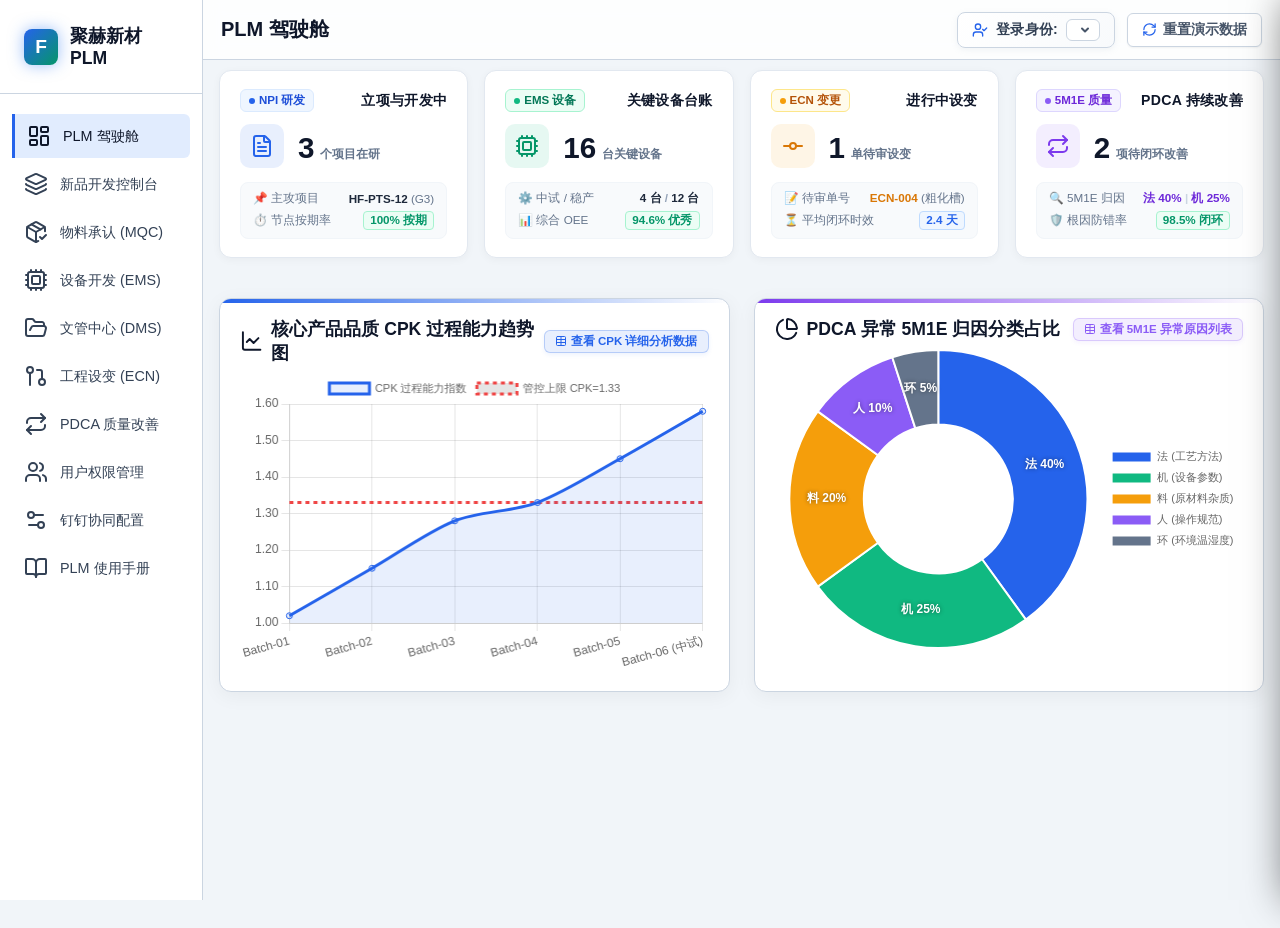
==== commit f2212a97: "style: 彻底移除左侧侧边栏底部重复的「研发新品列表」与「类型筛选」区块，只保留顶栏统一产品选择下拉框" ====
--- a/index.html
+++ b/index.html
@@ -132,24 +132,7 @@
                 
                 <!-- 侧边栏产品类别已全面移至页首下拉框 -->
                 
-                <!-- 用专门的面板包裹以方便 JS 统一控制隐藏 -->
-                <div id="sidebar-products-quick-panel">
-                    <div class="menu-section">研发新品列表</div>
-                    <!-- Filter category -->
-                    <div class="filter-wrap">
-                        <div class="filter-title">类型筛选</div>
-                        <select class="filter-select" id="sidebar-category-filter">
-                            <option value="">全部类型</option>
-                            <option value="PTS2 AI 铜箔">PTS2 AI 铜箔</option>
-                            <option value="HIS 载体铜箔">HIS 载体铜箔</option>
-                            <option value="DBJ 双晶铜箔">DBJ 双晶铜箔</option>
-                        </select>
-                    </div>
-                    <!-- Dynamic project list -->
-                    <div class="sidebar-product-list" id="sidebar-products-list">
-                        <!-- Injected via JavaScript -->
-                    </div>
-                </div>
+                <!-- 侧边栏产品列表已彻底清理，统一使用顶栏顶部高亮凸显的【产品:】下拉框 -->
             </div>
         </aside>
 
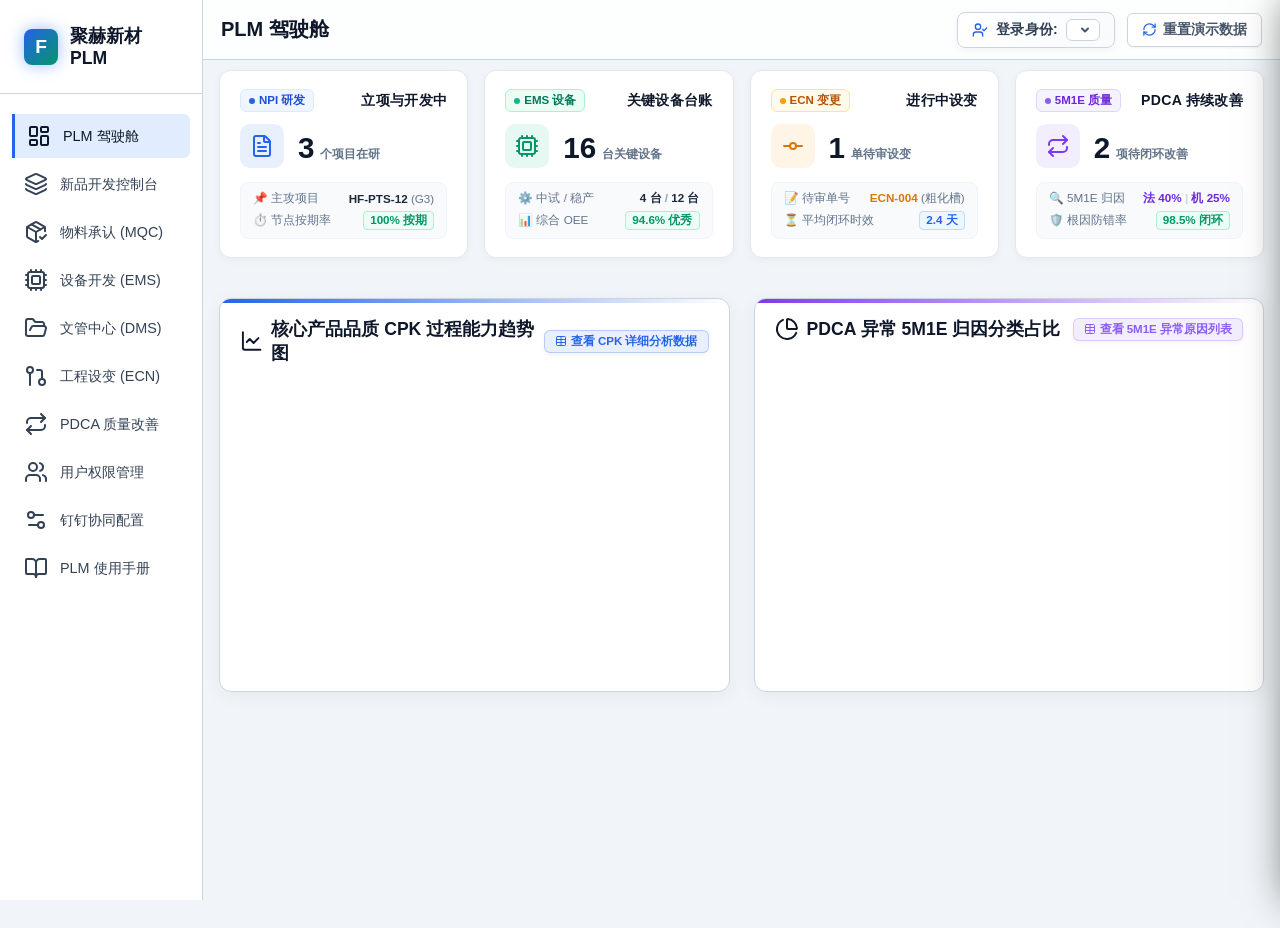
==== commit 45724b54: "fix: 彻底消除新品元数据 Header Banner 空数据占位符显示为 -- 问题（提升默认 HTML 填充与初始化必定自动加载真实产品元数据保底）" ====
--- a/index.html
+++ b/index.html
@@ -786,12 +786,12 @@
                 </div>
                 <div>
                     <div style="display: flex; align-items: center; gap: 8px;">
-                        <h2 id="plm-prod-name" style="margin: 0; font-size: 0.95rem; font-weight: 800; color: #f8fafc; letter-spacing: 0.3px;">--</h2>
-                        <span class="badge badge-purple" id="plm-prod-category" style="font-size: 0.6rem; padding: 1px 5px;">--</span>
+                        <h2 id="plm-prod-name" style="margin: 0; font-size: 0.95rem; font-weight: 800; color: #f8fafc; letter-spacing: 0.3px;">PTS2 AI 铜箔</h2>
+                        <span class="badge badge-purple" id="plm-prod-category" style="font-size: 0.6rem; padding: 1px 5px;">AI 极薄铜箔</span>
                     </div>
                     <div style="display: flex; gap: 10px; margin-top: 1px; font-size: 0.65rem; color: #cbd5e1;">
-                        <span><i data-lucide="tag" style="width:10px; height:10px; vertical-align:middle; margin-right:3px; color:#94a3b8;"></i>型号规格: <strong id="plm-prod-model-code" style="color:#38bdf8; font-weight:600;">--</strong></span>
-                        <span><i data-lucide="user" style="width:10px; height:10px; vertical-align:middle; margin-right:3px; color:#94a3b8;"></i>创建人: <strong id="plm-prod-creator" style="color:#f8fafc; font-weight:600;">--</strong></span>
+                        <span><i data-lucide="tag" style="width:10px; height:10px; vertical-align:middle; margin-right:3px; color:#94a3b8;"></i>型号规格: <strong id="plm-prod-model-code" style="color:#38bdf8; font-weight:600;">PTS-AI-12μm</strong></span>
+                        <span><i data-lucide="user" style="width:10px; height:10px; vertical-align:middle; margin-right:3px; color:#94a3b8;"></i>创建人: <strong id="plm-prod-creator" style="color:#f8fafc; font-weight:600;">张研发</strong></span>
                     </div>
                 </div>
             </div>
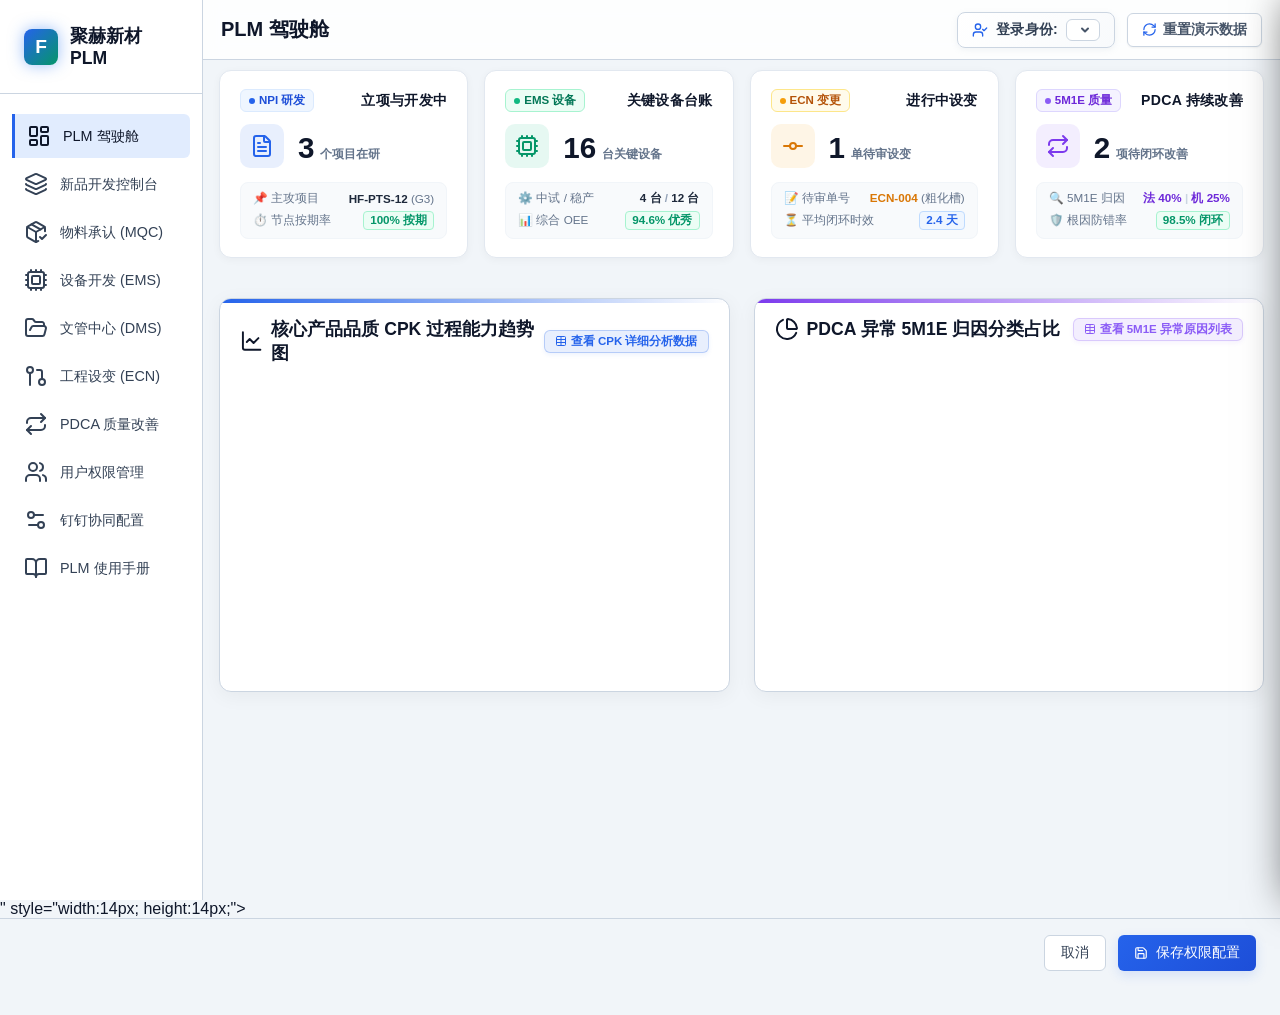
==== commit 4246585f: "fix: 修复 index.html 中被意外损坏截断的 modal-user-permissions 结构，完美恢复【🛡️ 权限】按钮的权限配置弹窗交互与保存功能" ====
--- a/index.html
+++ b/index.html
@@ -3277,16 +3277,137 @@
         }
     </style>
     <div class="modal-overlay" id="modal-user-permissions" style="z-index: 1100;">
-        <div class="modal-box" style="width: 550px; max-height: 85vh; display: flex; flex-direction: column;">
-            <div class="modal-header">
-                <h3><i data-lucide="shield-check" style="vertical-align:middle; margin-right:6px; color:var(--color-primary);"></i> 配置用户具体模块与工段权限</h3>
-                <button class="modal-close" onclick="closeModal('modal-user-permissions')">&times;</button>
-            </div>
-            <div class="modal-body" style="padding: 16px 20px; overflow-y: auto; flex: 1;">
+        <div class="modal-box" style="width: 650px; max-height: 88vh; display: flex; flex-direction: column; background: #ffffff; border-radius: 12px; overflow: hidden; box-shadow: 0 20px 50px rgba(0,0,0,0.3);">
+            <div class="modal-header" style="background: linear-gradient(135deg, #1e3a8a 0%, #2563eb 100%); color: #ffffff; padding: 16px 20px; display: flex; justify-content: space-between; align-items: center;">
+                <h3 style="margin: 0; font-size: 1.1rem; font-weight: 700; color: #ffffff; display: flex; align-items: center; gap: 8px;">
+                    <i data-lucide="shield-check" style="width: 20px; height: 20px; color: #60a5fa;"></i> 配置用户具体模块与工段读写权限
+                </h3>
+                <button class="modal-close" onclick="closeModal('modal-user-permissions')" style="color: #ffffff; font-size: 1.5rem; background: none; border: none; cursor: pointer;">&times;</button>
+            </div>
+            <div class="modal-body" style="padding: 18px 22px; overflow-y: auto; flex: 1; background: #ffffff; font-size: 0.85rem;">
                 <input type="hidden" id="perms-user-id">
-                <div style="margin-bottom: 12px; font-weight: 700; font-size: 0.9rem; color: #1e293b; display: flex; align-items: center; gap: 6px;">
-                    <span>当前编辑用户：</span>
-                    <span id="perms-user    <!-- ===== 参考新增设备开发模板：新增/编辑物料承认申请表 Modal 弹窗 ===== -->
+                <div style="margin-bottom: 14px; padding: 10px 14px; background: #eff6ff; border: 1px solid #bfdbfe; border-radius: 8px; font-weight: 700; font-size: 0.9rem; color: #1e40af; display: flex; align-items: center; justify-content: space-between;">
+                    <div>
+                        <span>当前编辑用户：</span>
+                        <span id="perms-user-display" style="color: #2563eb;">--</span>
+                    </div>
+                    <span style="font-size: 0.75rem; color: #3b82f6; font-weight: 600;">权限实时生效</span>
+                </div>
+
+                <div style="font-weight: 800; color: #0f172a; margin-bottom: 8px; font-size: 0.9rem; display: flex; align-items: center; gap: 6px;">
+                    <i data-lucide="layout-grid" style="width: 16px; height: 16px; color: #2563eb;"></i> 1. 系统核心功能模块权限
+                </div>
+                <table style="width: 100%; border-collapse: collapse; margin-bottom: 20px; border: 1px solid #e2e8f0; font-size: 0.8rem;">
+                    <thead style="background: #f8fafc; color: #475569;">
+                        <tr>
+                            <th style="padding: 8px 12px; text-align: left; border: 1px solid #e2e8f0;">系统模块名称</th>
+                            <th style="padding: 8px; text-align: center; border: 1px solid #e2e8f0;">查看 / 浏览</th>
+                            <th style="padding: 8px; text-align: center; border: 1px solid #e2e8f0;">编辑 / 写入</th>
+                            <th style="padding: 8px; text-align: center; border: 1px solid #e2e8f0;">删除 / 归档</th>
+                        </tr>
+                    </thead>
+                    <tbody>
+                        <tr>
+                            <td style="padding: 8px 12px; border: 1px solid #e2e8f0; font-weight: 600;">📊 PLM 驾驶舱</td>
+                            <td style="text-align: center; border: 1px solid #e2e8f0;"><input type="checkbox" id="perm-module_dashboard_view"></td>
+                            <td style="text-align: center; border: 1px solid #e2e8f0;"><input type="checkbox" id="perm-module_dashboard_edit"></td>
+                            <td style="text-align: center; border: 1px solid #e2e8f0;"><input type="checkbox" id="perm-module_dashboard_delete"></td>
+                        </tr>
+                        <tr style="background: #f8fafc;">
+                            <td style="padding: 8px 12px; border: 1px solid #e2e8f0; font-weight: 600;">🚀 新品开发控制台 (NPD)</td>
+                            <td style="text-align: center; border: 1px solid #e2e8f0;"><input type="checkbox" id="perm-module_product_view"></td>
+                            <td style="text-align: center; border: 1px solid #e2e8f0;"><input type="checkbox" id="perm-module_product_edit"></td>
+                            <td style="text-align: center; border: 1px solid #e2e8f0;"><input type="checkbox" id="perm-module_product_delete"></td>
+                        </tr>
+                        <tr>
+                            <td style="padding: 8px 12px; border: 1px solid #e2e8f0; font-weight: 600;">📦 物料承认管控 (MQC)</td>
+                            <td style="text-align: center; border: 1px solid #e2e8f0;"><input type="checkbox" id="perm-module_mqc_view"></td>
+                            <td style="text-align: center; border: 1px solid #e2e8f0;"><input type="checkbox" id="perm-module_mqc_edit"></td>
+                            <td style="text-align: center; border: 1px solid #e2e8f0;"><input type="checkbox" id="perm-module_mqc_delete"></td>
+                        </tr>
+                        <tr style="background: #f8fafc;">
+                            <td style="padding: 8px 12px; border: 1px solid #e2e8f0; font-weight: 600;">⚙️ 设备开发管控 (EMS)</td>
+                            <td style="text-align: center; border: 1px solid #e2e8f0;"><input type="checkbox" id="perm-module_ems_view"></td>
+                            <td style="text-align: center; border: 1px solid #e2e8f0;"><input type="checkbox" id="perm-module_ems_edit"></td>
+                            <td style="text-align: center; border: 1px solid #e2e8f0;"><input type="checkbox" id="perm-module_ems_delete"></td>
+                        </tr>
+                        <tr>
+                            <td style="padding: 8px 12px; border: 1px solid #e2e8f0; font-weight: 600;">📁 受控文管中心 (DMS)</td>
+                            <td style="text-align: center; border: 1px solid #e2e8f0;"><input type="checkbox" id="perm-module_dms_view"></td>
+                            <td style="text-align: center; border: 1px solid #e2e8f0;"><input type="checkbox" id="perm-module_dms_edit"></td>
+                            <td style="text-align: center; border: 1px solid #e2e8f0;"><input type="checkbox" id="perm-module_dms_delete"></td>
+                        </tr>
+                        <tr style="background: #f8fafc;">
+                            <td style="padding: 8px 12px; border: 1px solid #e2e8f0; font-weight: 600;">🔀 工程设变管控 (ECN)</td>
+                            <td style="text-align: center; border: 1px solid #e2e8f0;"><input type="checkbox" id="perm-module_ecn_view"></td>
+                            <td style="text-align: center; border: 1px solid #e2e8f0;"><input type="checkbox" id="perm-module_ecn_edit"></td>
+                            <td style="text-align: center; border: 1px solid #e2e8f0;"><input type="checkbox" id="perm-module_ecn_delete"></td>
+                        </tr>
+                        <tr>
+                            <td style="padding: 8px 12px; border: 1px solid #e2e8f0; font-weight: 600;">👤 用户与系统角色权限</td>
+                            <td style="text-align: center; border: 1px solid #e2e8f0;"><input type="checkbox" id="perm-module_users_view"></td>
+                            <td style="text-align: center; border: 1px solid #e2e8f0;"><input type="checkbox" id="perm-module_users_edit"></td>
+                            <td style="text-align: center; border: 1px solid #e2e8f0;"><input type="checkbox" id="perm-module_users_delete"></td>
+                        </tr>
+                    </tbody>
+                </table>
+
+                <div style="font-weight: 800; color: #0f172a; margin-bottom: 8px; font-size: 0.9rem; display: flex; align-items: center; gap: 6px;">
+                    <i data-lucide="cpu" style="width: 16px; height: 16px; color: #059669;"></i> 2. 生产制程工段工艺参数控制权限
+                </div>
+                <table style="width: 100%; border-collapse: collapse; border: 1px solid #e2e8f0; font-size: 0.8rem;">
+                    <thead style="background: #f8fafc; color: #475569;">
+                        <tr>
+                            <th style="padding: 8px 12px; text-align: left; border: 1px solid #e2e8f0;">关键工段名称</th>
+                            <th style="padding: 8px; text-align: center; border: 1px solid #e2e8f0;">查看 / 浏览</th>
+                            <th style="padding: 8px; text-align: center; border: 1px solid #e2e8f0;">编辑 / 写入</th>
+                            <th style="padding: 8px; text-align: center; border: 1px solid #e2e8f0;">删除 / 归档</th>
+                        </tr>
+                    </thead>
+                    <tbody>
+                        <tr>
+                            <td style="padding: 8px 12px; border: 1px solid #e2e8f0; font-weight: 600;">G1 溶铜造液工段</td>
+                            <td style="text-align: center; border: 1px solid #e2e8f0;"><input type="checkbox" id="perm-stage_init_view"></td>
+                            <td style="text-align: center; border: 1px solid #e2e8f0;"><input type="checkbox" id="perm-stage_init_edit"></td>
+                            <td style="text-align: center; border: 1px solid #e2e8f0;"><input type="checkbox" id="perm-stage_init_delete"></td>
+                        </tr>
+                        <tr style="background: #f8fafc;">
+                            <td style="padding: 8px 12px; border: 1px solid #e2e8f0; font-weight: 600;">G2 真空溅镀工段</td>
+                            <td style="text-align: center; border: 1px solid #e2e8f0;"><input type="checkbox" id="perm-stage_sputter_view"></td>
+                            <td style="text-align: center; border: 1px solid #e2e8f0;"><input type="checkbox" id="perm-stage_sputter_edit"></td>
+                            <td style="text-align: center; border: 1px solid #e2e8f0;"><input type="checkbox" id="perm-stage_sputter_delete"></td>
+                        </tr>
+                        <tr>
+                            <td style="padding: 8px 12px; border: 1px solid #e2e8f0; font-weight: 600;">G3 水电镀生箔工段</td>
+                            <td style="text-align: center; border: 1px solid #e2e8f0;"><input type="checkbox" id="perm-stage_electro_view"></td>
+                            <td style="text-align: center; border: 1px solid #e2e8f0;"><input type="checkbox" id="perm-stage_electro_edit"></td>
+                            <td style="text-align: center; border: 1px solid #e2e8f0;"><input type="checkbox" id="perm-stage_electro_delete"></td>
+                        </tr>
+                        <tr style="background: #f8fafc;">
+                            <td style="padding: 8px 12px; border: 1px solid #e2e8f0; font-weight: 600;">G4 表面处理与固化工段</td>
+                            <td style="text-align: center; border: 1px solid #e2e8f0;"><input type="checkbox" id="perm-stage_pa_view"></td>
+                            <td style="text-align: center; border: 1px solid #e2e8f0;"><input type="checkbox" id="perm-stage_pa_edit"></td>
+                            <td style="text-align: center; border: 1px solid #e2e8f0;"><input type="checkbox" id="perm-stage_pa_delete"></td>
+                        </tr>
+                        <tr>
+                            <td style="padding: 8px 12px; border: 1px solid #e2e8f0; font-weight: 600;">G5 分切分卷与检验工段</td>
+                            <td style="text-align: center; border: 1px solid #e2e8f0;"><input type="checkbox" id="perm-stage_peel_view"></td>
+                            <td style="text-align: center; border: 1px solid #e2e8f0;"><input type="checkbox" id="perm-stage_peel_edit"></td>
+                            <td style="text-align: center; border: 1px solid #e2e8f0;"><input type="checkbox" id="perm-stage_peel_delete"></td>
+                        </tr>
+                    </tbody>
+                </table>
+            </div>
+            <div class="modal-footer" style="padding: 14px 20px; background: #f8fafc; border-top: 1px solid #e2e8f0; display: flex; justify-content: flex-end; gap: 10px;">
+                <button class="btn-secondary" onclick="closeModal('modal-user-permissions')" style="padding: 8px 16px; background: #e2e8f0; color: #334155; border: 1px solid #cbd5e1; border-radius: 6px; font-weight: 700; cursor: pointer;">取消</button>
+                <button class="btn-primary" onclick="submitUserPermissions()" style="padding: 8px 18px; background: #2563eb; color: #ffffff; border: none; border-radius: 6px; font-weight: 700; cursor: pointer; display: inline-flex; align-items: center; gap: 6px; box-shadow: 0 2px 6px rgba(37,99,235,0.25);">
+                    <i data-lucide="save" style="width: 15px; height: 15px;"></i> 保存权限配置
+                </button>
+            </div>
+        </div>
+    </div>
+
+    <!-- ===== 参考新增设备开发模板：新增/编辑物料承认申请表 Modal 弹窗 ===== -->
     <div class="modal-overlay" id="modal-mqc-material">
         <div class="modal-content" style="max-width: 680px; width: 92%; background: #ffffff; border-radius: 12px; overflow: hidden; box-shadow: 0 20px 50px rgba(0, 0, 0, 0.25);">
             <div class="modal-header" style="background: #ffffff; color: #0f172a; padding: 16px 20px; border-bottom: 1px solid #e2e8f0; display: flex; justify-content: space-between; align-items: center;">
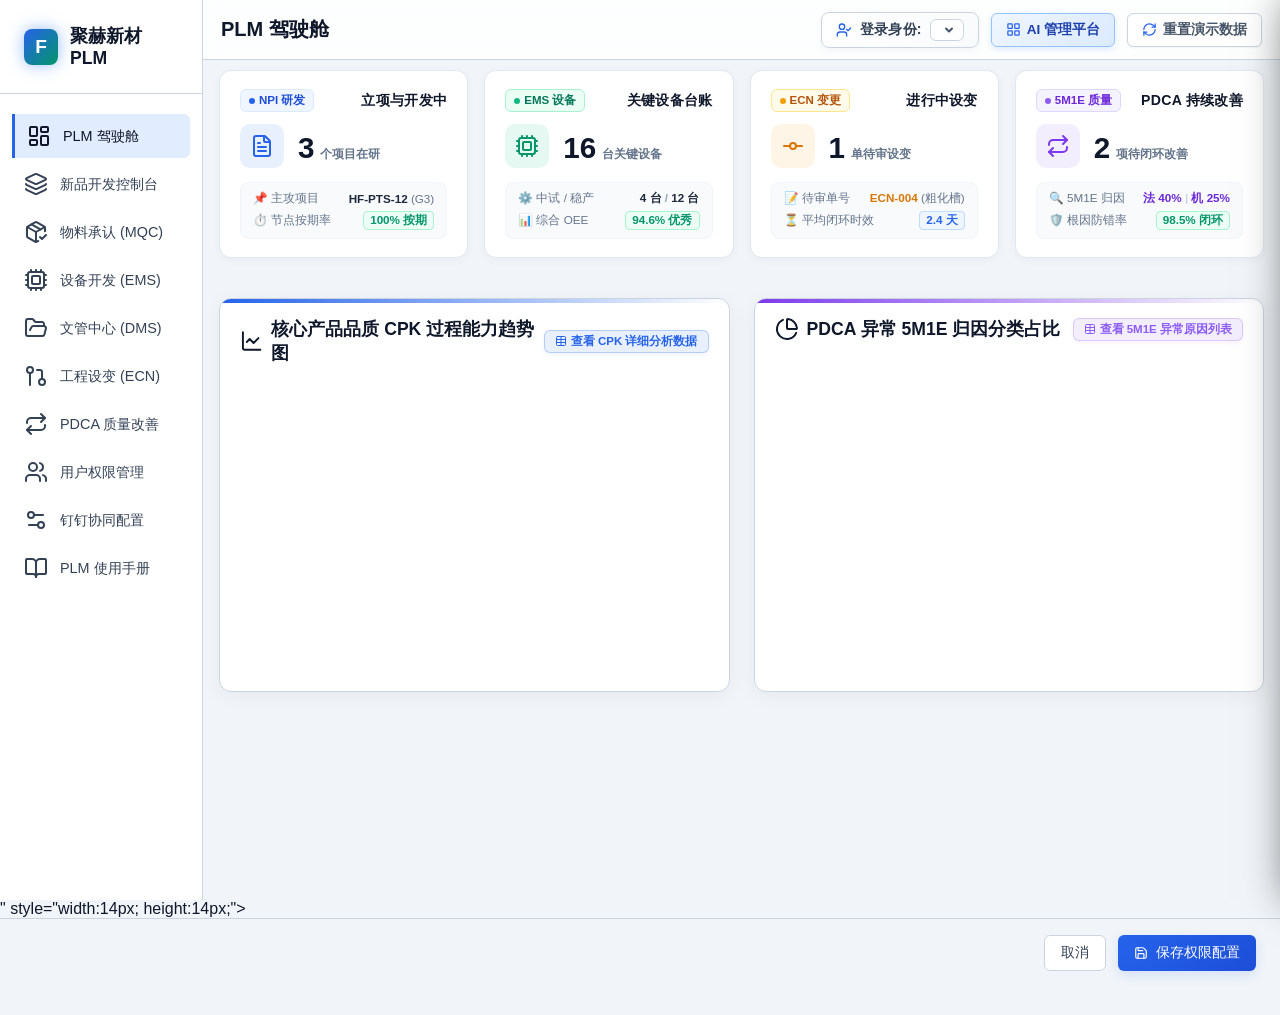
==== commit c3568c33: "feat: 像素级还原实现【AI 管理平台 (公开评测)】全景应用导航 portal 视窗，支持 7 大数字化子系统一键 SSO 切换与调起" ====
--- a/index.html
+++ b/index.html
@@ -180,6 +180,9 @@
                             <option value="3">DBJ 双晶铜箔</option>
                         </select>
                     </div>
+                    <button class="btn-secondary" onclick="openAiPlatformPortal()" style="background: linear-gradient(135deg, #eff6ff 0%, #dbeafe 100%); border: 1.5px solid #93c5fd; color: #1e40af; font-weight: 800; font-size: 0.85rem; padding: 6px 14px; height: 34px; border-radius: 6px; cursor: pointer; display: inline-flex; align-items: center; gap: 6px; box-shadow: 0 2px 6px rgba(37,99,235,0.15); box-sizing: border-box; transition: all 0.2s ease;" title="调出【AI 管理平台 (公开评测)】全景应用导航矩阵">
+                        <i data-lucide="layout-grid" style="width: 15px; height: 15px; color: #2563eb;"></i> AI 管理平台
+                    </button>
                     <button class="btn-secondary" id="btn-reset-demo" onclick="resetDemoDatabase()" style="background: #ffffff; border: 1.5px solid #cbd5e1; color: #475569; font-weight: 700; font-size: 0.85rem; padding: 6px 14px; height: 34px; border-radius: 6px; cursor: pointer; display: inline-flex; align-items: center; gap: 6px; box-shadow: 0 1px 2px rgba(0,0,0,0.05); box-sizing: border-box;" title="用户测试试填数据后，随时可一键重置恢复为干净演示数据">
                         <i data-lucide="refresh-cw" style="width: 15px; height: 15px; color: #2563eb;"></i> 重置演示数据
                     </button>
@@ -3343,11 +3346,23 @@
                             <td style="text-align: center; border: 1px solid #e2e8f0;"><input type="checkbox" id="perm-module_ecn_edit"></td>
                             <td style="text-align: center; border: 1px solid #e2e8f0;"><input type="checkbox" id="perm-module_ecn_delete"></td>
                         </tr>
+                        <tr style="background: #f8fafc;">
+                            <td style="padding: 8px 12px; border: 1px solid #e2e8f0; font-weight: 600;">📋 研发受控任务与进度 (Task)</td>
+                            <td style="text-align: center; border: 1px solid #e2e8f0;"><input type="checkbox" id="perm-module_task_view"></td>
+                            <td style="text-align: center; border: 1px solid #e2e8f0;"><input type="checkbox" id="perm-module_task_edit"></td>
+                            <td style="text-align: center; border: 1px solid #e2e8f0;"><input type="checkbox" id="perm-module_task_delete"></td>
+                        </tr>
                         <tr>
                             <td style="padding: 8px 12px; border: 1px solid #e2e8f0; font-weight: 600;">👤 用户与系统角色权限</td>
                             <td style="text-align: center; border: 1px solid #e2e8f0;"><input type="checkbox" id="perm-module_users_view"></td>
                             <td style="text-align: center; border: 1px solid #e2e8f0;"><input type="checkbox" id="perm-module_users_edit"></td>
                             <td style="text-align: center; border: 1px solid #e2e8f0;"><input type="checkbox" id="perm-module_users_delete"></td>
+                        </tr>
+                        <tr style="background: #f8fafc;">
+                            <td style="padding: 8px 12px; border: 1px solid #e2e8f0; font-weight: 600;">🔔 钉钉协同配置与回调</td>
+                            <td style="text-align: center; border: 1px solid #e2e8f0;"><input type="checkbox" id="perm-module_dingtalk_view"></td>
+                            <td style="text-align: center; border: 1px solid #e2e8f0;"><input type="checkbox" id="perm-module_dingtalk_edit"></td>
+                            <td style="text-align: center; border: 1px solid #e2e8f0;"><input type="checkbox" id="perm-module_dingtalk_delete"></td>
                         </tr>
                     </tbody>
                 </table>
@@ -4698,6 +4713,74 @@
         </div>
     </div>
 
+    <!-- ================= MODAL: 已转固设备历史资料补件归档 ================= -->
+    <div class="modal-overlay" id="modal-ems-history-supplement" style="z-index: 1150;">
+        <div class="modal-box" style="width: 580px; max-height: 88vh; display: flex; flex-direction: column; background: #ffffff; border-radius: 12px; overflow: hidden; box-shadow: 0 25px 50px rgba(0,0,0,0.35);">
+            <div class="modal-header" style="background: linear-gradient(135deg, #0f172a 0%, #1e293b 100%); color: #ffffff; padding: 16px 20px; display: flex; justify-content: space-between; align-items: center;">
+                <h3 style="margin: 0; font-size: 1.1rem; font-weight: 700; color: #ffffff; display: flex; align-items: center; gap: 8px;">
+                    <i data-lucide="folder-archive" style="width: 20px; height: 20px; color: #38bdf8;"></i> 已转固设备历史资料补件归档
+                </h3>
+                <button class="modal-close" onclick="closeModal('modal-ems-history-supplement')" style="color: #ffffff; font-size: 1.5rem; background: none; border: none; cursor: pointer;">&times;</button>
+            </div>
+            <div class="modal-body" style="padding: 20px; overflow-y: auto; flex: 1; background: #ffffff; font-size: 0.85rem;">
+                <input type="hidden" id="ems-supp-eq-id">
+                
+                <div style="margin-bottom: 14px; padding: 12px 16px; background: #f0f9ff; border: 1.5px solid #bae6fd; border-radius: 8px;">
+                    <div style="font-size: 0.8rem; color: #0369a1; font-weight: 700; margin-bottom: 2px;">目标归档设备</div>
+                    <div id="ems-supp-eq-display" style="font-size: 0.95rem; font-weight: 800; color: #0284c7;">EQ-SOL-001 主溶铜罐系统</div>
+                </div>
+
+                <div class="form-group" style="margin-bottom: 14px;">
+                    <label style="display: block; font-size: 0.8rem; font-weight: 700; color: #334155; margin-bottom: 6px;">
+                        选择补件对应的研发/验收阶段 <span style="color: #ef4444;">*</span>
+                    </label>
+                    <select id="ems-supp-stage" class="form-control" style="width: 100%; height: 38px; padding: 6px 12px; font-size: 0.85rem; border: 1px solid #cbd5e1; border-radius: 6px;">
+                        <option value="M1">M1 立项评估阶段 (立项书、可行性报告)</option>
+                        <option value="M2">M2 方案设计阶段 (机械3D图纸、电气原理图)</option>
+                        <option value="M3">M3 制造加工阶段 (零件加工单、BOM采购表)</option>
+                        <option value="M4">M4 现场调试阶段 (FAT/SAT调试记录、试运转单)</option>
+                        <option value="M5">M5 验收交付阶段 (最终验收报告、CPK分析报告)</option>
+                        <option value="M6" selected>M6 资产转固阶段 (固定资产移交单、SOP手册)</option>
+                    </select>
+                </div>
+
+                <div class="form-group" style="margin-bottom: 14px;">
+                    <label style="display: block; font-size: 0.8rem; font-weight: 700; color: #334155; margin-bottom: 6px;">
+                        历史文档名称 <span style="color: #ef4444;">*</span>
+                    </label>
+                    <input type="text" id="ems-supp-doc-name" class="form-control" placeholder="如：《主溶铜罐终验收报告与资产移交单.pdf》" style="width: 100%; height: 38px; padding: 6px 12px; font-size: 0.85rem; border: 1px solid #cbd5e1; border-radius: 6px; box-sizing: border-box;">
+                </div>
+
+                <div class="form-group" style="margin-bottom: 14px;">
+                    <label style="display: block; font-size: 0.8rem; font-weight: 700; color: #334155; margin-bottom: 6px;">
+                        批量补件文本清单/外部在线链接 (多行输入)
+                    </label>
+                    <textarea id="ems-supp-files-list" class="form-control" rows="4" style="width: 100%; font-family: monospace; font-size: 0.8rem; padding: 8px; border: 1px solid #cbd5e1; border-radius: 6px; box-sizing: border-box;" placeholder="例如：&#13;1. 历史纸质档案扫描件_V1.0.pdf&#13;2. 制造厂商出厂合格证.jpg&#13;3. 关键零部件PLC程序备份.zip"></textarea>
+                </div>
+
+                <div class="form-group" style="margin-bottom: 14px;">
+                    <label style="display: block; font-size: 0.8rem; font-weight: 700; color: #334155; margin-bottom: 6px;">
+                        补件说明/来源备注
+                    </label>
+                    <input type="text" id="ems-supp-remark" class="form-control" placeholder="如：补录2025年项目验收转固纸质档案扫描件" style="width: 100%; height: 36px; padding: 6px 12px; font-size: 0.82rem; border: 1px solid #cbd5e1; border-radius: 6px; box-sizing: border-box;">
+                </div>
+
+                <div style="padding: 10px 14px; background: #f8fafc; border: 1px solid #e2e8f0; border-radius: 6px; display: flex; align-items: center; gap: 8px;">
+                    <input type="checkbox" id="ems-supp-sync-dms" checked style="width: 16px; height: 16px; accent-color: #2563eb;">
+                    <label for="ems-supp-sync-dms" style="font-size: 0.8rem; font-weight: 600; color: #334155; cursor: pointer;">
+                        同步将补件文档归档至 DMS 受控文管中心 (设备技术档案全景库)
+                    </label>
+                </div>
+            </div>
+            <div class="modal-footer" style="padding: 14px 20px; background: #f8fafc; border-top: 1px solid #cbd5e1; display: flex; justify-content: flex-end; gap: 10px;">
+                <button class="btn-secondary" onclick="closeModal('modal-ems-history-supplement')" style="padding: 8px 16px; background: #e2e8f0; color: #334155; border: 1px solid #cbd5e1; border-radius: 6px; font-weight: 700; cursor: pointer;">取消</button>
+                <button class="btn-primary" onclick="submitEmsHistorySupplement()" style="padding: 8px 20px; background: #0284c7; color: #ffffff; border: none; border-radius: 6px; font-weight: 700; cursor: pointer; display: inline-flex; align-items: center; gap: 6px; box-shadow: 0 2px 6px rgba(2,132,199,0.25);">
+                    <i data-lucide="upload-cloud" style="width: 15px; height: 15px;"></i> 确认提交补件归档
+                </button>
+            </div>
+        </div>
+    </div>
+
     <!-- ================= MODAL: 引申克隆新规格 ================= -->
     <div class="modal-overlay" id="modal-clone-thickness" style="z-index: 1100;">
         <div class="modal-box" style="width: 450px;">
@@ -5076,5 +5159,91 @@
         </div>
     </div>
 
+    <!-- ================= MODAL: AI 管理平台（公开评测）全景应用导航 portal ================= -->
+    <div class="modal-overlay" id="modal-ai-platform-portal" style="z-index: 12000; backdrop-filter: blur(10px);" onclick="closeModal('modal-ai-platform-portal')">
+        <div class="modal-box" style="width: 460px; background: #ffffff; border-radius: 20px; padding: 22px 24px; box-shadow: 0 25px 60px rgba(15, 23, 42, 0.35); border: 1px solid rgba(226, 232, 240, 0.8); display: flex; flex-direction: column; gap: 16px;" onclick="event.stopPropagation()">
+            
+            <!-- 顶部 Header 标题栏 -->
+            <div style="display: flex; align-items: center; justify-content: space-between; padding-bottom: 4px;">
+                <div style="font-size: 1.15rem; font-weight: 900; color: #0f172a; letter-spacing: 0.3px; display: flex; align-items: center; gap: 8px;">
+                    <span>AI 管理平台（公开评测）</span>
+                </div>
+                <div style="display: flex; align-items: center; gap: 12px;">
+                    <a href="javascript:void(0)" onclick="onAiPlatformSettingClick()" style="font-size: 0.92rem; font-weight: 700; color: #64748b; text-decoration: none; display: flex; align-items: center; gap: 4px; transition: color 0.2s;" onmouseover="this.style.color='#2563eb'" onmouseout="this.style.color='#64748b'">
+                        <i data-lucide="sliders" style="width: 15px; height: 15px;"></i> 设置
+                    </a>
+                    <button onclick="closeModal('modal-ai-platform-portal')" style="background: none; border: none; font-size: 1.5rem; color: #94a3b8; cursor: pointer; line-height: 1; padding: 0;">&times;</button>
+                </div>
+            </div>
+
+            <!-- 应用图标 7 大网格 Matrix (完美对齐用户截图) -->
+            <div style="display: grid; grid-template-columns: repeat(3, 1fr); gap: 20px 14px; text-align: center;">
+                
+                <!-- 1. AI 知识库 -->
+                <div onclick="switchAiSubApp('AI知识库')" style="cursor: pointer; display: flex; flex-direction: column; align-items: center; gap: 8px; transition: transform 0.2s;" onmouseover="this.style.transform='scale(1.06)'" onmouseout="this.style.transform='scale(1)'">
+                    <div style="width: 68px; height: 68px; border-radius: 18px; background: linear-gradient(135deg, #78cbf5 0%, #38bdf8 50%, #0284c7 100%); display: flex; align-items: center; justify-content: center; box-shadow: 0 8px 20px rgba(56, 189, 248, 0.35);">
+                        <i data-lucide="book-open-check" style="width: 36px; height: 36px; color: #ffffff;"></i>
+                    </div>
+                    <span style="font-size: 0.88rem; font-weight: 800; color: #1e293b;">AI知识库</span>
+                </div>
+
+                <!-- 2. 财务管理... -->
+                <div onclick="switchAiSubApp('财务管理平台')" style="cursor: pointer; display: flex; flex-direction: column; align-items: center; gap: 8px; transition: transform 0.2s;" onmouseover="this.style.transform='scale(1.06)'" onmouseout="this.style.transform='scale(1)'">
+                    <div style="width: 68px; height: 68px; border-radius: 18px; background: linear-gradient(135deg, #60a5fa 0%, #2563eb 50%, #1d4ed8 100%); display: flex; align-items: center; justify-content: center; box-shadow: 0 8px 20px rgba(37, 99, 235, 0.35);">
+                        <i data-lucide="line-chart" style="width: 36px; height: 36px; color: #ffffff;"></i>
+                    </div>
+                    <span style="font-size: 0.88rem; font-weight: 800; color: #1e293b;">财务管理...</span>
+                </div>
+
+                <!-- 3. 聚赫研发... -->
+                <div onclick="switchAiSubApp('聚赫研发中心')" style="cursor: pointer; display: flex; flex-direction: column; align-items: center; gap: 8px; transition: transform 0.2s;" onmouseover="this.style.transform='scale(1.06)'" onmouseout="this.style.transform='scale(1)'">
+                    <div style="width: 68px; height: 68px; border-radius: 18px; background: linear-gradient(135deg, #c084fc 0%, #9333ea 50%, #6b21a8 100%); display: flex; align-items: center; justify-content: center; box-shadow: 0 8px 20px rgba(147, 51, 234, 0.35);">
+                        <i data-lucide="sparkles" style="width: 36px; height: 36px; color: #ffffff;"></i>
+                    </div>
+                    <span style="font-size: 0.88rem; font-weight: 800; color: #1e293b;">聚赫研发...</span>
+                </div>
+
+                <!-- 4. IT管理平台 -->
+                <div onclick="switchAiSubApp('IT管理平台')" style="cursor: pointer; display: flex; flex-direction: column; align-items: center; gap: 8px; transition: transform 0.2s;" onmouseover="this.style.transform='scale(1.06)'" onmouseout="this.style.transform='scale(1)'">
+                    <div style="width: 68px; height: 68px; border-radius: 18px; background: linear-gradient(135deg, #2dd4bf 0%, #14b8a6 50%, #0f766e 100%); display: flex; align-items: center; justify-content: center; box-shadow: 0 8px 20px rgba(20, 184, 166, 0.35);">
+                        <i data-lucide="monitor" style="width: 36px; height: 36px; color: #ffffff;"></i>
+                    </div>
+                    <span style="font-size: 0.88rem; font-weight: 800; color: #1e293b;">IT管理平台</span>
+                </div>
+
+                <!-- 5. 聚赫设备... -->
+                <div onclick="switchAiSubApp('聚赫设备管理')" style="cursor: pointer; display: flex; flex-direction: column; align-items: center; gap: 8px; transition: transform 0.2s;" onmouseover="this.style.transform='scale(1.06)'" onmouseout="this.style.transform='scale(1)'">
+                    <div style="width: 68px; height: 68px; border-radius: 18px; background: #ffffff; border: 2.5px solid #0284c7; display: flex; align-items: center; justify-content: center; box-shadow: 0 8px 20px rgba(2, 132, 199, 0.18);">
+                        <i data-lucide="wrench" style="width: 36px; height: 36px; color: #0284c7;"></i>
+                    </div>
+                    <span style="font-size: 0.88rem; font-weight: 800; color: #1e293b;">聚赫设备...</span>
+                </div>
+
+                <!-- 6. 聚赫PLM... (高亮当前在线系统) -->
+                <div onclick="switchAiSubApp('聚赫PLM')" style="cursor: pointer; display: flex; flex-direction: column; align-items: center; gap: 8px; transition: transform 0.2s;" onmouseover="this.style.transform='scale(1.06)'" onmouseout="this.style.transform='scale(1)'">
+                    <div style="width: 68px; height: 68px; border-radius: 18px; background: linear-gradient(135deg, #f0fdf4 0%, #dcfce7 100%); border: 2.5px solid #10b981; display: flex; align-items: center; justify-content: center; box-shadow: 0 8px 25px rgba(16, 185, 129, 0.35); position: relative;">
+                        <i data-lucide="box" style="width: 38px; height: 38px; color: #059669;"></i>
+                        <span style="position: absolute; top: -3px; right: -3px; width: 12px; height: 12px; background: #10b981; border: 2px solid #fff; border-radius: 50%; box-shadow: 0 0 6px #10b981;" title="当前所在 PLM 系统"></span>
+                    </div>
+                    <span style="font-size: 0.88rem; font-weight: 900; color: #059669;">聚赫PLM...</span>
+                </div>
+
+                <!-- 7. 测试中心... -->
+                <div onclick="switchAiSubApp('测试中心平台')" style="cursor: pointer; display: flex; flex-direction: column; align-items: center; gap: 8px; transition: transform 0.2s;" onmouseover="this.style.transform='scale(1.06)'" onmouseout="this.style.transform='scale(1)'">
+                    <div style="width: 68px; height: 68px; border-radius: 18px; background: linear-gradient(135deg, #a855f7 0%, #6366f1 100%); display: flex; align-items: center; justify-content: center; box-shadow: 0 8px 20px rgba(168, 85, 247, 0.35);">
+                        <i data-lucide="cpu" style="width: 36px; height: 36px; color: #ffffff;"></i>
+                    </div>
+                    <span style="font-size: 0.88rem; font-weight: 800; color: #1e293b;">测试中心...</span>
+                </div>
+
+            </div>
+
+            <div style="font-size: 0.72rem; color: #94a3b8; text-align: center; margin-top: 4px; border-top: 1px solid #f1f5f9; padding-top: 10px;">
+                聚赫新材 AI 数字化平台统一身份认证与单点登录 (SSO) 生态中心
+            </div>
+
+        </div>
+    </div>
+
 </body>
 </html>
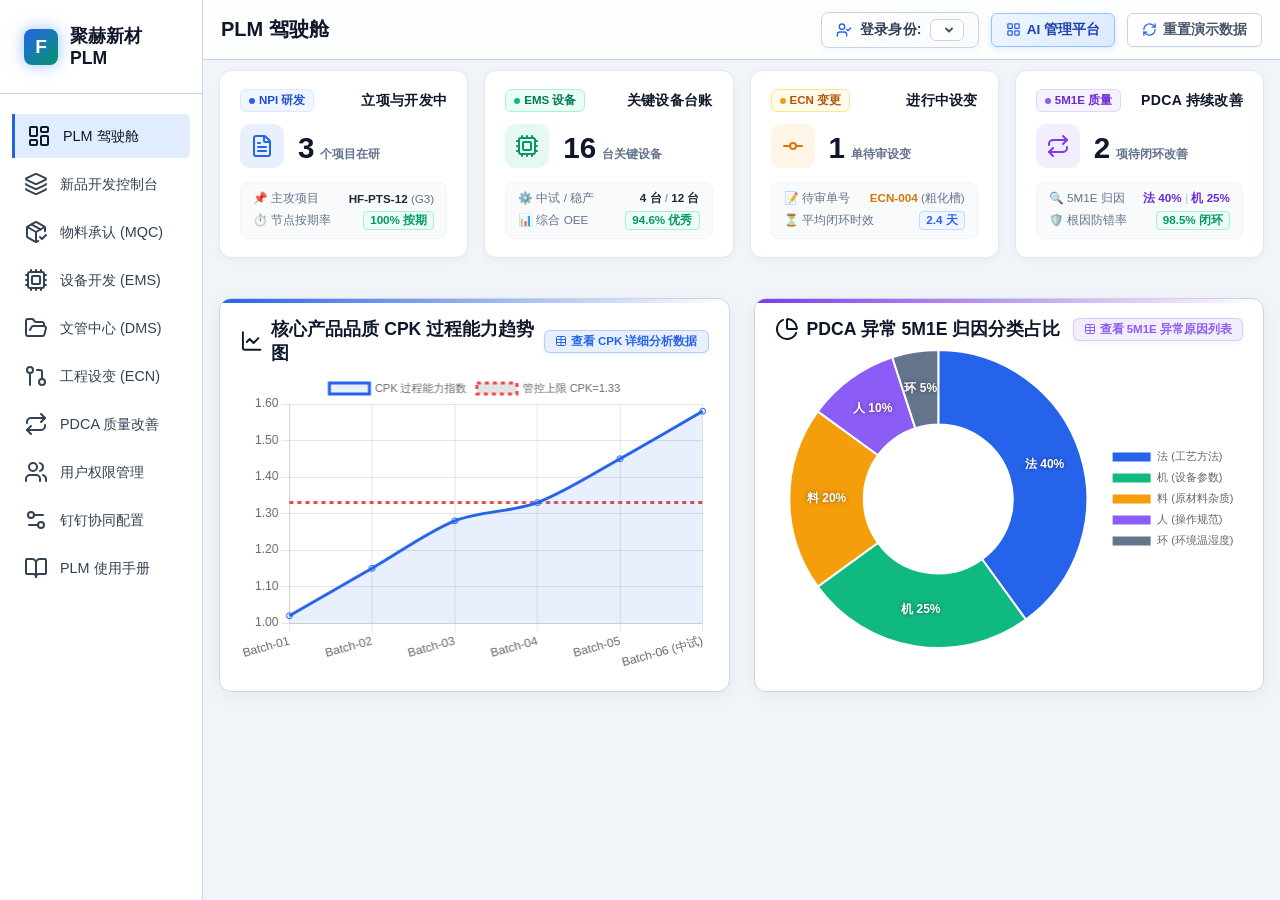
==== commit 5674388b: "fix: 清理 index.html 中废弃遗留的破损代码段，确保页面底部无残余 DOM 遮挡" ====
--- a/index.html
+++ b/index.html
@@ -3550,18 +3550,7 @@
                 </div>
             </div>
         </div>
-    </div>" style="width:14px; height:14px;"></td>
-                            </tr>
-                        </tbody>
-                    </table>
-                </div>
-            </div>
-            <div class="modal-footer" style="margin-top: 0; border-top: 1px solid var(--border-color);">
-                <button class="btn-secondary" onclick="closeModal('modal-user-permissions')">取消</button>
-                <button class="btn-primary" onclick="submitUserPermissions()"><i data-lucide="save" style="width:14px; height:14px;"></i> 保存权限配置</button>
-            </div>
-        </div>
-    </div>
+
 
     <!-- 10. Modal: DMS Template Online Preview (高逼真 PDF 阅读器) -->
     <div class="modal-overlay" id="modal-dms-template-preview">
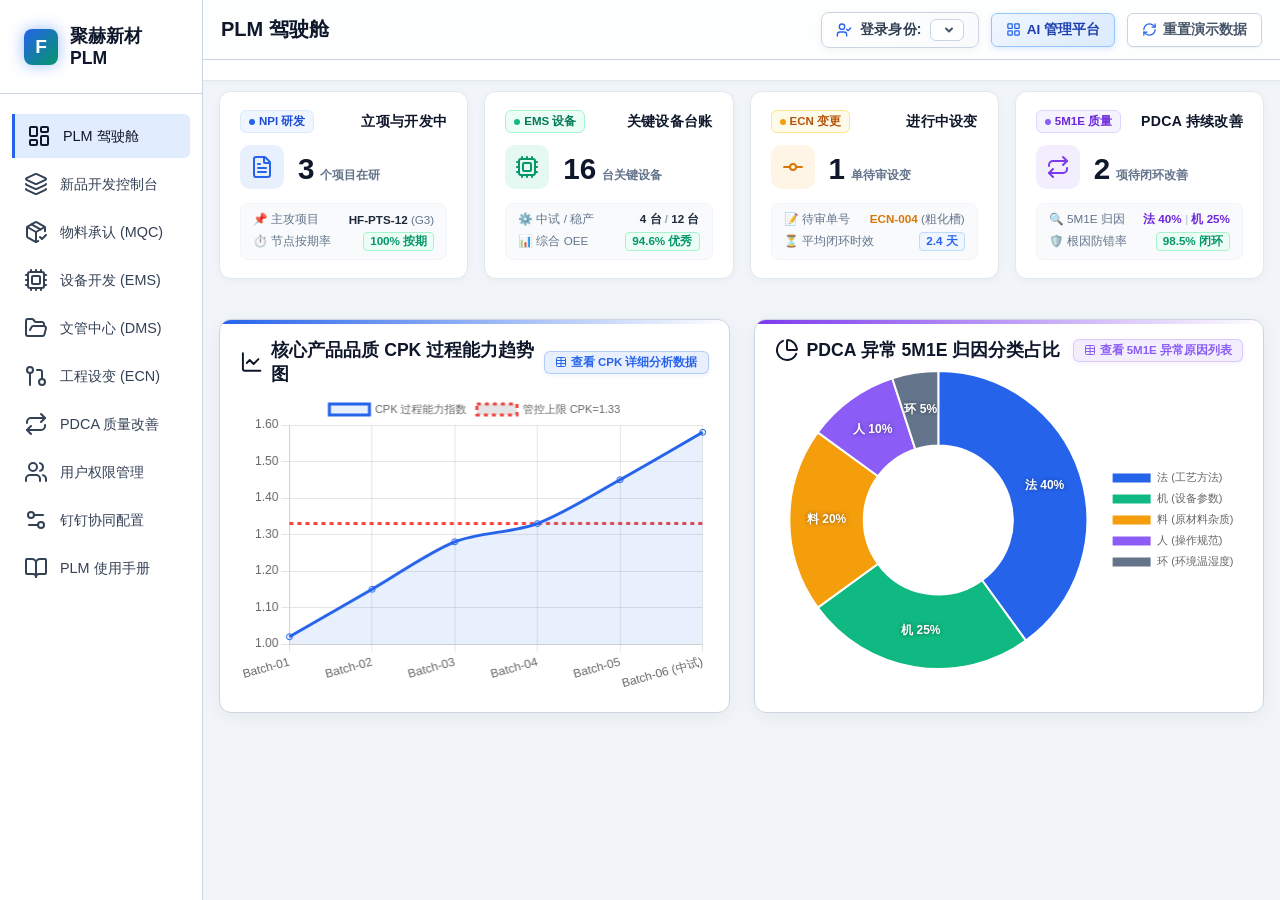
==== commit 31f1d638: "feat: 彻底打通【铜箔厚度规格页签】点击联动机制，支持 4.5μm/6.0μm/9.0μm/12.0μm 等规格在 TDS物理性能、BOM配料用量及 Routing工艺参数上的全景实时数据联动与高" ====
--- a/index.html
+++ b/index.html
@@ -194,8 +194,8 @@
 
 
 
-            <!-- 厚度规格二级页签栏 -->
-            <div class="thickness-tabs-bar" id="thickness-tabs-bar" style="display: none !important;">
+            <!-- 铜箔厚度规格二级页签栏 (高保真标签栏) -->
+            <div class="thickness-tabs-bar" id="thickness-tabs-bar" style="display: flex; align-items: center; gap: 8px; padding: 10px 24px; background: #ffffff; border-bottom: 1.5px solid #e2e8f0; box-shadow: 0 2px 4px rgba(0,0,0,0.02);">
                 <!-- 由 JS 动态渲染厚度子 Tab -->
             </div>
 
